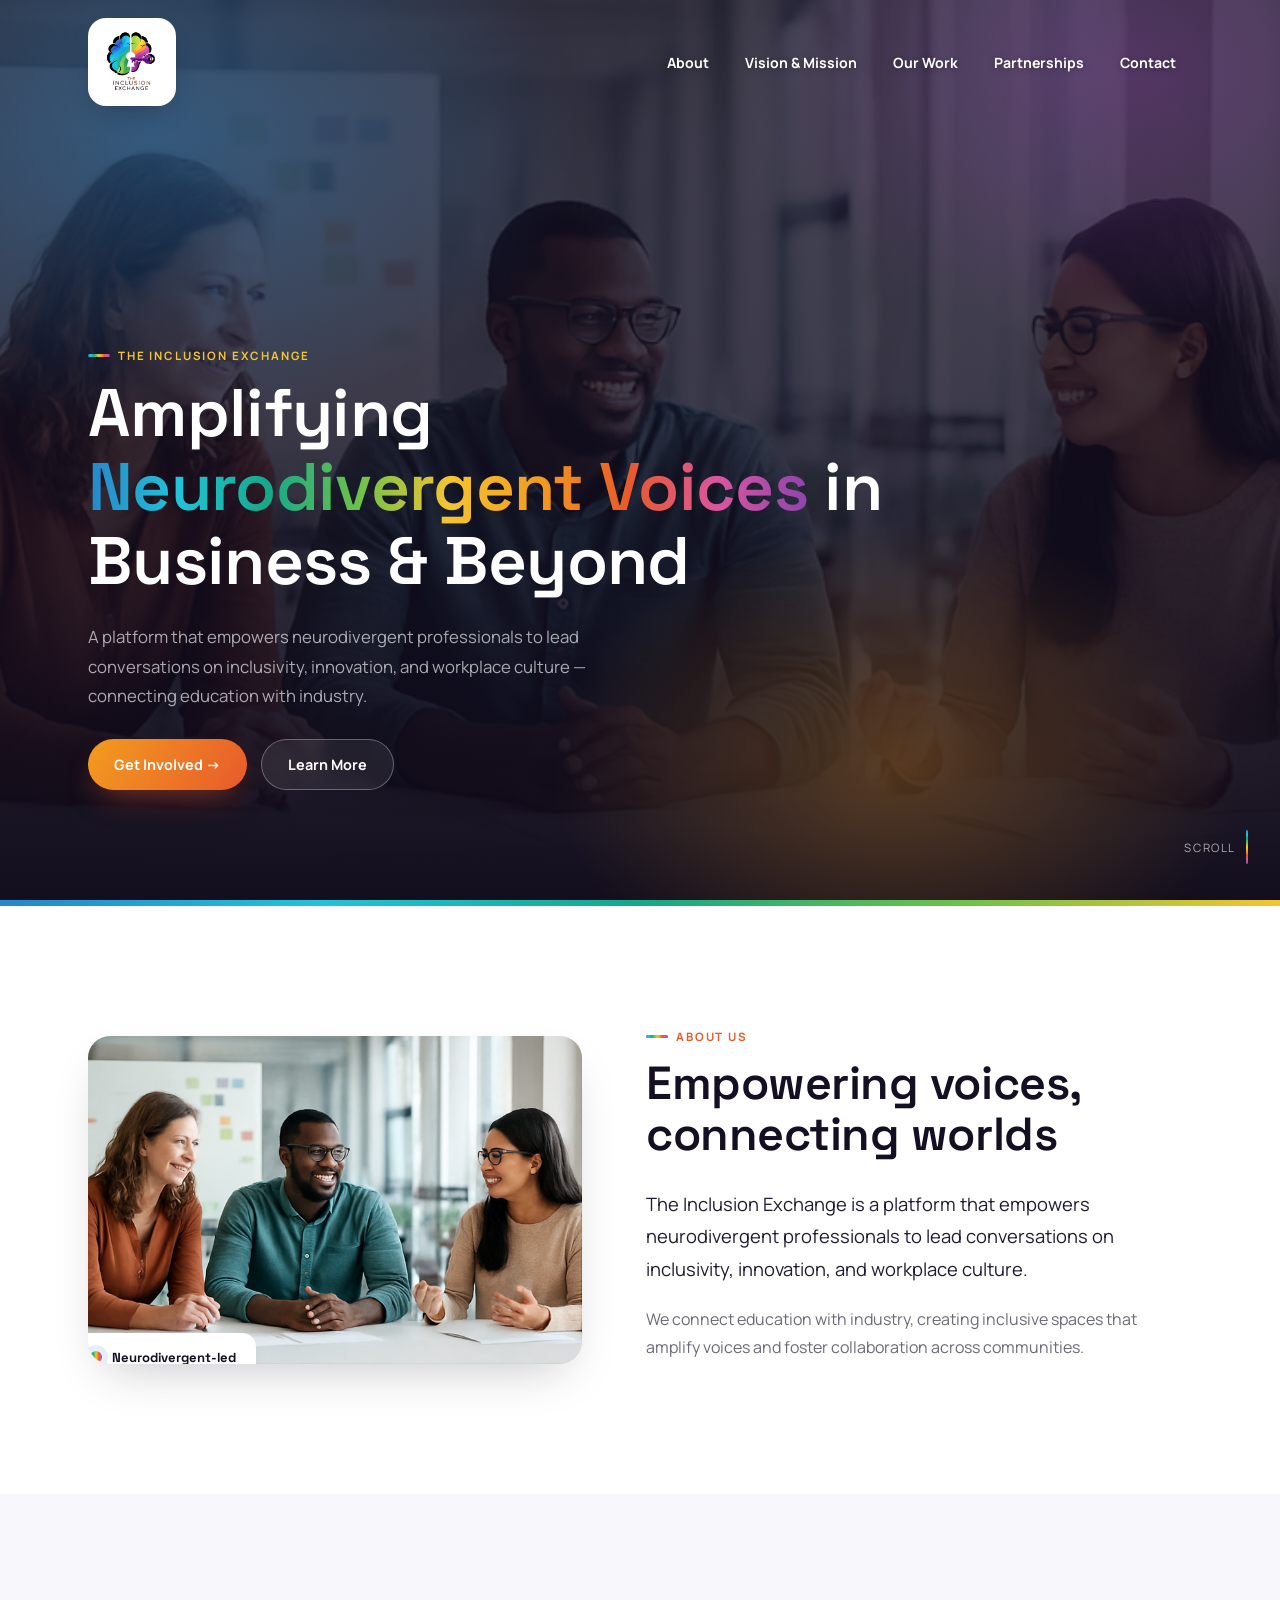
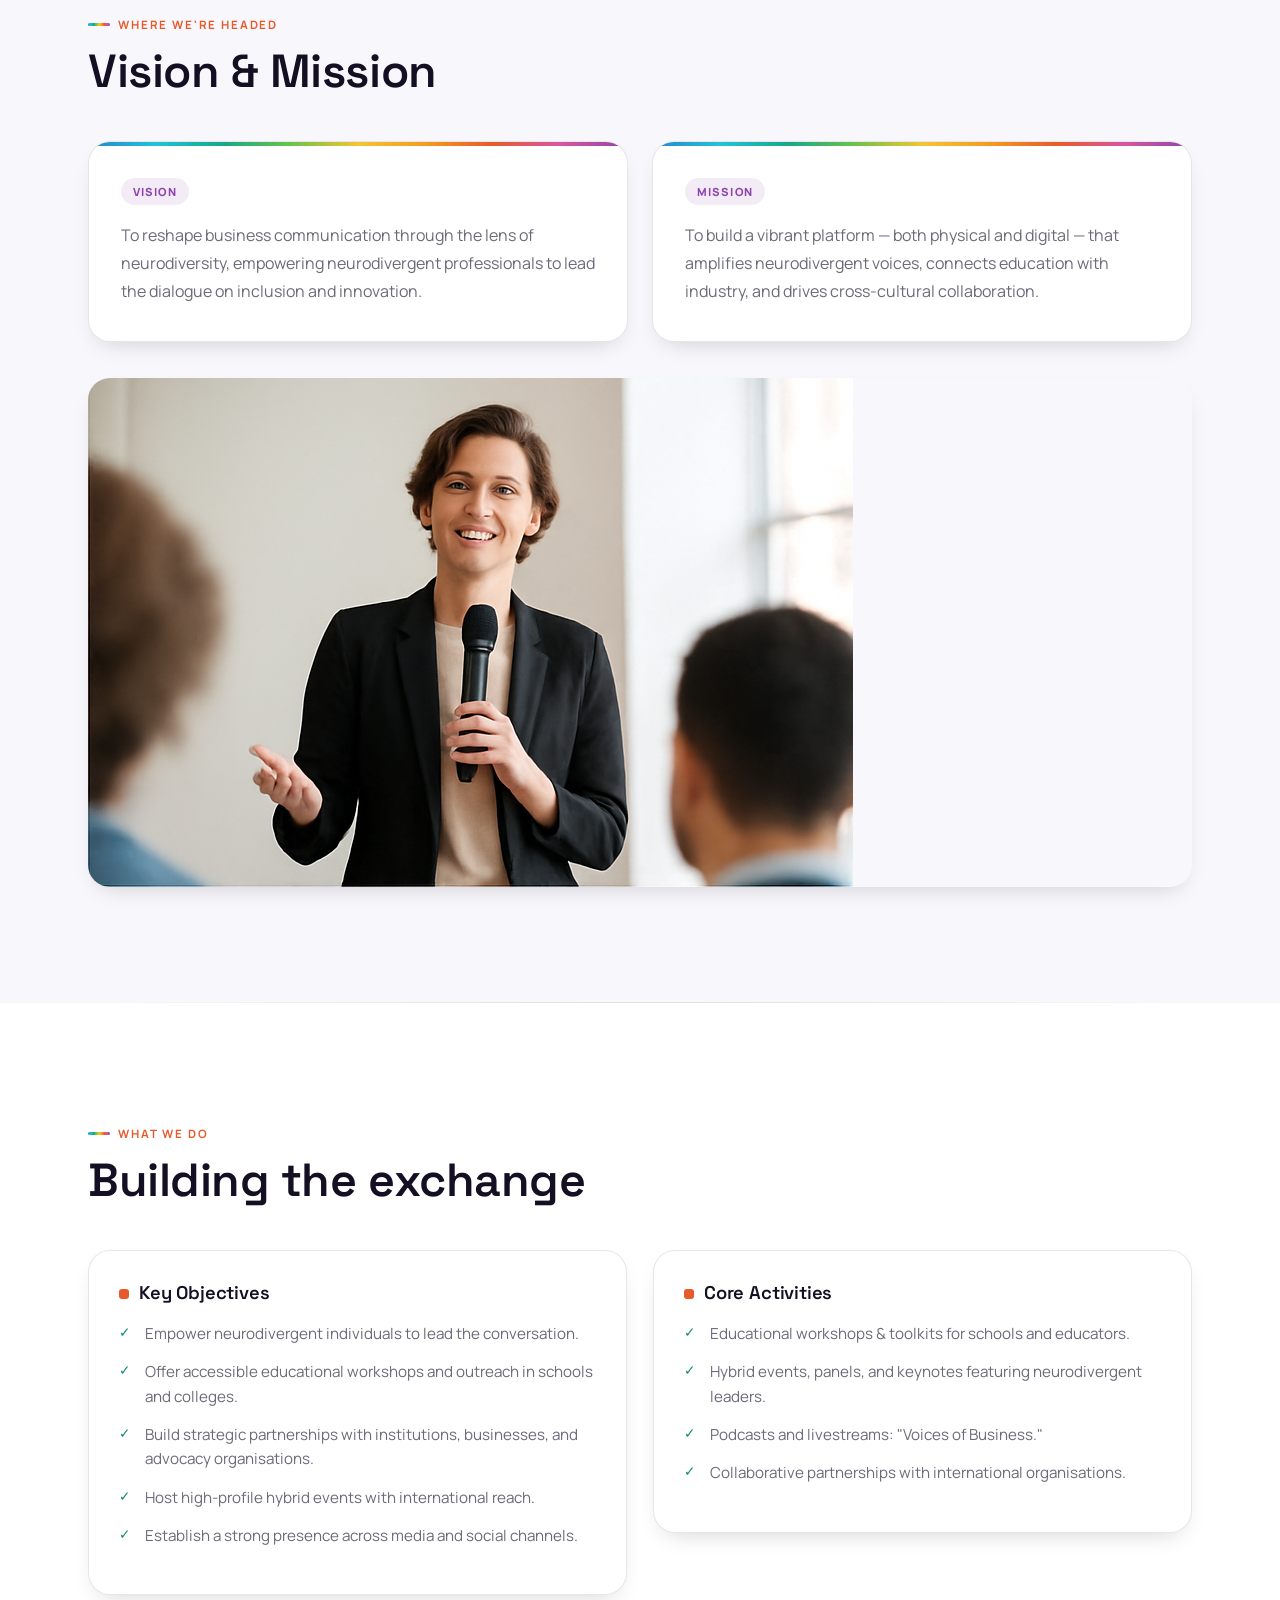
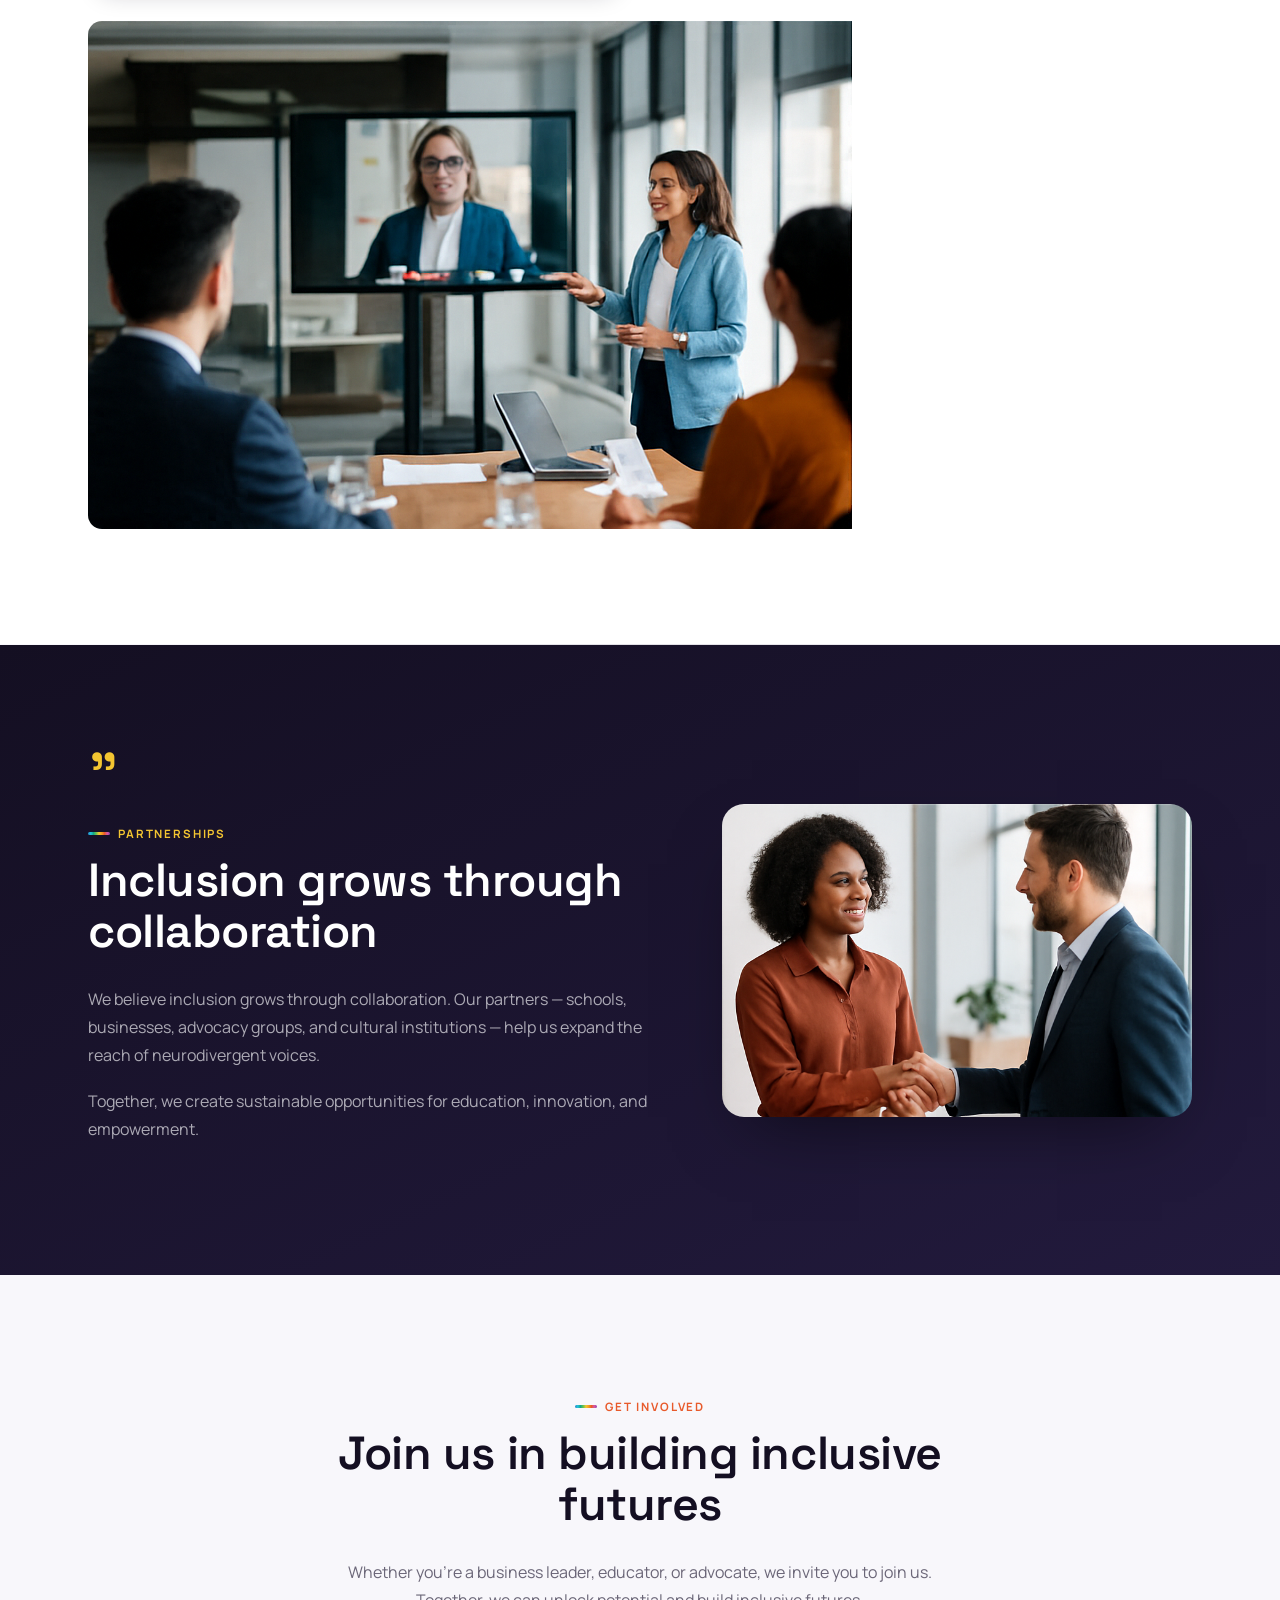
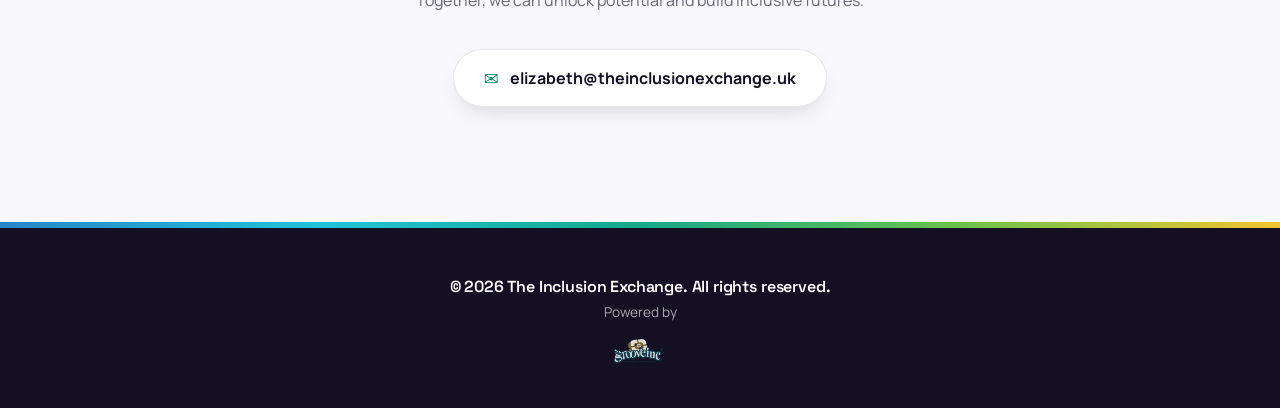
==== index.html @ 1cc3f2b5 "Layout update" ====
<!DOCTYPE html>
<html lang="en">
<head>
<meta charset="UTF-8">
<meta name="viewport" content="width=device-width, initial-scale=1.0">
<meta name="description" content="The Inclusion Exchange amplifies neurodivergent voices in business and beyond — connecting education with industry through workshops, events, podcasts and strategic partnerships.">
<title>The Inclusion Exchange | Amplifying Neurodivergent Voices</title>

<link rel="preconnect" href="https://fonts.googleapis.com">
<link rel="preconnect" href="https://fonts.gstatic.com" crossorigin>
<link href="https://fonts.googleapis.com/css2?family=Space+Grotesk:wght@400;500;600;700&family=Manrope:wght@400;500;600;700;800&display=swap" rel="stylesheet">

<link rel="icon" href="assets/images/logo.png">

<style>

/* ============ Design tokens ============ */
:root{
  --ink: #140f22;
  --ink-2: #221a3d;
  --cream: #f8f7fb;
  --paper: #ffffff;

  /* brand palette — lifted straight from the logo's brain/key gradient */
  --blue: #2686c9;
  --cyan: #22c3d9;
  --teal: #15a889;
  --teal-dark: #0e8a71;
  --green: #6bc24a;
  --yellow: #f3c531;
  --orange: #f39c1f;
  --coral: #e85a2b;
  --pink: #d956a0;
  --violet: #8e44ad;

  --brand-gradient: linear-gradient(90deg, var(--blue), var(--cyan), var(--teal), var(--green), var(--yellow), var(--orange), var(--coral), var(--pink), var(--violet));
  --brand-gradient-v: linear-gradient(180deg, var(--blue), var(--cyan), var(--teal), var(--green), var(--yellow), var(--orange), var(--coral), var(--pink), var(--violet));

  --line: rgba(20,15,34,0.1);
  --text: #221c33;
  --text-soft: rgba(34,28,51,0.66);
  --on-dark: rgba(248,247,251,0.92);
  --on-dark-dim: rgba(248,247,251,0.66);
  --shadow: 0 20px 50px -20px rgba(20,15,34,0.28);
  --shadow-sm: 0 10px 25px -12px rgba(20,15,34,0.22);
  --radius: 22px;
  --radius-sm: 14px;
  --container: 1160px;
  --ease: cubic-bezier(.16,.8,.3,1);
}

*,*::before,*::after{ box-sizing:border-box; }
html{ scroll-behavior:smooth; }
body{
  margin:0;
  font-family:'Manrope', system-ui, sans-serif;
  color:var(--text);
  background:var(--cream);
  -webkit-font-smoothing:antialiased;
  overflow-x:hidden;
}
h1,h2,h3,h4{
  font-family:'Space Grotesk', system-ui, sans-serif;
  font-weight:600;
  line-height:1.1;
  margin:0 0 .6em;
  color:var(--ink);
  letter-spacing:-0.01em;
}
p{ margin:0 0 1.1em; color:var(--text-soft); line-height:1.75; }
a{ color:inherit; text-decoration:none; }
img{ max-width:100%; display:block; }
ul{ margin:0; padding:0; list-style:none; }
.container{ max-width:var(--container); margin:0 auto; padding:0 28px; }
section[id]{ scroll-margin-top:104px; }

.eyebrow{
  display:inline-flex; align-items:center; gap:8px;
  font-size:.72rem; font-weight:700; letter-spacing:.16em; text-transform:uppercase;
  color:var(--coral); margin-bottom:14px;
}
.eyebrow::before{ content:''; width:22px; height:3px; border-radius:2px; background:var(--brand-gradient); }

h2{ font-size:clamp(1.9rem, 1.4rem + 2vw, 2.9rem); }

.section-white{ background:var(--paper); }
.section-tint{ background:var(--cream); }
.section-dark{
  background:linear-gradient(155deg, var(--ink) 0%, var(--ink-2) 100%);
  color:var(--on-dark); position:relative;
}
.section-dark h2, .section-dark h3{ color:#fff; }
.section-dark p{ color:var(--on-dark-dim); }

section{ padding:clamp(64px, 9vw, 128px) 0; }

.section-divider{
  height:1px; max-width:var(--container); margin:0 auto;
  background:linear-gradient(90deg, transparent, var(--line), transparent);
}

/* full-width rainbow accent bar, echoes the logo gradient */
.gradient-bar{
  height:6px; width:100%;
  background:var(--brand-gradient);
  background-size:200% 100%;
  animation:barShift 10s linear infinite;
}
@keyframes barShift{ from{ background-position:0% 0; } to{ background-position:200% 0; } }

.reveal{ opacity:0; transform:translateY(28px); transition:opacity .8s var(--ease), transform .8s var(--ease); }
.reveal.in-view{ opacity:1; transform:translateY(0); }
.reveal-stagger > *{ opacity:0; transform:translateY(24px); transition:opacity .7s var(--ease), transform .7s var(--ease); }
.reveal-stagger.in-view > *{ opacity:1; transform:translateY(0); }
.reveal-stagger.in-view > *:nth-child(1){ transition-delay:.05s; }
.reveal-stagger.in-view > *:nth-child(2){ transition-delay:.15s; }
.reveal-stagger.in-view > *:nth-child(3){ transition-delay:.25s; }
.reveal-stagger.in-view > *:nth-child(4){ transition-delay:.35s; }

/* ============ Header ============ */
header{ position:fixed; top:0; left:0; right:0; z-index:1000; padding:18px 0; transition:all .4s var(--ease); }
header nav{ max-width:var(--container); margin:0 auto; padding:0 28px; display:flex; align-items:center; justify-content:space-between; gap:24px; }
header.scrolled{
  background:rgba(248,247,251,0.85); backdrop-filter:blur(16px) saturate(160%); -webkit-backdrop-filter:blur(16px) saturate(160%);
  padding:8px 0; box-shadow:0 8px 30px -18px rgba(20,15,34,0.35);
}
header.scrolled::after{ content:''; position:absolute; left:0; right:0; bottom:0; height:3px; background:var(--brand-gradient); opacity:.9; }

/* logo — always on its own light chip so it reads on any background */
.logo a{
  display:inline-flex; align-items:center; gap:10px;
  background:#fff; padding:8px 16px 8px 8px; border-radius:18px;
  box-shadow:0 12px 30px -14px rgba(20,15,34,0.45);
  transition:transform .35s var(--ease), padding .4s var(--ease);
}
.logo a:hover{ transform:translateY(-2px); box-shadow:0 16px 36px -14px rgba(20,15,34,0.5); }
.logo a{ padding:8px; }
.logo img{ height:72px; width:auto; display:block; transition:height .4s var(--ease); }
header.scrolled .logo img{ height:56px; }
header.scrolled .logo a{ padding:6px; }

#nav-links{ display:flex; align-items:center; gap:4px; }
#nav-links li a{
  position:relative; display:inline-block; padding:10px 16px; font-size:.88rem; font-weight:700;
  color:#fff; text-shadow:0 1px 6px rgba(0,0,0,0.35);
  border-radius:999px; transition:background .3s var(--ease), color .3s var(--ease), text-shadow .3s var(--ease);
}
#nav-links li a::after{
  content:''; position:absolute; left:16px; right:16px; bottom:6px; height:2px; border-radius:2px;
  background:var(--brand-gradient); transform:scaleX(0); transform-origin:center; transition:transform .35s var(--ease);
}
#nav-links li a:hover{ background:rgba(255,255,255,0.18); color:#fff; }
#nav-links li a:hover::after{ transform:scaleX(1); }

header.scrolled #nav-links li a{ color:var(--ink); text-shadow:none; }
header.scrolled #nav-links li a:hover{ background:rgba(20,15,34,0.06); color:var(--teal-dark); }

.menu-toggle{
  display:none; background:var(--ink); color:#fff; border:none; width:46px; height:46px; border-radius:12px;
  font-size:1.25rem; cursor:pointer; align-items:center; justify-content:center; flex:none;
}

#overlay{
  position:fixed; inset:0; background:rgba(20,15,34,0.6); backdrop-filter:blur(2px);
  opacity:0; pointer-events:none; transition:opacity .35s var(--ease); z-index:998;
}
#overlay.active{ opacity:1; pointer-events:auto; }

@media (max-width:860px){
  .menu-toggle{ display:flex; }
  #nav-links{
    position:fixed; top:0; right:0; height:100vh; width:min(300px, 82vw); background:var(--ink);
    flex-direction:column; align-items:flex-start; gap:4px; padding:110px 26px 30px;
    transform:translateX(100%); transition:transform .45s var(--ease); z-index:999;
    border-left:3px solid transparent; border-image:var(--brand-gradient-v) 1;
  }
  #nav-links.active{ transform:translateX(0); }
  #nav-links li{ width:100%; }
  #nav-links li a{ color:#fff; text-shadow:none; width:100%; padding:14px 14px; font-size:1rem; }
  #nav-links li a::after{ left:14px; right:14px; }
  #nav-links li a:hover{ background:rgba(255,255,255,0.1); color:var(--yellow); }
}

/* ============ Hero ============ */
.hero{
  position:relative; min-height:100svh; display:flex; align-items:flex-end;
  background:var(--ink); overflow:hidden;
}
.hero-media{ position:absolute; inset:0; }
.hero-media img{
  width:100%; height:100%; object-fit:cover; opacity:.5;
  animation:heroZoom 18s ease-in-out infinite alternate;
}
@keyframes heroZoom{ from{ transform:scale(1); } to{ transform:scale(1.08); } }
.hero::after{
  content:''; position:absolute; inset:0;
  background:
    radial-gradient(55% 55% at 12% 15%, rgba(38,134,201,0.4), transparent 60%),
    radial-gradient(50% 50% at 88% 8%, rgba(142,68,173,0.35), transparent 60%),
    radial-gradient(45% 45% at 70% 85%, rgba(243,156,31,0.28), transparent 60%),
    linear-gradient(0deg, rgba(15,10,25,0.96) 0%, rgba(20,15,34,0.6) 55%, rgba(20,15,34,0.55) 100%);
  z-index:1;
}
.hero-text{ position:relative; z-index:2; width:100%; max-width:var(--container); margin:0 auto; padding:0 28px 110px; }
.hero-text .eyebrow{ color:var(--yellow); }
.hero-text .eyebrow::before{ background:var(--brand-gradient); }
.hero-text h1{ color:#fff; font-size:clamp(2.3rem, 1.5rem + 4vw, 4.2rem); max-width:840px; margin-bottom:.35em; }
.hero-text h1 em{ font-style:normal; background:var(--brand-gradient); -webkit-background-clip:text; background-clip:text; color:transparent; }
.hero-sub{ color:var(--on-dark-dim); max-width:540px; font-size:1.05rem; margin-bottom:1.7em; }
.hero-ctas{ display:flex; gap:14px; flex-wrap:wrap; }
.btn{
  display:inline-flex; align-items:center; gap:10px; font-weight:700; font-size:.9rem;
  padding:15px 26px; border-radius:999px; transition:transform .3s var(--ease), box-shadow .3s var(--ease), background .3s var(--ease);
}
.btn-primary{ background:linear-gradient(120deg, var(--orange), var(--coral)); color:#fff; box-shadow:0 14px 30px -12px rgba(232,90,43,0.55); }
.btn-primary:hover{ transform:translateY(-3px); box-shadow:0 18px 36px -12px rgba(232,90,43,0.75); }
.btn-ghost{ background:rgba(255,255,255,0.08); color:#fff; border:1px solid rgba(255,255,255,0.3); backdrop-filter:blur(6px); }
.btn-ghost:hover{ background:rgba(255,255,255,0.16); transform:translateY(-3px); }

.scroll-cue{
  position:absolute; z-index:2; right:32px; bottom:36px; color:var(--on-dark-dim); font-size:.72rem;
  letter-spacing:.14em; text-transform:uppercase; display:flex; align-items:center; gap:10px;
}
.scroll-cue::after{
  content:''; width:2px; height:34px; border-radius:2px; background:var(--brand-gradient-v);
  animation:scrollCue 2s ease-in-out infinite;
}
@keyframes scrollCue{ 0%{ opacity:.25; } 50%{ opacity:1; } 100%{ opacity:.25; } }
@media (max-width:640px){ .scroll-cue{ display:none; } }

/* ============ About ============ */
.about-grid{ display:grid; grid-template-columns:0.95fr 1.05fr; gap:64px; align-items:center; }
.about-figure{ position:relative; border-radius:var(--radius); overflow:hidden; box-shadow:var(--shadow); }
.about-figure img{ width:100%; height:100%; object-fit:cover; }
.about-badge{
  position:absolute; left:-18px; bottom:-18px; background:var(--paper); border-radius:var(--radius-sm);
  padding:16px 20px; box-shadow:var(--shadow-sm); font-family:'Space Grotesk',sans-serif; font-weight:600;
  display:flex; align-items:center; gap:10px;
}
.about-badge .dot{ width:12px; height:12px; border-radius:50%; background:var(--brand-gradient); box-shadow:0 0 0 6px rgba(38,134,201,0.12); }
.about-badge span{ font-size:.82rem; color:var(--ink); font-weight:700; }
.about-copy p:first-of-type{ font-size:1.15rem; color:var(--text); }
@media (max-width:860px){
  .about-grid{ grid-template-columns:1fr; gap:40px; }
  .about-figure{ max-width:380px; margin:0 auto; }
}

/* ============ Vision & Mission ============ */
.vm-grid{ display:grid; grid-template-columns:1fr 1fr; gap:24px; margin-top:44px; }
.vm-card{
  background:var(--paper); border:1px solid var(--line); border-radius:var(--radius);
  padding:36px 32px; box-shadow:var(--shadow-sm); position:relative; overflow:hidden;
  transition:transform .4s var(--ease), box-shadow .4s var(--ease);
}
.vm-card::before{
  content:''; position:absolute; top:0; left:0; right:0; height:4px;
  background:var(--brand-gradient);
}
.vm-card:hover{ transform:translateY(-8px); box-shadow:var(--shadow); }
.vm-card .tag{
  display:inline-block; font-size:.7rem; font-weight:800; letter-spacing:.1em; text-transform:uppercase;
  color:var(--violet); background:rgba(142,68,173,0.1); padding:6px 12px; border-radius:999px; margin-bottom:16px;
}
.vm-card p{ font-size:1rem; margin-bottom:0; }
.vm-image{ margin-top:36px; border-radius:var(--radius); overflow:hidden; box-shadow:var(--shadow-sm); }
@media (max-width:860px){ .vm-grid{ grid-template-columns:1fr; } }

/* ============ What We Do ============ */
.wwd-grid{ display:grid; grid-template-columns:1fr 1fr; gap:26px; margin-top:44px; align-items:start; }
.wwd-card{
  background:var(--paper); border:1px solid var(--line); border-radius:var(--radius);
  padding:32px 30px; box-shadow:var(--shadow-sm);
}
.wwd-card h3{ font-size:1.15rem; margin-bottom:1em; display:flex; align-items:center; gap:10px; }
.wwd-card h3::before{
  content:''; width:10px; height:10px; border-radius:3px; background:var(--coral); flex:none;
}
.wwd-card li{
  position:relative; padding-left:26px; margin-bottom:14px; font-size:.95rem; color:var(--text-soft); line-height:1.6;
}
.wwd-card li::before{
  content:'✓'; position:absolute; left:0; top:0; color:var(--teal-dark); font-weight:800; font-size:.85rem;
}
.wwd-image{ margin-top:26px; border-radius:var(--radius-sm); overflow:hidden; }
@media (max-width:860px){ .wwd-grid{ grid-template-columns:1fr; } }

/* ============ Partnerships ============ */
.section-dark .partner-wrap{ display:grid; grid-template-columns:1.1fr 0.9fr; gap:60px; align-items:center; }
.quote-mark{ font-family:'Space Grotesk',sans-serif; font-size:4.5rem; color:var(--yellow); line-height:.5; margin-bottom:.3em; display:block; }
.partner-image{ border-radius:var(--radius); overflow:hidden; box-shadow:0 30px 70px -30px rgba(0,0,0,0.6); }
@media (max-width:860px){ .section-dark .partner-wrap{ grid-template-columns:1fr; } .partner-image{ order:-1; } }

/* ============ Get Involved / Contact ============ */
.contact{ text-align:center; background:var(--cream); }
.contact .container{ max-width:700px; }
.contact-card{
  display:inline-flex; align-items:center; gap:12px; background:var(--paper); border:1px solid var(--line);
  border-radius:999px; padding:16px 30px; box-shadow:var(--shadow-sm); font-weight:700; color:var(--ink);
  margin-top:18px; transition:transform .3s var(--ease), box-shadow .3s var(--ease);
}
.contact-card:hover{ transform:translateY(-4px); box-shadow:var(--shadow); }
.contact-card span.ico{ color:var(--teal-dark); font-size:1.1rem; }

/* ============ Footer ============ */
footer{ background:var(--ink); color:var(--on-dark-dim); text-align:center; padding:50px 28px 40px; }
footer h3{ color:#fff; font-size:1rem; margin-bottom:.3em; }
footer p{ color:var(--on-dark-dim); margin-bottom:14px; font-size:.85rem; }
footer a{ display:inline-flex; }
footer img{ height:24px; width:auto; opacity:.85; transition:opacity .3s var(--ease); }
footer a:hover img{ opacity:1; }

.section-head{ max-width:640px; margin-bottom:6px; }
::selection{ background:var(--teal); color:#fff; }

</style>
</head>

<body>

<header>
  <nav>
    <div class="logo">
      <a href="index.html">
        <img src="assets/images/logo.png" alt="The Inclusion Exchange logo">
      </a>
    </div>

    <button class="menu-toggle" type="button" aria-label="Toggle navigation" aria-expanded="false">☰</button>

    <ul id="nav-links">
      <li><a href="#about">About</a></li>
      <li><a href="#vision">Vision &amp; Mission</a></li>
      <li><a href="#services">Our Work</a></li>
      <li><a href="#partnerships">Partnerships</a></li>
      <li><a href="#contact">Contact</a></li>
    </ul>
  </nav>
</header>

<div id="overlay"></div>

<div class="hero">
  <div class="hero-media">
    <img src="assets/images/Photo1.png" alt="">
  </div>

  <div class="hero-text">
    <div class="eyebrow">The Inclusion Exchange</div>
    <h1>Amplifying <em>Neurodivergent Voices</em> in Business &amp; Beyond</h1>
    <p class="hero-sub">A platform that empowers neurodivergent professionals to lead conversations on inclusivity, innovation, and workplace culture — connecting education with industry.</p>
    <div class="hero-ctas">
      <a href="#contact" class="btn btn-primary">Get Involved →</a>
      <a href="#about" class="btn btn-ghost">Learn More</a>
    </div>
  </div>

  <div class="scroll-cue">Scroll</div>
</div>

<div class="gradient-bar"></div>

<section id="about" class="section-white">
  <div class="container">
    <div class="about-grid">

      <div class="about-figure reveal">
        <img src="assets/images/Photo1.png" alt="Inclusive collaboration illustration">
        <div class="about-badge"><span class="dot"></span><span>Neurodivergent‑led</span></div>
      </div>

      <div class="about-copy reveal">
        <div class="eyebrow">About Us</div>
        <h2>Empowering voices, connecting worlds</h2>
        <p>
          The Inclusion Exchange is a platform that empowers neurodivergent professionals to lead conversations on inclusivity, innovation, and workplace culture.
        </p>
        <p>
          We connect education with industry, creating inclusive spaces that amplify voices and foster collaboration across communities.
        </p>
      </div>

    </div>
  </div>
</section>

<section id="vision" class="section-tint">
  <div class="container">

    <div class="section-head reveal">
      <div class="eyebrow">Where We're Headed</div>
      <h2>Vision &amp; Mission</h2>
    </div>

    <div class="vm-grid reveal-stagger">

      <div class="vm-card">
        <span class="tag">Vision</span>
        <p>To reshape business communication through the lens of neurodiversity, empowering neurodivergent professionals to lead the dialogue on inclusion and innovation.</p>
      </div>

      <div class="vm-card">
        <span class="tag">Mission</span>
        <p>To build a vibrant platform — both physical and digital — that amplifies neurodivergent voices, connects education with industry, and drives cross‑cultural collaboration.</p>
      </div>

    </div>

    <div class="vm-image reveal">
      <img src="assets/images/Photo2.png" alt="Vision and mission concept illustration">
    </div>

  </div>
</section>

<div class="section-divider"></div>

<section id="services" class="section-white">
  <div class="container">

    <div class="section-head reveal">
      <div class="eyebrow">What We Do</div>
      <h2>Building the exchange</h2>
    </div>

    <div class="wwd-grid reveal-stagger">

      <div class="wwd-card">
        <h3>Key Objectives</h3>
        <ul>
          <li>Empower neurodivergent individuals to lead the conversation.</li>
          <li>Offer accessible educational workshops and outreach in schools and colleges.</li>
          <li>Build strategic partnerships with institutions, businesses, and advocacy organisations.</li>
          <li>Host high‑profile hybrid events with international reach.</li>
          <li>Establish a strong presence across media and social channels.</li>
        </ul>
      </div>

      <div class="wwd-card">
        <h3>Core Activities</h3>
        <ul>
          <li>Educational workshops &amp; toolkits for schools and educators.</li>
          <li>Hybrid events, panels, and keynotes featuring neurodivergent leaders.</li>
          <li>Podcasts and livestreams: "Voices of Business."</li>
          <li>Collaborative partnerships with international organisations.</li>
        </ul>
      </div>

    </div>

    <div class="wwd-image reveal">
      <img src="assets/images/Photo3.png" alt="Workshops and events illustration">
    </div>

  </div>
</section>

<div class="section-divider"></div>

<section id="partnerships" class="section-dark">
  <div class="container">
    <div class="partner-wrap">

      <div class="reveal">
        <span class="quote-mark">"</span>
        <div class="eyebrow" style="color:var(--yellow)">Partnerships</div>
        <h2>Inclusion grows through collaboration</h2>
        <p>
          We believe inclusion grows through collaboration. Our partners — schools, businesses, advocacy groups, and cultural institutions — help us expand the reach of neurodivergent voices.
        </p>
        <p>
          Together, we create sustainable opportunities for education, innovation, and empowerment.
        </p>
      </div>

      <div class="partner-image reveal">
        <img src="assets/images/Photo4.png" alt="Partnership handshake graphic">
      </div>

    </div>
  </div>
</section>

<section class="contact" id="contact">
  <div class="container reveal">
    <div class="eyebrow" style="justify-content:center;">Get Involved</div>
    <h2>Join us in building inclusive futures</h2>
    <p>
      Whether you're a business leader, educator, or advocate, we invite you to join us. Together, we can unlock potential and build inclusive futures.
    </p>
    <a class="contact-card" href="mailto:elizabeth@theinclusionexchange.uk"><span class="ico">✉</span> elizabeth@theinclusionexchange.uk</a>
  </div>
</section>

<div class="gradient-bar"></div>

<footer>
  <h3>© 2026 The Inclusion Exchange. All rights reserved.</h3>
  <p>Powered by</p>
  <a href="https://www.grooveinc.uk" target="_blank" rel="noopener">
    <img src="assets/images/grooveinclogo.png" alt="Groove Inc">
  </a>
</footer>

<script>
/* ---------- Mobile nav ---------- */
const navToggle = document.querySelector('.menu-toggle');
const navLinks = document.getElementById('nav-links');
const overlay = document.getElementById('overlay');

function closeMenu(){
  navLinks.classList.remove('active');
  overlay.classList.remove('active');
  navToggle.setAttribute('aria-expanded', 'false');
  navToggle.textContent = '☰';
}

navToggle.addEventListener('click', () => {
  navLinks.classList.toggle('active');
  overlay.classList.toggle('active');
  const isOpen = navLinks.classList.contains('active');
  navToggle.setAttribute('aria-expanded', isOpen);
  navToggle.textContent = isOpen ? '×' : '☰';
});

overlay.addEventListener('click', closeMenu);
navLinks.querySelectorAll('a').forEach(link => link.addEventListener('click', closeMenu));

/* ---------- Sticky header on scroll ---------- */
const header = document.querySelector('header');
const onScroll = () => header.classList.toggle('scrolled', window.scrollY > 30);
document.addEventListener('scroll', onScroll, { passive:true });
onScroll();

/* ---------- Scroll reveal ---------- */
const revealEls = document.querySelectorAll('.reveal, .reveal-stagger');
const io = new IntersectionObserver((entries) => {
  entries.forEach(entry => {
    if (entry.isIntersecting){
      entry.target.classList.add('in-view');
      io.unobserve(entry.target);
    }
  });
}, { threshold: 0.15 });
revealEls.forEach(el => io.observe(el));
</script>

</body>
</html>
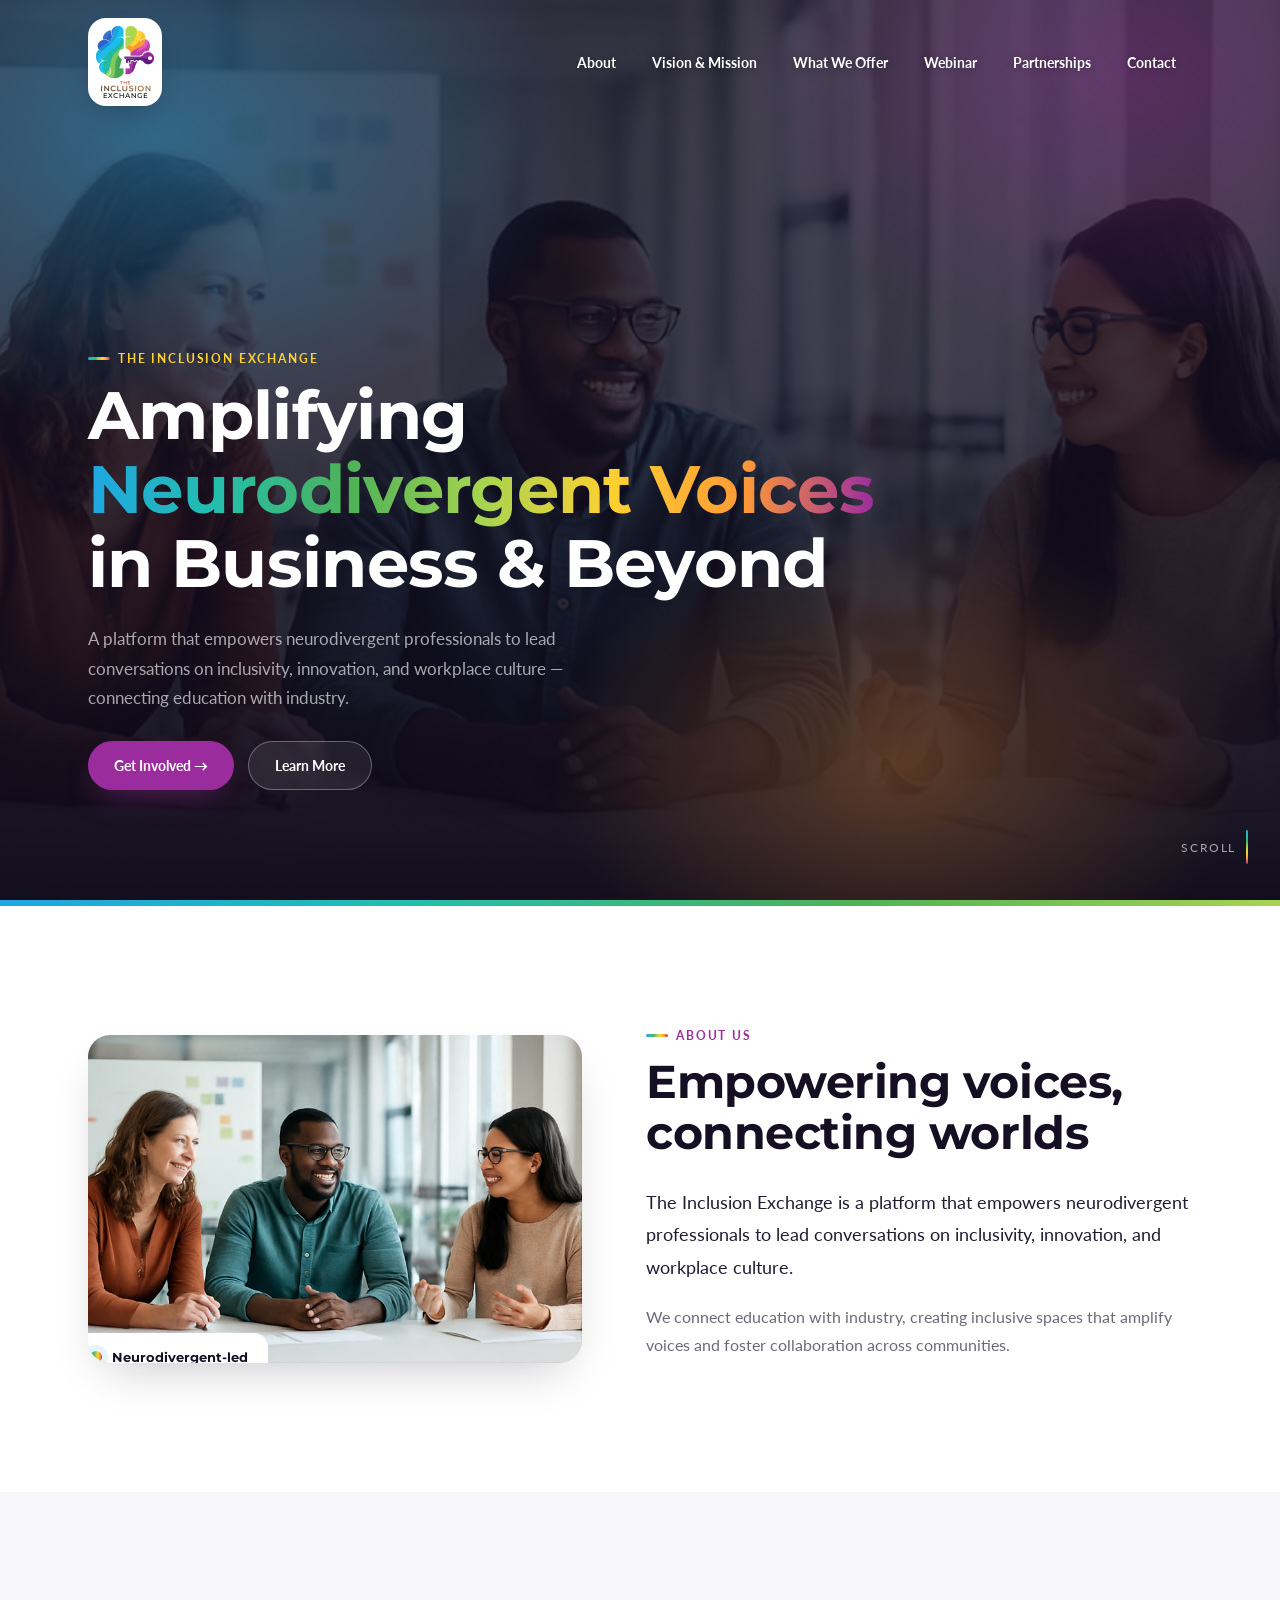
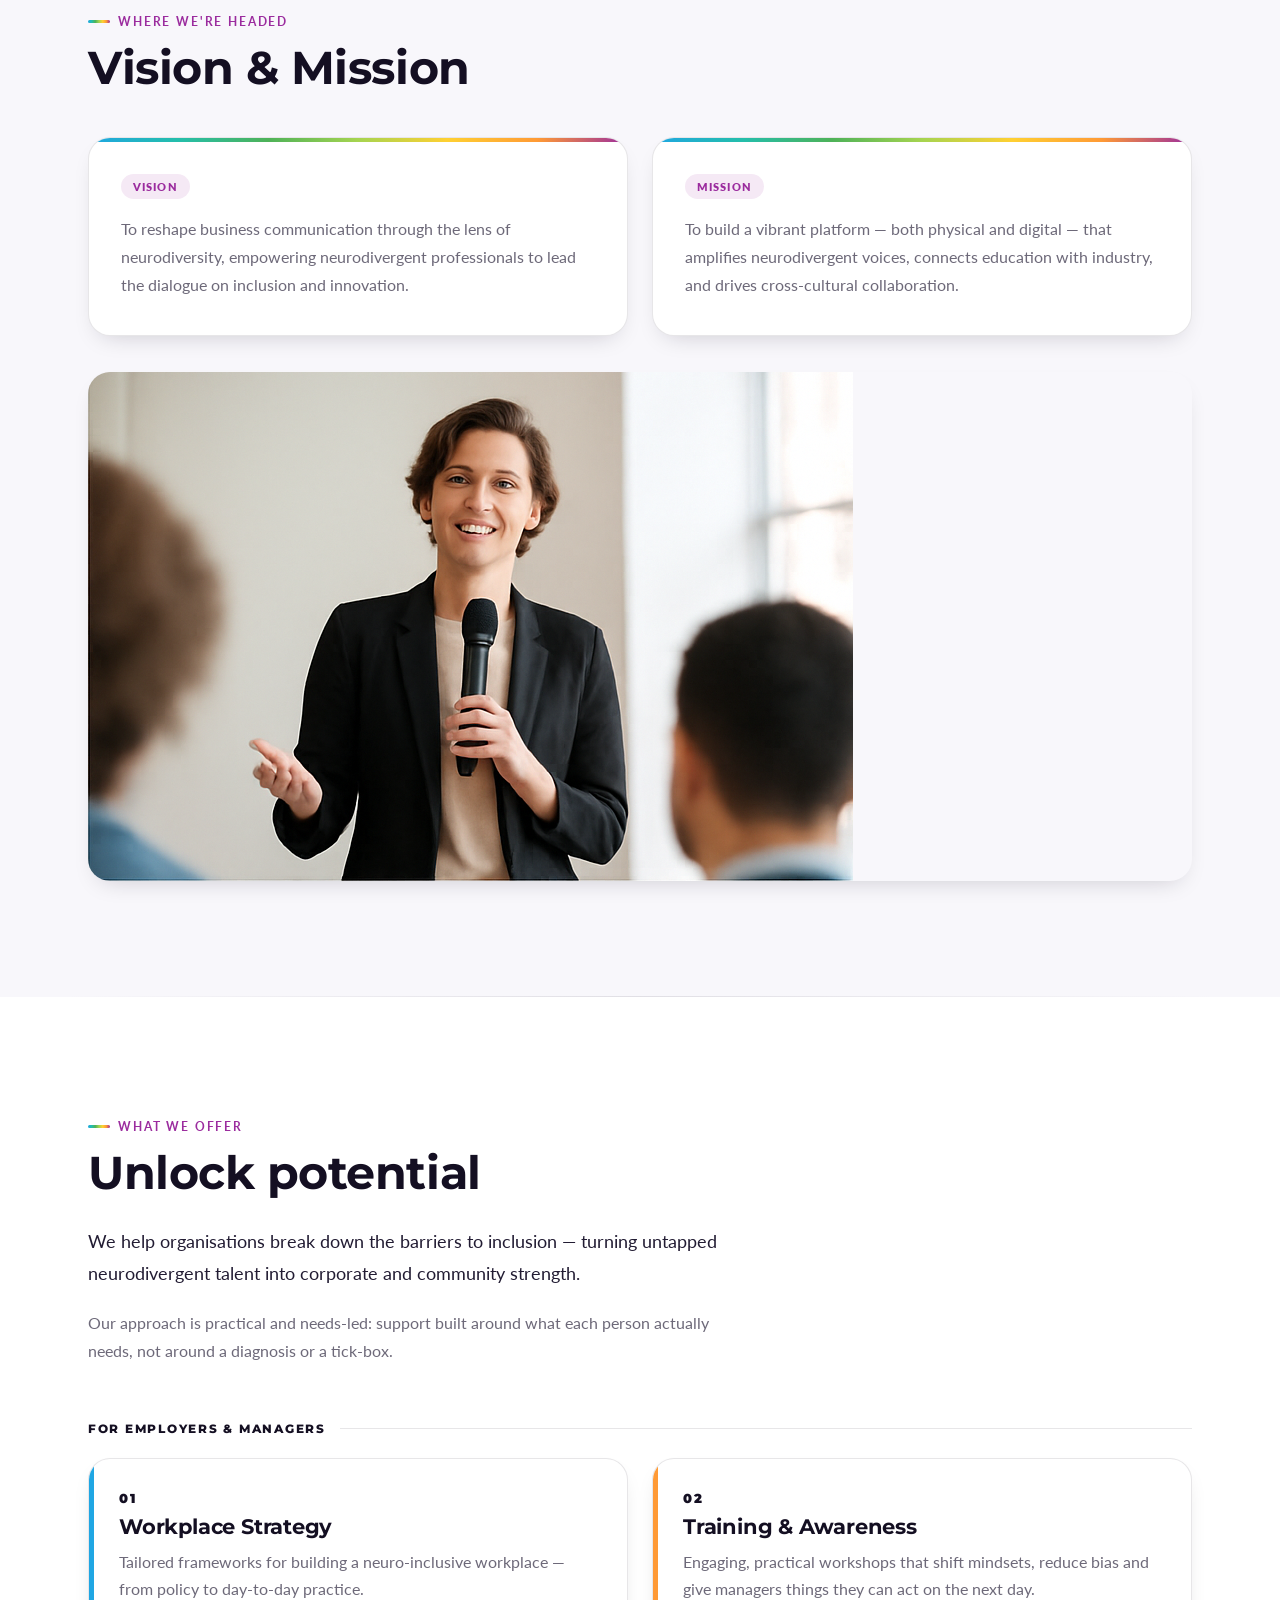
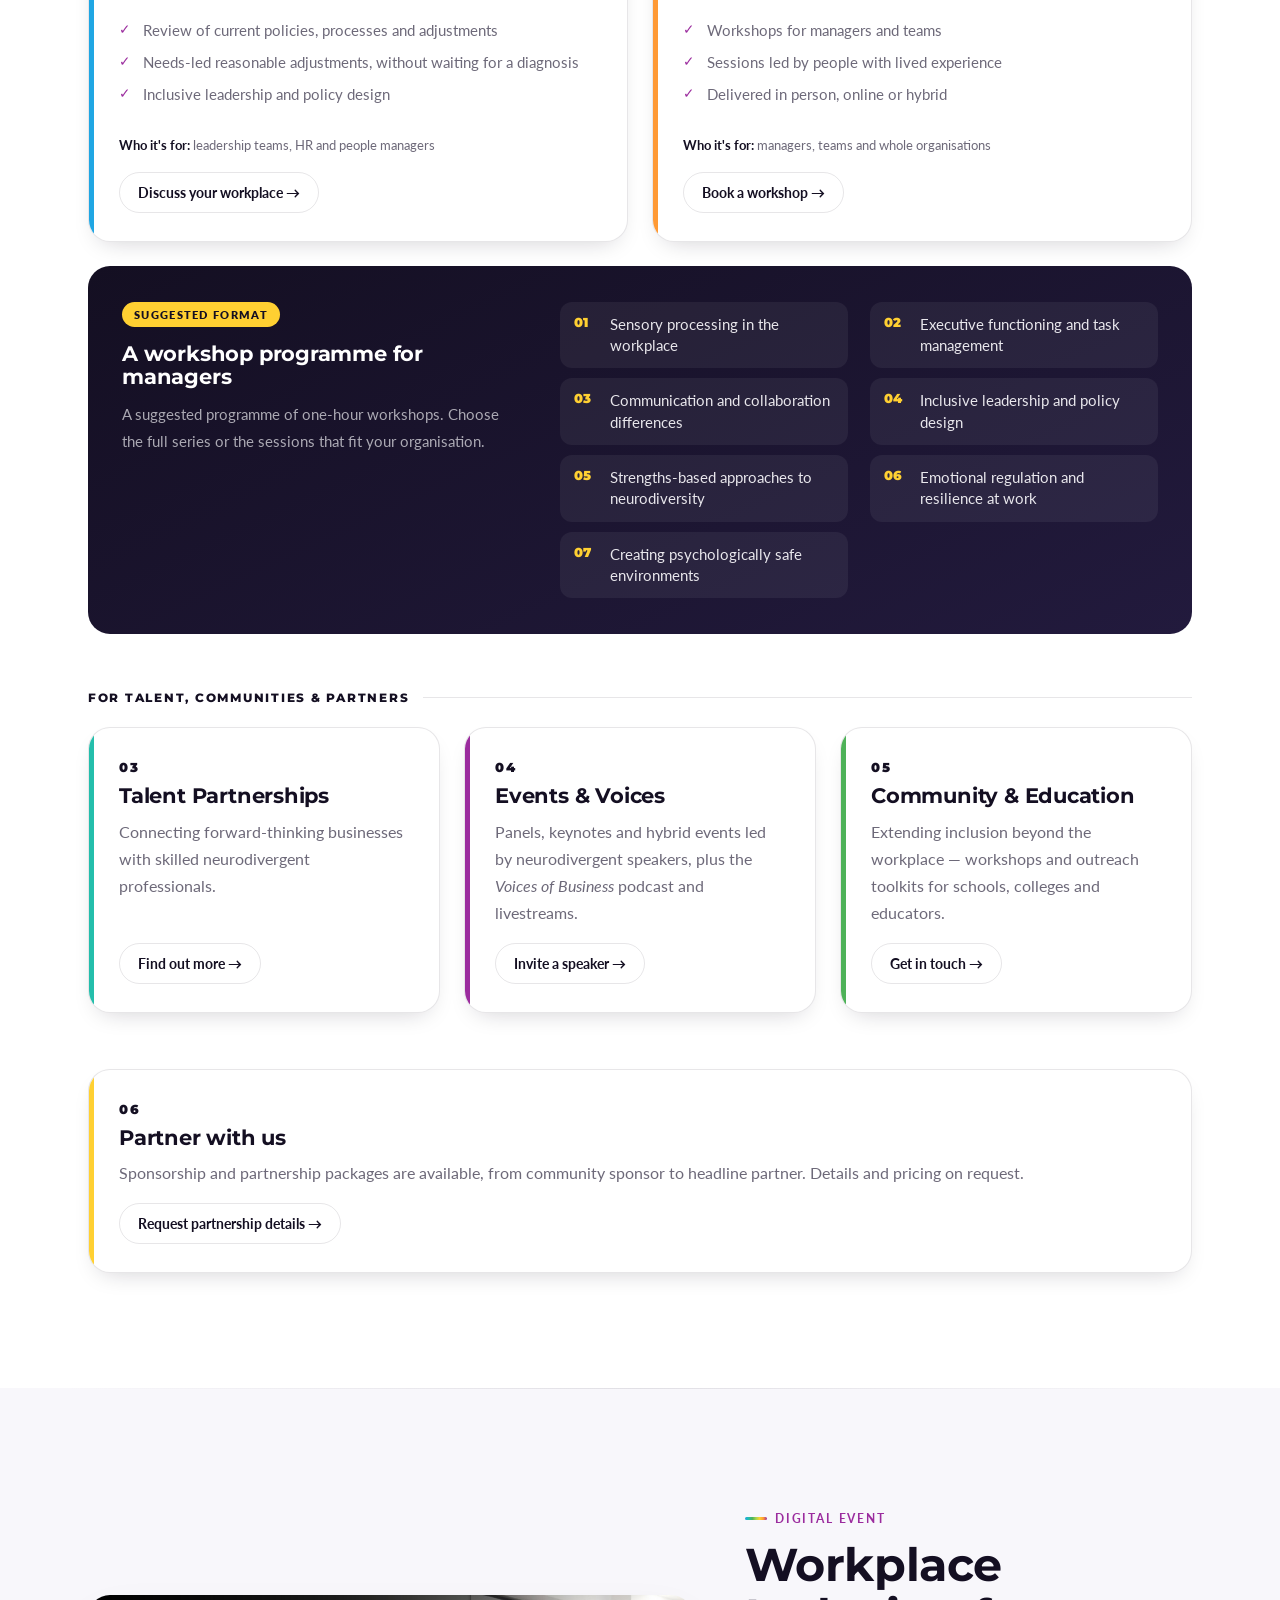
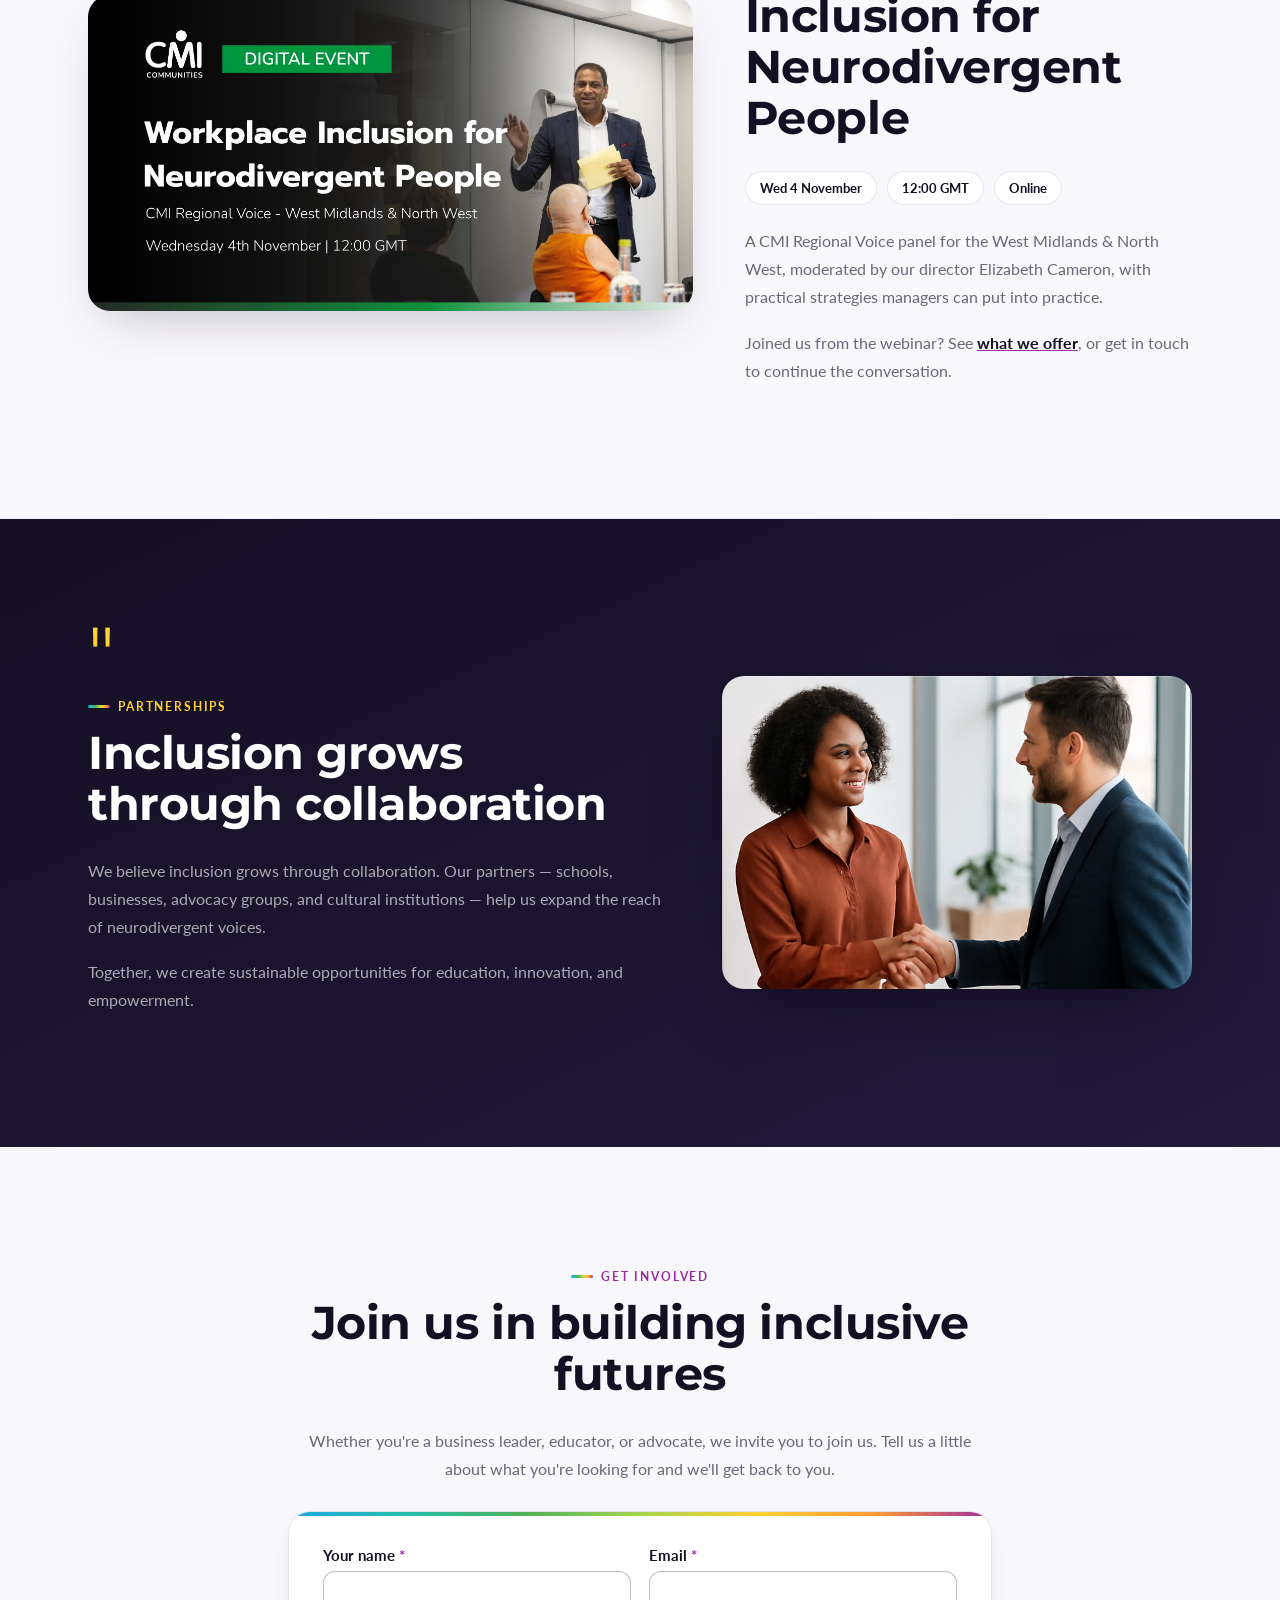
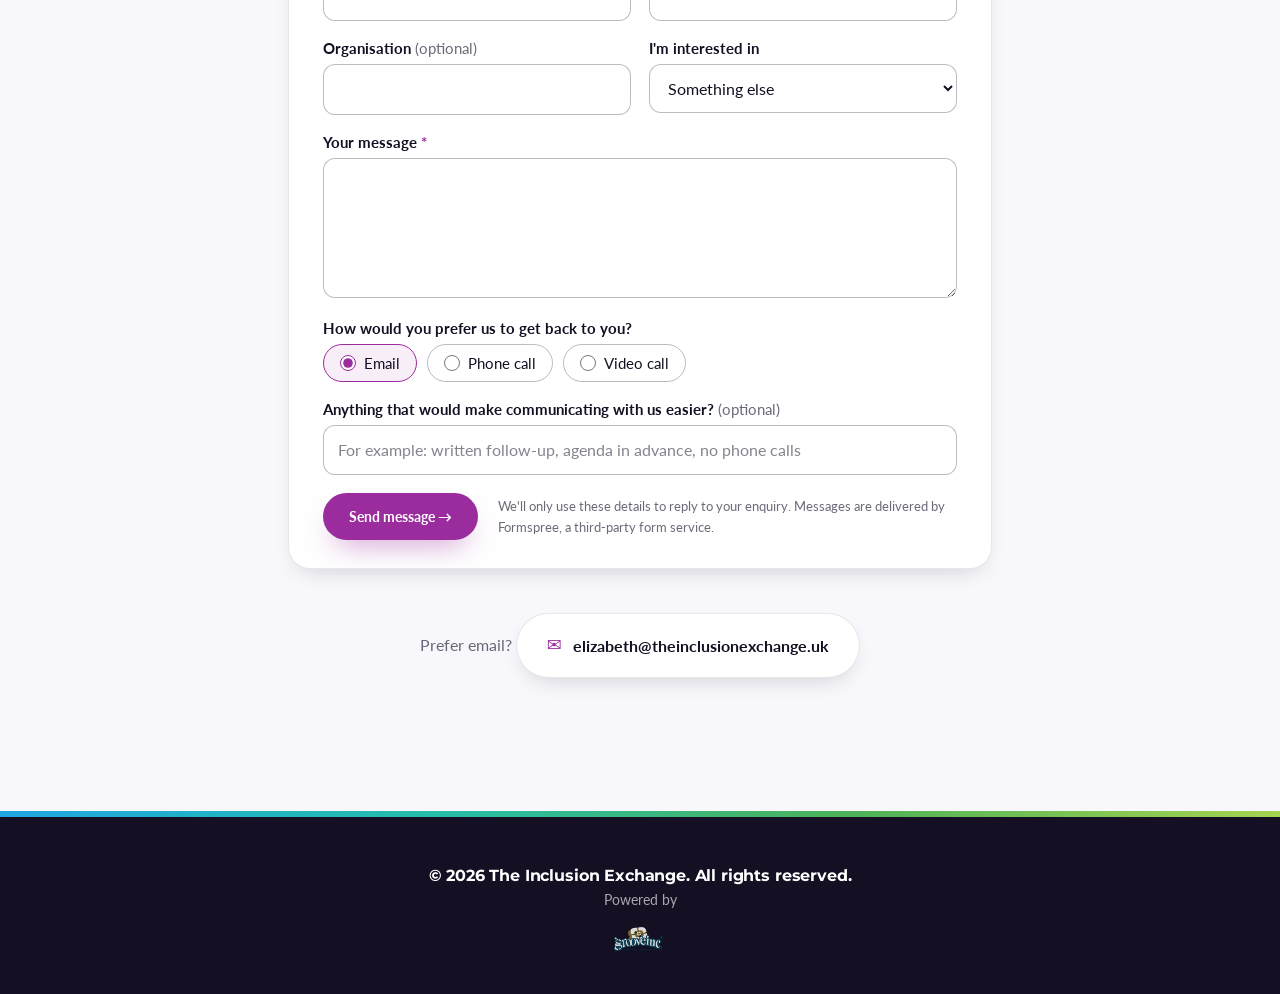
==== commit b0b861bc: "new site update" ====
--- a/index.html
+++ b/index.html
@@ -3,14 +3,14 @@
 <head>
 <meta charset="UTF-8">
 <meta name="viewport" content="width=device-width, initial-scale=1.0">
-<meta name="description" content="The Inclusion Exchange amplifies neurodivergent voices in business and beyond — connecting education with industry through workshops, events, podcasts and strategic partnerships.">
+<meta name="description" content="The Inclusion Exchange helps employers and managers build practical, needs-led neuro-inclusion — workplace strategy, training, talent partnerships, events and community programmes.">
 <title>The Inclusion Exchange | Amplifying Neurodivergent Voices</title>
 
 <link rel="preconnect" href="https://fonts.googleapis.com">
 <link rel="preconnect" href="https://fonts.gstatic.com" crossorigin>
-<link href="https://fonts.googleapis.com/css2?family=Space+Grotesk:wght@400;500;600;700&family=Manrope:wght@400;500;600;700;800&display=swap" rel="stylesheet">
-
-<link rel="icon" href="assets/images/logo.png">
+<link href="https://fonts.googleapis.com/css2?family=Montserrat:wght@500;600;700;800;900&family=Lato:wght@400;700;900&display=swap" rel="stylesheet">
+
+<link rel="icon" type="image/png" href="assets/images/tie-icon-64.png">
 
 <style>
 
@@ -21,20 +21,17 @@
   --cream: #f8f7fb;
   --paper: #ffffff;
 
-  /* brand palette — lifted straight from the logo's brain/key gradient */
-  --blue: #2686c9;
-  --cyan: #22c3d9;
-  --teal: #15a889;
-  --teal-dark: #0e8a71;
-  --green: #6bc24a;
-  --yellow: #f3c531;
-  --orange: #f39c1f;
-  --coral: #e85a2b;
-  --pink: #d956a0;
-  --violet: #8e44ad;
-
-  --brand-gradient: linear-gradient(90deg, var(--blue), var(--cyan), var(--teal), var(--green), var(--yellow), var(--orange), var(--coral), var(--pink), var(--violet));
-  --brand-gradient-v: linear-gradient(180deg, var(--blue), var(--cyan), var(--teal), var(--green), var(--yellow), var(--orange), var(--coral), var(--pink), var(--violet));
+  /* brand palette — Omega Essentials v1 (20 Oct 2026): sampled from the logo icon */
+  --blue: #1FA6E3;
+  --cyan: #24BEAB;
+  --green: #4EB258;
+  --lime: #A6D450;
+  --yellow: #FFD032;
+  --orange: #FF9A35;
+  --purple: #9B2C9E;   /* key purple: calls to action; takes white text */
+
+  --brand-gradient: linear-gradient(90deg, var(--blue), var(--cyan), var(--green), var(--lime), var(--yellow), var(--orange), var(--purple));
+  --brand-gradient-v: linear-gradient(180deg, var(--blue), var(--cyan), var(--green), var(--lime), var(--yellow), var(--orange), var(--purple));
 
   --line: rgba(20,15,34,0.1);
   --text: #221c33;
@@ -53,15 +50,15 @@
 html{ scroll-behavior:smooth; }
 body{
   margin:0;
-  font-family:'Manrope', system-ui, sans-serif;
+  font-family:'Lato', system-ui, sans-serif;
   color:var(--text);
   background:var(--cream);
   -webkit-font-smoothing:antialiased;
   overflow-x:hidden;
 }
 h1,h2,h3,h4{
-  font-family:'Space Grotesk', system-ui, sans-serif;
-  font-weight:600;
+  font-family:'Montserrat', system-ui, sans-serif;
+  font-weight:700;
   line-height:1.1;
   margin:0 0 .6em;
   color:var(--ink);
@@ -77,7 +74,7 @@
 .eyebrow{
   display:inline-flex; align-items:center; gap:8px;
   font-size:.72rem; font-weight:700; letter-spacing:.16em; text-transform:uppercase;
-  color:var(--coral); margin-bottom:14px;
+  color:var(--purple); margin-bottom:14px;
 }
 .eyebrow::before{ content:''; width:22px; height:3px; border-radius:2px; background:var(--brand-gradient); }
 
@@ -153,7 +150,7 @@
 #nav-links li a:hover::after{ transform:scaleX(1); }
 
 header.scrolled #nav-links li a{ color:var(--ink); text-shadow:none; }
-header.scrolled #nav-links li a:hover{ background:rgba(20,15,34,0.06); color:var(--teal-dark); }
+header.scrolled #nav-links li a:hover{ background:rgba(20,15,34,0.06); color:var(--purple); }
 
 .menu-toggle{
   display:none; background:var(--ink); color:#fff; border:none; width:46px; height:46px; border-radius:12px;
@@ -195,9 +192,9 @@
 .hero::after{
   content:''; position:absolute; inset:0;
   background:
-    radial-gradient(55% 55% at 12% 15%, rgba(38,134,201,0.4), transparent 60%),
-    radial-gradient(50% 50% at 88% 8%, rgba(142,68,173,0.35), transparent 60%),
-    radial-gradient(45% 45% at 70% 85%, rgba(243,156,31,0.28), transparent 60%),
+    radial-gradient(55% 55% at 12% 15%, rgba(31,166,227,0.4), transparent 60%),
+    radial-gradient(50% 50% at 88% 8%, rgba(155,44,158,0.35), transparent 60%),
+    radial-gradient(45% 45% at 70% 85%, rgba(255,154,53,0.28), transparent 60%),
     linear-gradient(0deg, rgba(15,10,25,0.96) 0%, rgba(20,15,34,0.6) 55%, rgba(20,15,34,0.55) 100%);
   z-index:1;
 }
@@ -212,8 +209,8 @@
   display:inline-flex; align-items:center; gap:10px; font-weight:700; font-size:.9rem;
   padding:15px 26px; border-radius:999px; transition:transform .3s var(--ease), box-shadow .3s var(--ease), background .3s var(--ease);
 }
-.btn-primary{ background:linear-gradient(120deg, var(--orange), var(--coral)); color:#fff; box-shadow:0 14px 30px -12px rgba(232,90,43,0.55); }
-.btn-primary:hover{ transform:translateY(-3px); box-shadow:0 18px 36px -12px rgba(232,90,43,0.75); }
+.btn-primary{ background:var(--purple); color:#fff; box-shadow:0 14px 30px -12px rgba(155,44,158,0.55); }
+.btn-primary:hover{ transform:translateY(-3px); box-shadow:0 18px 36px -12px rgba(155,44,158,0.75); }
 .btn-ghost{ background:rgba(255,255,255,0.08); color:#fff; border:1px solid rgba(255,255,255,0.3); backdrop-filter:blur(6px); }
 .btn-ghost:hover{ background:rgba(255,255,255,0.16); transform:translateY(-3px); }
 
@@ -234,10 +231,10 @@
 .about-figure img{ width:100%; height:100%; object-fit:cover; }
 .about-badge{
   position:absolute; left:-18px; bottom:-18px; background:var(--paper); border-radius:var(--radius-sm);
-  padding:16px 20px; box-shadow:var(--shadow-sm); font-family:'Space Grotesk',sans-serif; font-weight:600;
+  padding:16px 20px; box-shadow:var(--shadow-sm); font-family:'Montserrat',sans-serif; font-weight:600;
   display:flex; align-items:center; gap:10px;
 }
-.about-badge .dot{ width:12px; height:12px; border-radius:50%; background:var(--brand-gradient); box-shadow:0 0 0 6px rgba(38,134,201,0.12); }
+.about-badge .dot{ width:12px; height:12px; border-radius:50%; background:var(--brand-gradient); box-shadow:0 0 0 6px rgba(31,166,227,0.12); }
 .about-badge span{ font-size:.82rem; color:var(--ink); font-weight:700; }
 .about-copy p:first-of-type{ font-size:1.15rem; color:var(--text); }
 @media (max-width:860px){
@@ -259,7 +256,7 @@
 .vm-card:hover{ transform:translateY(-8px); box-shadow:var(--shadow); }
 .vm-card .tag{
   display:inline-block; font-size:.7rem; font-weight:800; letter-spacing:.1em; text-transform:uppercase;
-  color:var(--violet); background:rgba(142,68,173,0.1); padding:6px 12px; border-radius:999px; margin-bottom:16px;
+  color:var(--purple); background:rgba(155,44,158,0.1); padding:6px 12px; border-radius:999px; margin-bottom:16px;
 }
 .vm-card p{ font-size:1rem; margin-bottom:0; }
 .vm-image{ margin-top:36px; border-radius:var(--radius); overflow:hidden; box-shadow:var(--shadow-sm); }
@@ -273,20 +270,20 @@
 }
 .wwd-card h3{ font-size:1.15rem; margin-bottom:1em; display:flex; align-items:center; gap:10px; }
 .wwd-card h3::before{
-  content:''; width:10px; height:10px; border-radius:3px; background:var(--coral); flex:none;
+  content:''; width:10px; height:10px; border-radius:3px; background:var(--purple); flex:none;
 }
 .wwd-card li{
   position:relative; padding-left:26px; margin-bottom:14px; font-size:.95rem; color:var(--text-soft); line-height:1.6;
 }
 .wwd-card li::before{
-  content:'✓'; position:absolute; left:0; top:0; color:var(--teal-dark); font-weight:800; font-size:.85rem;
+  content:'✓'; position:absolute; left:0; top:0; color:var(--purple); font-weight:800; font-size:.85rem;
 }
 .wwd-image{ margin-top:26px; border-radius:var(--radius-sm); overflow:hidden; }
 @media (max-width:860px){ .wwd-grid{ grid-template-columns:1fr; } }
 
 /* ============ Partnerships ============ */
 .section-dark .partner-wrap{ display:grid; grid-template-columns:1.1fr 0.9fr; gap:60px; align-items:center; }
-.quote-mark{ font-family:'Space Grotesk',sans-serif; font-size:4.5rem; color:var(--yellow); line-height:.5; margin-bottom:.3em; display:block; }
+.quote-mark{ font-family:'Montserrat',sans-serif; font-size:4.5rem; color:var(--yellow); line-height:.5; margin-bottom:.3em; display:block; }
 .partner-image{ border-radius:var(--radius); overflow:hidden; box-shadow:0 30px 70px -30px rgba(0,0,0,0.6); }
 @media (max-width:860px){ .section-dark .partner-wrap{ grid-template-columns:1fr; } .partner-image{ order:-1; } }
 
@@ -299,7 +296,7 @@
   margin-top:18px; transition:transform .3s var(--ease), box-shadow .3s var(--ease);
 }
 .contact-card:hover{ transform:translateY(-4px); box-shadow:var(--shadow); }
-.contact-card span.ico{ color:var(--teal-dark); font-size:1.1rem; }
+.contact-card span.ico{ color:var(--purple); font-size:1.1rem; }
 
 /* ============ Footer ============ */
 footer{ background:var(--ink); color:var(--on-dark-dim); text-align:center; padding:50px 28px 40px; }
@@ -309,8 +306,110 @@
 footer img{ height:24px; width:auto; opacity:.85; transition:opacity .3s var(--ease); }
 footer a:hover img{ opacity:1; }
 
+/* ============ What We Offer ============ */
+.offer-intro{ max-width:720px; }
+.offer-intro .lead{ font-size:1.12rem; color:var(--text); }
+.audience{ margin-top:56px; }
+.audience-label{
+  display:flex; align-items:center; gap:14px; margin-bottom:22px;
+  font-family:'Montserrat',sans-serif; font-weight:800; font-size:.78rem; letter-spacing:.14em; text-transform:uppercase; color:var(--ink);
+}
+.audience-label::after{ content:''; flex:1; height:1px; background:var(--line); }
+.offer-grid{ display:grid; grid-template-columns:repeat(2, 1fr); gap:24px; }
+.offer-grid.three{ grid-template-columns:repeat(3, 1fr); }
+.offer-card{
+  background:var(--paper); border:1px solid var(--line); border-radius:var(--radius);
+  padding:32px 30px 28px; box-shadow:var(--shadow-sm); display:flex; flex-direction:column;
+  position:relative; overflow:hidden; transition:transform .4s var(--ease), box-shadow .4s var(--ease);
+}
+.offer-card:hover{ transform:translateY(-6px); box-shadow:var(--shadow); }
+.offer-card::before{ content:''; position:absolute; left:0; top:0; bottom:0; width:5px; background:var(--accent, var(--cyan)); }
+.offer-card .num{ font-family:'Montserrat',sans-serif; font-weight:900; font-size:.8rem; letter-spacing:.12em; color:var(--ink); margin-bottom:10px; }
+.offer-card h3{ font-size:1.3rem; margin-bottom:.5em; }
+.offer-card p{ font-size:.97rem; margin-bottom:1em; }
+.offer-card ul{ margin:0 0 1.2em; }
+.offer-card li{ position:relative; padding-left:24px; margin-bottom:9px; font-size:.93rem; color:var(--text-soft); line-height:1.55; }
+.offer-card li::before{ content:'✓'; position:absolute; left:0; top:0; color:var(--purple); font-weight:900; font-size:.85rem; }
+.offer-card .for{ font-size:.8rem; font-weight:700; color:var(--ink); margin-bottom:1.2em; }
+.offer-card .for span{ color:var(--text-soft); font-weight:400; }
+.offer-cta{
+  margin-top:auto; align-self:flex-start; display:inline-flex; align-items:center; gap:8px;
+  font-weight:700; font-size:.88rem; color:var(--ink); padding:11px 18px; border-radius:999px;
+  border:1px solid var(--line); transition:background .3s var(--ease), color .3s var(--ease), border-color .3s var(--ease);
+}
+.offer-cta:hover{ background:var(--ink); color:#fff; border-color:var(--ink); }
+
+.programme{
+  margin-top:24px; background:linear-gradient(155deg, var(--ink) 0%, var(--ink-2) 100%); color:var(--on-dark);
+  border-radius:var(--radius); padding:36px 34px; display:grid; grid-template-columns:0.8fr 1.2fr; gap:40px; align-items:start;
+}
+.programme h3{ color:#fff; font-size:1.3rem; }
+.programme p{ color:var(--on-dark-dim); font-size:.95rem; }
+.programme .tag{
+  display:inline-block; font-size:.68rem; font-weight:800; letter-spacing:.12em; text-transform:uppercase;
+  color:var(--ink); background:var(--yellow); padding:6px 12px; border-radius:999px; margin-bottom:16px;
+}
+.programme ol{ list-style:none; margin:0; padding:0; counter-reset:wk; display:grid; grid-template-columns:1fr 1fr; gap:10px 22px; }
+.programme ol li{ counter-increment:wk; position:relative; padding:12px 14px 12px 50px; background:rgba(255,255,255,0.06); border-radius:12px; font-size:.92rem; line-height:1.45; color:var(--on-dark); }
+.programme ol li::before{
+  content:counter(wk, decimal-leading-zero); position:absolute; left:14px; top:12px;
+  font-family:'Montserrat',sans-serif; font-weight:900; font-size:.8rem; color:var(--yellow);
+}
+@media (max-width:960px){ .offer-grid.three{ grid-template-columns:1fr 1fr; } }
+@media (max-width:860px){
+  .offer-grid, .offer-grid.three{ grid-template-columns:1fr; }
+  .programme{ grid-template-columns:1fr; gap:22px; padding:30px 24px; }
+  .programme ol{ grid-template-columns:1fr; }
+}
+
+/* ============ Webinar ============ */
+.webinar-wrap{ display:grid; grid-template-columns:1.15fr 0.85fr; gap:52px; align-items:center; }
+.webinar-banner{ border-radius:var(--radius); overflow:hidden; box-shadow:var(--shadow); }
+.webinar-banner img{ width:100%; height:auto; }
+.webinar-meta{ display:flex; flex-wrap:wrap; gap:10px; margin:0 0 1.4em; }
+.webinar-meta span{ font-size:.82rem; font-weight:700; color:var(--ink); background:var(--paper); border:1px solid var(--line); padding:8px 14px; border-radius:999px; }
+@media (max-width:860px){ .webinar-wrap{ grid-template-columns:1fr; gap:30px; } }
+
+/* ============ Contact form ============ */
+.contact .container{ max-width:760px; }
+.contact-intro{ text-align:center; }
+.contact-form{ text-align:left; background:var(--paper); border:1px solid var(--line); border-radius:var(--radius); padding:34px 34px 28px; box-shadow:var(--shadow-sm); margin-top:28px; position:relative; overflow:hidden; }
+.contact-form::before{ content:''; position:absolute; top:0; left:0; right:0; height:4px; background:var(--brand-gradient); }
+.field-row{ display:grid; grid-template-columns:1fr 1fr; gap:18px; }
+.field{ margin:0 0 18px; border:0; padding:0; min-width:0; }
+.field label, .field legend{ display:block; font-weight:700; font-size:.92rem; color:var(--ink); margin-bottom:7px; padding:0; }
+.field .req{ color:var(--purple); }
+.field .opt{ font-weight:400; color:var(--text-soft); }
+.field input[type=text], .field input[type=email], .field select, .field textarea{
+  width:100%; font:inherit; font-size:1rem; color:var(--ink); background:#fff;
+  border:1.5px solid rgba(20,15,34,0.28); border-radius:12px; padding:13px 14px; line-height:1.4;
+  transition:border-color .2s var(--ease), box-shadow .2s var(--ease);
+}
+.field textarea{ resize:vertical; min-height:130px; }
+.field input::placeholder{ color:rgba(34,28,51,0.55); }
+.field input:focus, .field select:focus, .field textarea:focus{ outline:none; border-color:var(--purple); box-shadow:0 0 0 4px rgba(155,44,158,0.18); }
+.field [aria-invalid="true"]{ border-color:#B3261E; }
+.field-error{ color:#B3261E; font-size:.86rem; font-weight:700; margin:6px 0 0; }
+.choice-row{ display:flex; flex-wrap:wrap; gap:10px; }
+.field .choice{ display:inline-flex; align-items:center; gap:8px; font-weight:400; font-size:.95rem; border:1.5px solid rgba(20,15,34,0.28); border-radius:999px; padding:9px 16px; cursor:pointer; margin:0; }
+.choice input{ accent-color:var(--purple); width:16px; height:16px; margin:0; }
+.field .choice:has(input:checked){ border-color:var(--purple); background:rgba(155,44,158,0.08); }
+.field .choice:has(input:focus-visible){ box-shadow:0 0 0 4px rgba(155,44,158,0.18); }
+.hp{ position:absolute; left:-9999px; width:1px; height:1px; overflow:hidden; }
+.form-foot{ display:flex; align-items:center; gap:20px; flex-wrap:wrap; margin-top:6px; }
+.form-foot .btn{ border:0; cursor:pointer; font-family:inherit; }
+.form-foot .btn:focus-visible{ outline:3px solid var(--ink); outline-offset:3px; }
+.form-foot .btn[disabled]{ opacity:.6; cursor:wait; }
+.privacy-note{ flex:1; min-width:220px; font-size:.84rem; margin:0; line-height:1.55; }
+.form-status{ margin-top:16px; font-weight:700; font-size:.95rem; color:var(--ink); }
+.form-status:empty{ display:none; }
+.form-status.ok{ background:rgba(78,178,88,0.12); border-left:4px solid var(--green); padding:14px 16px; border-radius:10px; }
+.form-status.err{ background:rgba(179,38,30,0.08); border-left:4px solid #B3261E; padding:14px 16px; border-radius:10px; }
+.contact-alt{ text-align:center; margin-top:26px; }
+@media (max-width:640px){ .field-row{ grid-template-columns:1fr; gap:0; } .contact-form{ padding:28px 20px 22px; } }
+
 .section-head{ max-width:640px; margin-bottom:6px; }
-::selection{ background:var(--teal); color:#fff; }
+::selection{ background:var(--purple); color:#fff; }
 
 </style>
 </head>
@@ -321,7 +420,7 @@
   <nav>
     <div class="logo">
       <a href="index.html">
-        <img src="assets/images/logo.png" alt="The Inclusion Exchange logo">
+        <img src="assets/images/tie-logo-web.png" width="116" height="144" alt="The Inclusion Exchange logo">
       </a>
     </div>
 
@@ -330,7 +429,8 @@
     <ul id="nav-links">
       <li><a href="#about">About</a></li>
       <li><a href="#vision">Vision &amp; Mission</a></li>
-      <li><a href="#services">Our Work</a></li>
+      <li><a href="#services">What We Offer</a></li>
+      <li><a href="#webinar">Webinar</a></li>
       <li><a href="#partnerships">Partnerships</a></li>
       <li><a href="#contact">Contact</a></li>
     </ul>
@@ -417,40 +517,121 @@
 <section id="services" class="section-white">
   <div class="container">
 
-    <div class="section-head reveal">
-      <div class="eyebrow">What We Do</div>
-      <h2>Building the exchange</h2>
-    </div>
-
-    <div class="wwd-grid reveal-stagger">
-
-      <div class="wwd-card">
-        <h3>Key Objectives</h3>
-        <ul>
-          <li>Empower neurodivergent individuals to lead the conversation.</li>
-          <li>Offer accessible educational workshops and outreach in schools and colleges.</li>
-          <li>Build strategic partnerships with institutions, businesses, and advocacy organisations.</li>
-          <li>Host high‑profile hybrid events with international reach.</li>
-          <li>Establish a strong presence across media and social channels.</li>
-        </ul>
-      </div>
-
-      <div class="wwd-card">
-        <h3>Core Activities</h3>
-        <ul>
-          <li>Educational workshops &amp; toolkits for schools and educators.</li>
-          <li>Hybrid events, panels, and keynotes featuring neurodivergent leaders.</li>
-          <li>Podcasts and livestreams: "Voices of Business."</li>
-          <li>Collaborative partnerships with international organisations.</li>
-        </ul>
-      </div>
-
-    </div>
-
-    <div class="wwd-image reveal">
-      <img src="assets/images/Photo3.png" alt="Workshops and events illustration">
-    </div>
-
+    <div class="section-head offer-intro reveal">
+      <div class="eyebrow">What We Offer</div>
+      <h2>Unlock potential</h2>
+      <p class="lead">We help organisations break down the barriers to inclusion — turning untapped neurodivergent talent into corporate and community strength.</p>
+      <p>Our approach is practical and needs-led: support built around what each person actually needs, not around a diagnosis or a tick-box.</p>
+    </div>
+
+    <div class="audience">
+      <div class="audience-label reveal">For employers &amp; managers</div>
+      <div class="offer-grid reveal-stagger">
+
+        <div class="offer-card" style="--accent:var(--blue)">
+          <div class="num">01</div>
+          <h3>Workplace Strategy</h3>
+          <p>Tailored frameworks for building a neuro-inclusive workplace — from policy to day-to-day practice.</p>
+          <ul>
+            <li>Review of current policies, processes and adjustments</li>
+            <li>Needs-led reasonable adjustments, without waiting for a diagnosis</li>
+            <li>Inclusive leadership and policy design</li>
+          </ul>
+          <p class="for">Who it's for: <span>leadership teams, HR and people managers</span></p>
+          <a class="offer-cta" href="mailto:elizabeth@theinclusionexchange.uk?subject=Workplace%20Strategy%20enquiry">Discuss your workplace →</a>
+        </div>
+
+        <div class="offer-card" style="--accent:var(--orange)">
+          <div class="num">02</div>
+          <h3>Training &amp; Awareness</h3>
+          <p>Engaging, practical workshops that shift mindsets, reduce bias and give managers things they can act on the next day.</p>
+          <ul>
+            <li>Workshops for managers and teams</li>
+            <li>Sessions led by people with lived experience</li>
+            <li>Delivered in person, online or hybrid</li>
+          </ul>
+          <p class="for">Who it's for: <span>managers, teams and whole organisations</span></p>
+          <a class="offer-cta" href="mailto:elizabeth@theinclusionexchange.uk?subject=Training%20enquiry">Book a workshop →</a>
+        </div>
+
+      </div>
+
+      <div class="programme reveal">
+        <div>
+          <span class="tag">Suggested format</span>
+          <h3>A workshop programme for managers</h3>
+          <p>A suggested programme of one-hour workshops. Choose the full series or the sessions that fit your organisation.</p>
+        </div>
+        <ol>
+          <li>Sensory processing in the workplace</li>
+          <li>Executive functioning and task management</li>
+          <li>Communication and collaboration differences</li>
+          <li>Inclusive leadership and policy design</li>
+          <li>Strengths-based approaches to neurodiversity</li>
+          <li>Emotional regulation and resilience at work</li>
+          <li>Creating psychologically safe environments</li>
+        </ol>
+      </div>
+    </div>
+
+    <div class="audience">
+      <div class="audience-label reveal">For talent, communities &amp; partners</div>
+      <div class="offer-grid three reveal-stagger">
+
+        <div class="offer-card" style="--accent:var(--cyan)">
+          <div class="num">03</div>
+          <h3>Talent Partnerships</h3>
+          <p>Connecting forward-thinking businesses with skilled neurodivergent professionals.</p>
+          <a class="offer-cta" href="mailto:elizabeth@theinclusionexchange.uk?subject=Talent%20Partnerships">Find out more →</a>
+        </div>
+
+        <div class="offer-card" style="--accent:var(--purple)">
+          <div class="num">04</div>
+          <h3>Events &amp; Voices</h3>
+          <p>Panels, keynotes and hybrid events led by neurodivergent speakers, plus the <em>Voices of Business</em> podcast and livestreams.</p>
+          <a class="offer-cta" href="mailto:elizabeth@theinclusionexchange.uk?subject=Speaker%20or%20event%20enquiry">Invite a speaker →</a>
+        </div>
+
+        <div class="offer-card" style="--accent:var(--green)">
+          <div class="num">05</div>
+          <h3>Community &amp; Education</h3>
+          <p>Extending inclusion beyond the workplace — workshops and outreach toolkits for schools, colleges and educators.</p>
+          <a class="offer-cta" href="mailto:elizabeth@theinclusionexchange.uk?subject=Community%20and%20education">Get in touch →</a>
+        </div>
+
+      </div>
+    </div>
+
+    <div class="audience">
+      <div class="offer-card reveal" style="--accent:var(--yellow)">
+        <div class="num">06</div>
+        <h3>Partner with us</h3>
+        <p>Sponsorship and partnership packages are available, from community sponsor to headline partner. Details and pricing on request.</p>
+        <a class="offer-cta" href="mailto:elizabeth@theinclusionexchange.uk?subject=Sponsorship%20and%20partnership%20enquiry">Request partnership details →</a>
+      </div>
+    </div>
+
+  </div>
+</section>
+
+<div class="section-divider"></div>
+
+<section id="webinar" class="section-tint">
+  <div class="container">
+    <div class="webinar-wrap">
+      <div class="webinar-banner reveal">
+        <img src="assets/images/cmi-webinar-2026-11-04.jpg" width="1200" height="627" alt="CMI Communities digital event: Workplace Inclusion for Neurodivergent People. CMI Regional Voice – West Midlands &amp; North West. Wednesday 4th November, 12:00 GMT." loading="lazy">
+      </div>
+      <div class="reveal">
+        <div class="eyebrow">Digital Event</div>
+        <h2>Workplace Inclusion for Neurodivergent People</h2>
+        <div class="webinar-meta">
+          <span>Wed 4 November</span><span>12:00 GMT</span><span>Online</span>
+        </div>
+        <p>A CMI Regional Voice panel for the West Midlands &amp; North West, moderated by our director Elizabeth Cameron, with practical strategies managers can put into practice.</p>
+        <p>Joined us from the webinar? See <a href="#services" style="color:var(--ink);font-weight:700;text-decoration:underline;text-decoration-color:var(--purple)">what we offer</a>, or get in touch to continue the conversation.</p>
+      </div>
+    </div>
   </div>
 </section>
 
@@ -481,13 +662,74 @@
 </section>
 
 <section class="contact" id="contact">
-  <div class="container reveal">
-    <div class="eyebrow" style="justify-content:center;">Get Involved</div>
-    <h2>Join us in building inclusive futures</h2>
-    <p>
-      Whether you're a business leader, educator, or advocate, we invite you to join us. Together, we can unlock potential and build inclusive futures.
-    </p>
-    <a class="contact-card" href="mailto:elizabeth@theinclusionexchange.uk"><span class="ico">✉</span> elizabeth@theinclusionexchange.uk</a>
+  <div class="container">
+    <div class="contact-intro reveal">
+      <div class="eyebrow" style="justify-content:center;">Get Involved</div>
+      <h2>Join us in building inclusive futures</h2>
+      <p>
+        Whether you're a business leader, educator, or advocate, we invite you to join us. Tell us a little about what you're looking for and we'll get back to you.
+      </p>
+    </div>
+
+    <form id="contact-form" class="contact-form reveal" action="mailto:elizabeth@theinclusionexchange.uk" method="post" enctype="text/plain" novalidate>
+      <div class="field-row">
+        <div class="field">
+          <label for="cf-name">Your name <span class="req" aria-hidden="true">*</span></label>
+          <input id="cf-name" name="name" type="text" autocomplete="name" required>
+          <p class="field-error" id="cf-name-err" hidden>Please tell us your name.</p>
+        </div>
+        <div class="field">
+          <label for="cf-email">Email <span class="req" aria-hidden="true">*</span></label>
+          <input id="cf-email" name="email" type="email" autocomplete="email" required>
+          <p class="field-error" id="cf-email-err" hidden>Please enter an email address we can reply to.</p>
+        </div>
+      </div>
+      <div class="field-row">
+        <div class="field">
+          <label for="cf-org">Organisation <span class="opt">(optional)</span></label>
+          <input id="cf-org" name="organisation" type="text" autocomplete="organization">
+        </div>
+        <div class="field">
+          <label for="cf-topic">I'm interested in</label>
+          <select id="cf-topic" name="topic">
+            <option>Workplace Strategy</option>
+            <option>Training &amp; Awareness / workshops</option>
+            <option>Talent Partnerships</option>
+            <option>Events &amp; speakers</option>
+            <option>Community &amp; Education</option>
+            <option>Partnership &amp; sponsorship</option>
+            <option>Following up from the CMI webinar</option>
+            <option selected>Something else</option>
+          </select>
+        </div>
+      </div>
+      <div class="field">
+        <label for="cf-message">Your message <span class="req" aria-hidden="true">*</span></label>
+        <textarea id="cf-message" name="message" rows="5" required></textarea>
+        <p class="field-error" id="cf-message-err" hidden>Please add a short message.</p>
+      </div>
+      <fieldset class="field">
+        <legend>How would you prefer us to get back to you?</legend>
+        <div class="choice-row">
+          <label class="choice"><input type="radio" name="preferred_contact" value="Email" checked> Email</label>
+          <label class="choice"><input type="radio" name="preferred_contact" value="Phone call"> Phone call</label>
+          <label class="choice"><input type="radio" name="preferred_contact" value="Video call"> Video call</label>
+        </div>
+      </fieldset>
+      <div class="field">
+        <label for="cf-access">Anything that would make communicating with us easier? <span class="opt">(optional)</span></label>
+        <input id="cf-access" name="communication_needs" type="text" placeholder="For example: written follow-up, agenda in advance, no phone calls">
+      </div>
+      <div class="hp" aria-hidden="true"><label for="cf-gotcha">Leave this empty</label><input id="cf-gotcha" type="text" name="_gotcha" tabindex="-1" autocomplete="off"></div>
+
+      <div class="form-foot">
+        <button class="btn btn-primary" type="submit">Send message →</button>
+        <p class="privacy-note">We'll only use these details to reply to your enquiry. Messages are delivered by Formspree, a third-party form service.</p>
+      </div>
+      <div class="form-status" id="cf-status" role="status" aria-live="polite"></div>
+    </form>
+
+    <p class="contact-alt reveal">Prefer email? <a class="contact-card" href="mailto:elizabeth@theinclusionexchange.uk"><span class="ico">✉</span> elizabeth@theinclusionexchange.uk</a></p>
   </div>
 </section>
 
@@ -542,6 +784,64 @@
   });
 }, { threshold: 0.15 });
 revealEls.forEach(el => io.observe(el));
+
+/* ---------- Contact form ----------
+   Set FORMSPREE_ID to the form ID from the client's Formspree account (e.g. 'xyzabcd').
+   While it is empty, the form opens the visitor's email app with the message pre-filled. */
+const FORMSPREE_ID = '';
+const CONTACT_EMAIL = 'elizabeth@theinclusionexchange.uk';
+(function(){
+  const form = document.getElementById('contact-form');
+  if (!form) return;
+  const status = document.getElementById('cf-status');
+  const btn = form.querySelector('button[type=submit]');
+  if (FORMSPREE_ID) form.action = 'https://formspree.io/f/' + FORMSPREE_ID;
+
+  // pre-select topic from links like #contact?topic=Talent%20Partnerships
+  const m = location.hash.match(/topic=([^&]+)/);
+  if (m) { const t = decodeURIComponent(m[1]); [...form.topic.options].forEach(o => { if (o.text.startsWith(t)) o.selected = true; }); }
+
+  const required = [['cf-name', v => v.trim().length > 0], ['cf-email', v => /^[^\s@]+@[^\s@]+\.[^\s@]+$/.test(v.trim())], ['cf-message', v => v.trim().length > 0]];
+  function validate(){
+    let first = null;
+    required.forEach(([id, ok]) => {
+      const el = document.getElementById(id), err = document.getElementById(id + '-err'), good = ok(el.value);
+      el.setAttribute('aria-invalid', good ? 'false' : 'true');
+      if (good) { el.removeAttribute('aria-describedby'); err.hidden = true; }
+      else { el.setAttribute('aria-describedby', id + '-err'); err.hidden = false; first = first || el; }
+    });
+    if (first) first.focus();
+    return !first;
+  }
+  function say(msg, cls){ status.className = 'form-status ' + (cls || ''); status.textContent = msg; }
+
+  form.addEventListener('submit', async (e) => {
+    e.preventDefault();
+    say('');
+    if (!validate()) return;
+    if (form._gotcha.value) return;   // spam trap
+    const data = new FormData(form);
+
+    if (!FORMSPREE_ID) {
+      const lines = ['Name: ' + data.get('name'), 'Email: ' + data.get('email'), 'Organisation: ' + (data.get('organisation') || '-'),
+        'Interested in: ' + data.get('topic'), 'Preferred contact: ' + data.get('preferred_contact'),
+        'Communication needs: ' + (data.get('communication_needs') || '-'), '', data.get('message')];
+      window.location.href = 'mailto:' + CONTACT_EMAIL + '?subject=' + encodeURIComponent('Website enquiry: ' + data.get('topic')) + '&body=' + encodeURIComponent(lines.join('\n'));
+      say('Your email app should open with your message ready to send. If it doesn\'t, email us at ' + CONTACT_EMAIL + '.', 'ok');
+      return;
+    }
+
+    btn.disabled = true; say('Sending…');
+    try {
+      const res = await fetch(form.action, { method:'POST', body:data, headers:{ 'Accept':'application/json' } });
+      if (!res.ok) throw new Error(res.status);
+      form.reset();
+      say('Thank you — your message has been sent. We\'ll be in touch soon.', 'ok');
+    } catch (err) {
+      say('Sorry, your message couldn\'t be sent. Please try again, or email us at ' + CONTACT_EMAIL + '.', 'err');
+    } finally { btn.disabled = false; }
+  });
+})();
 </script>
 
 </body>
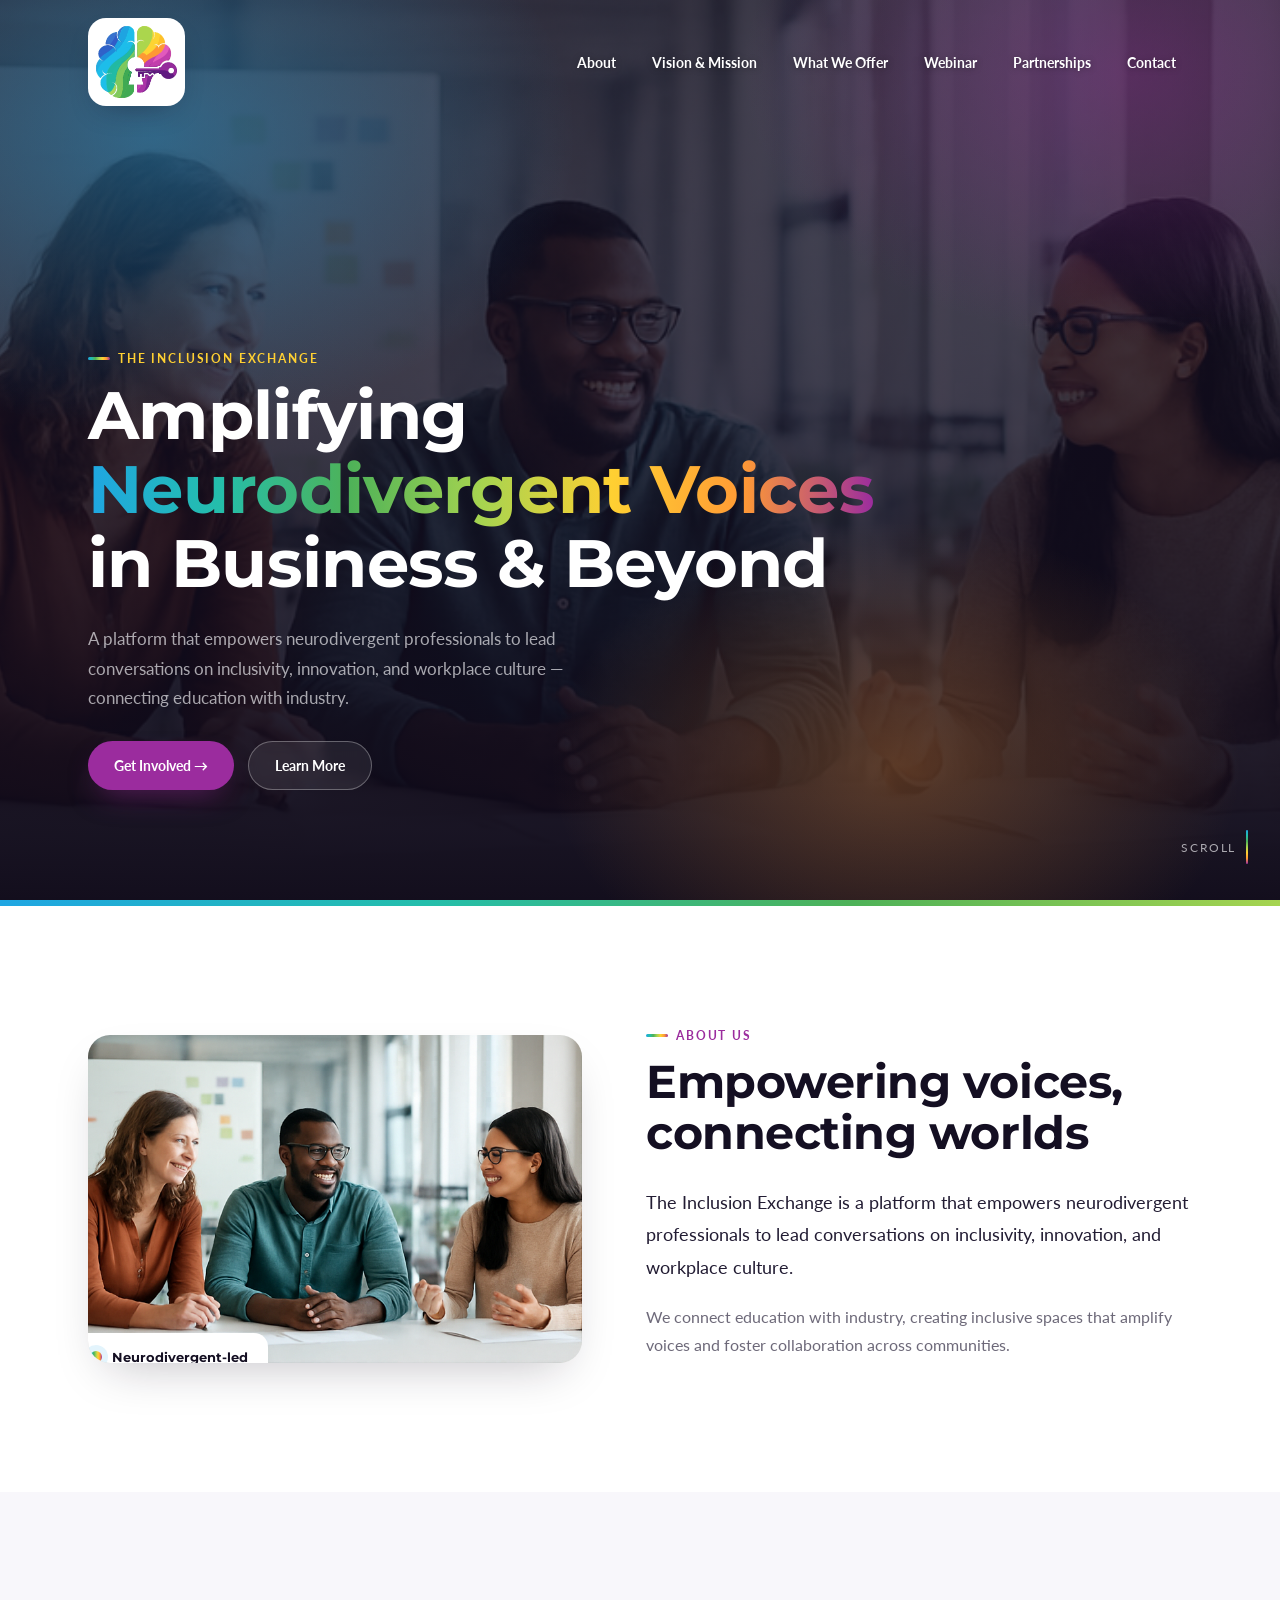
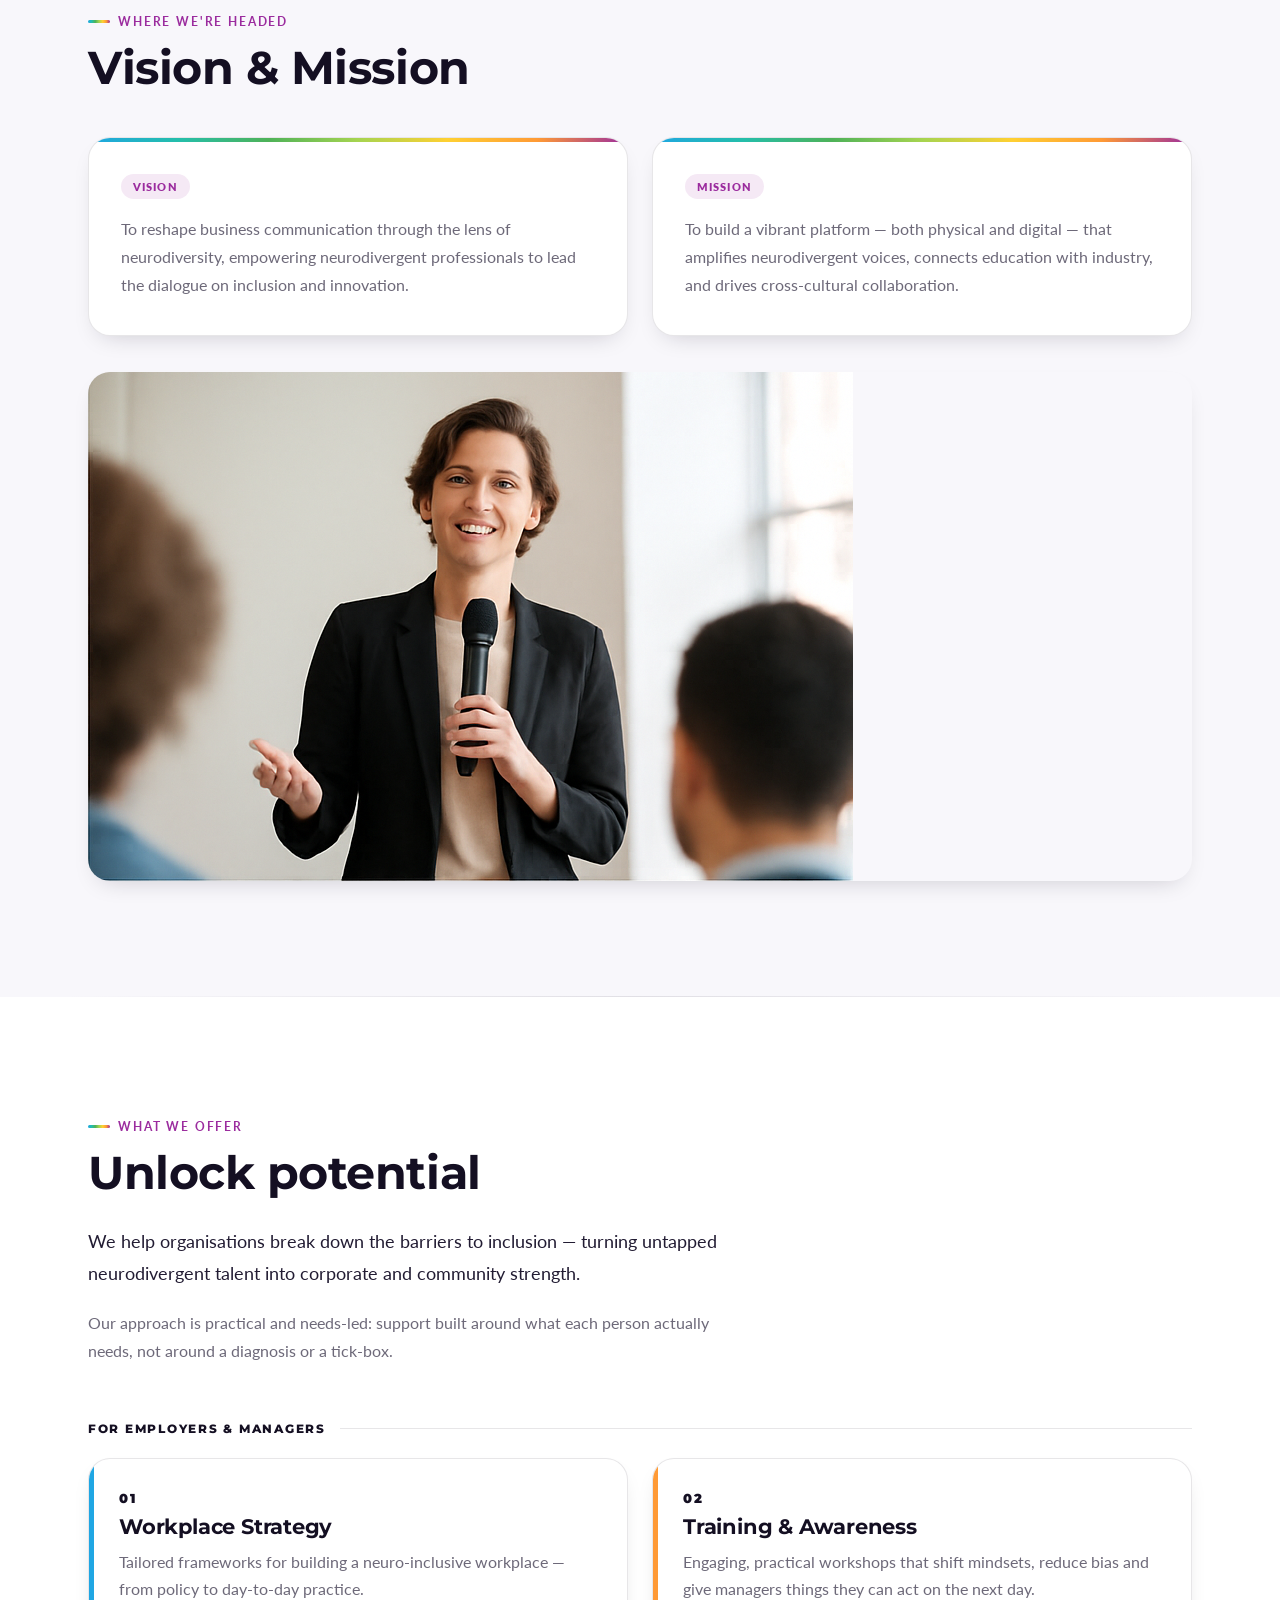
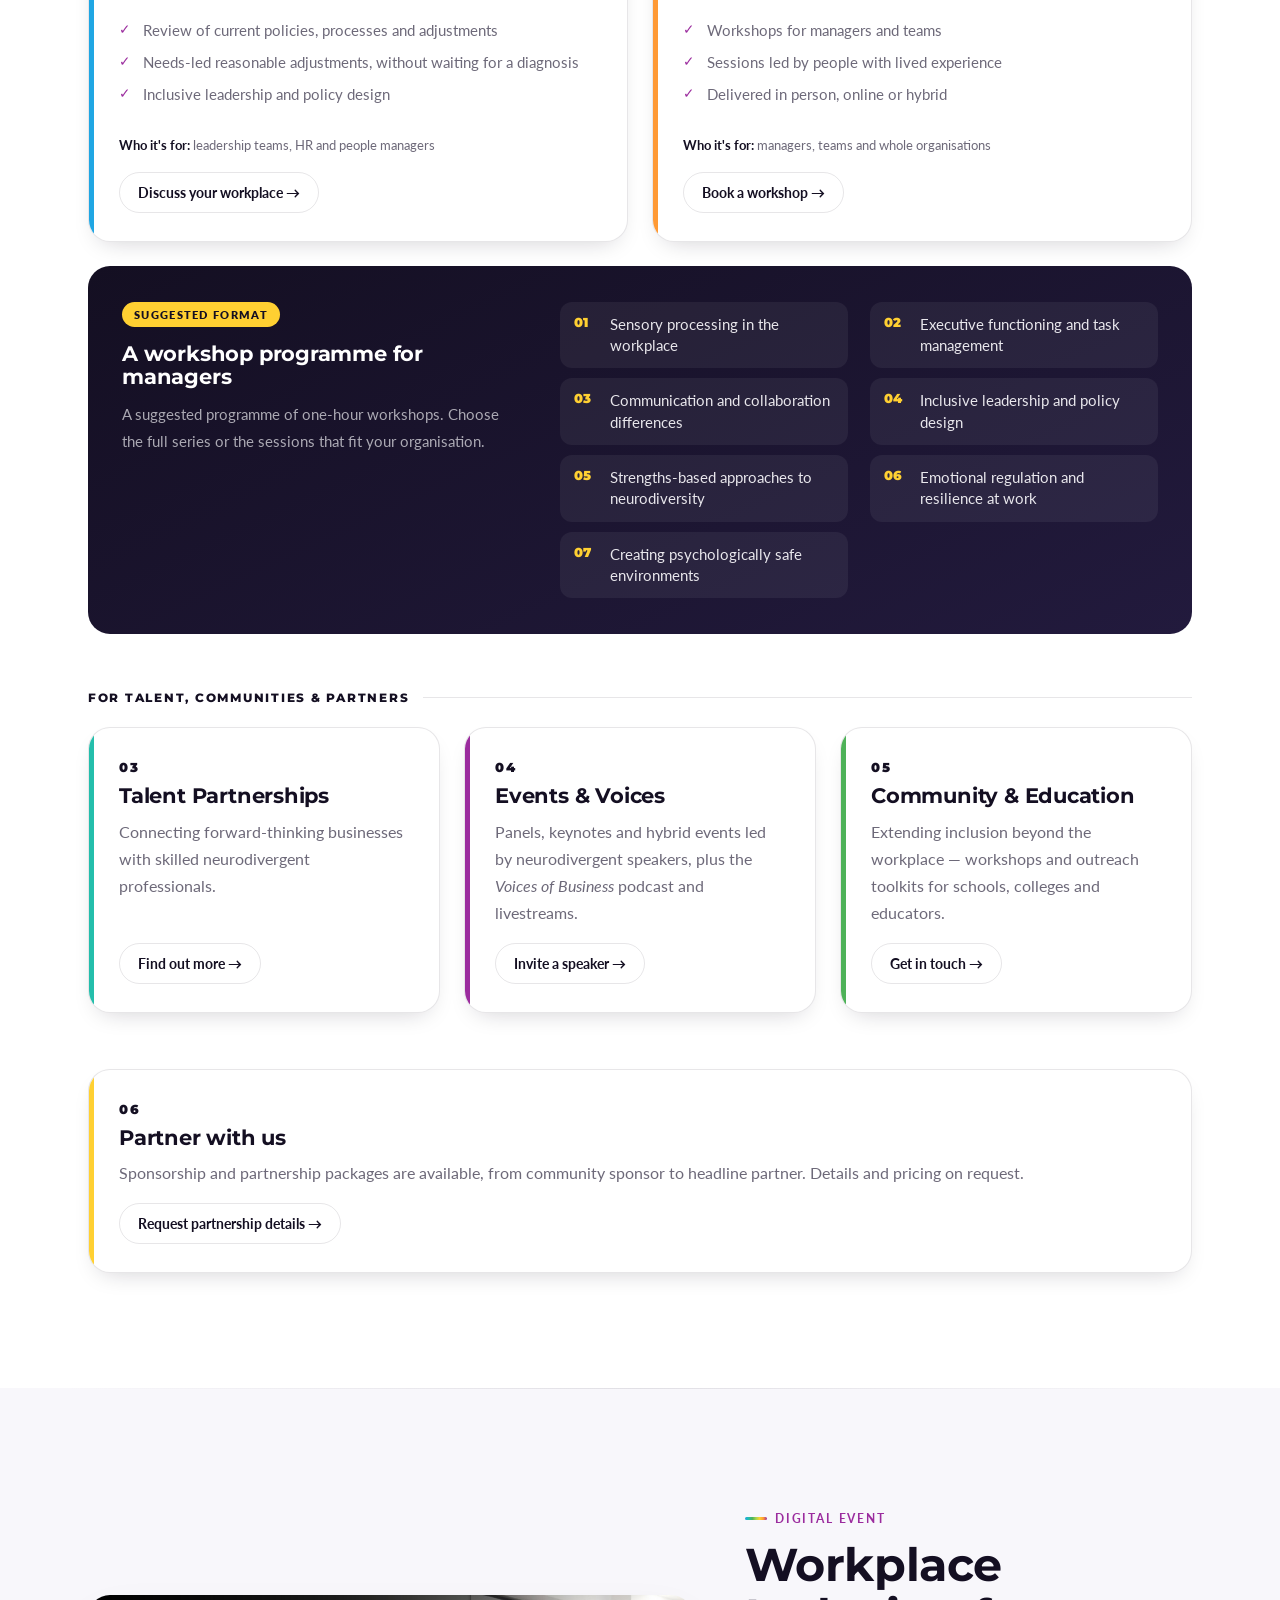
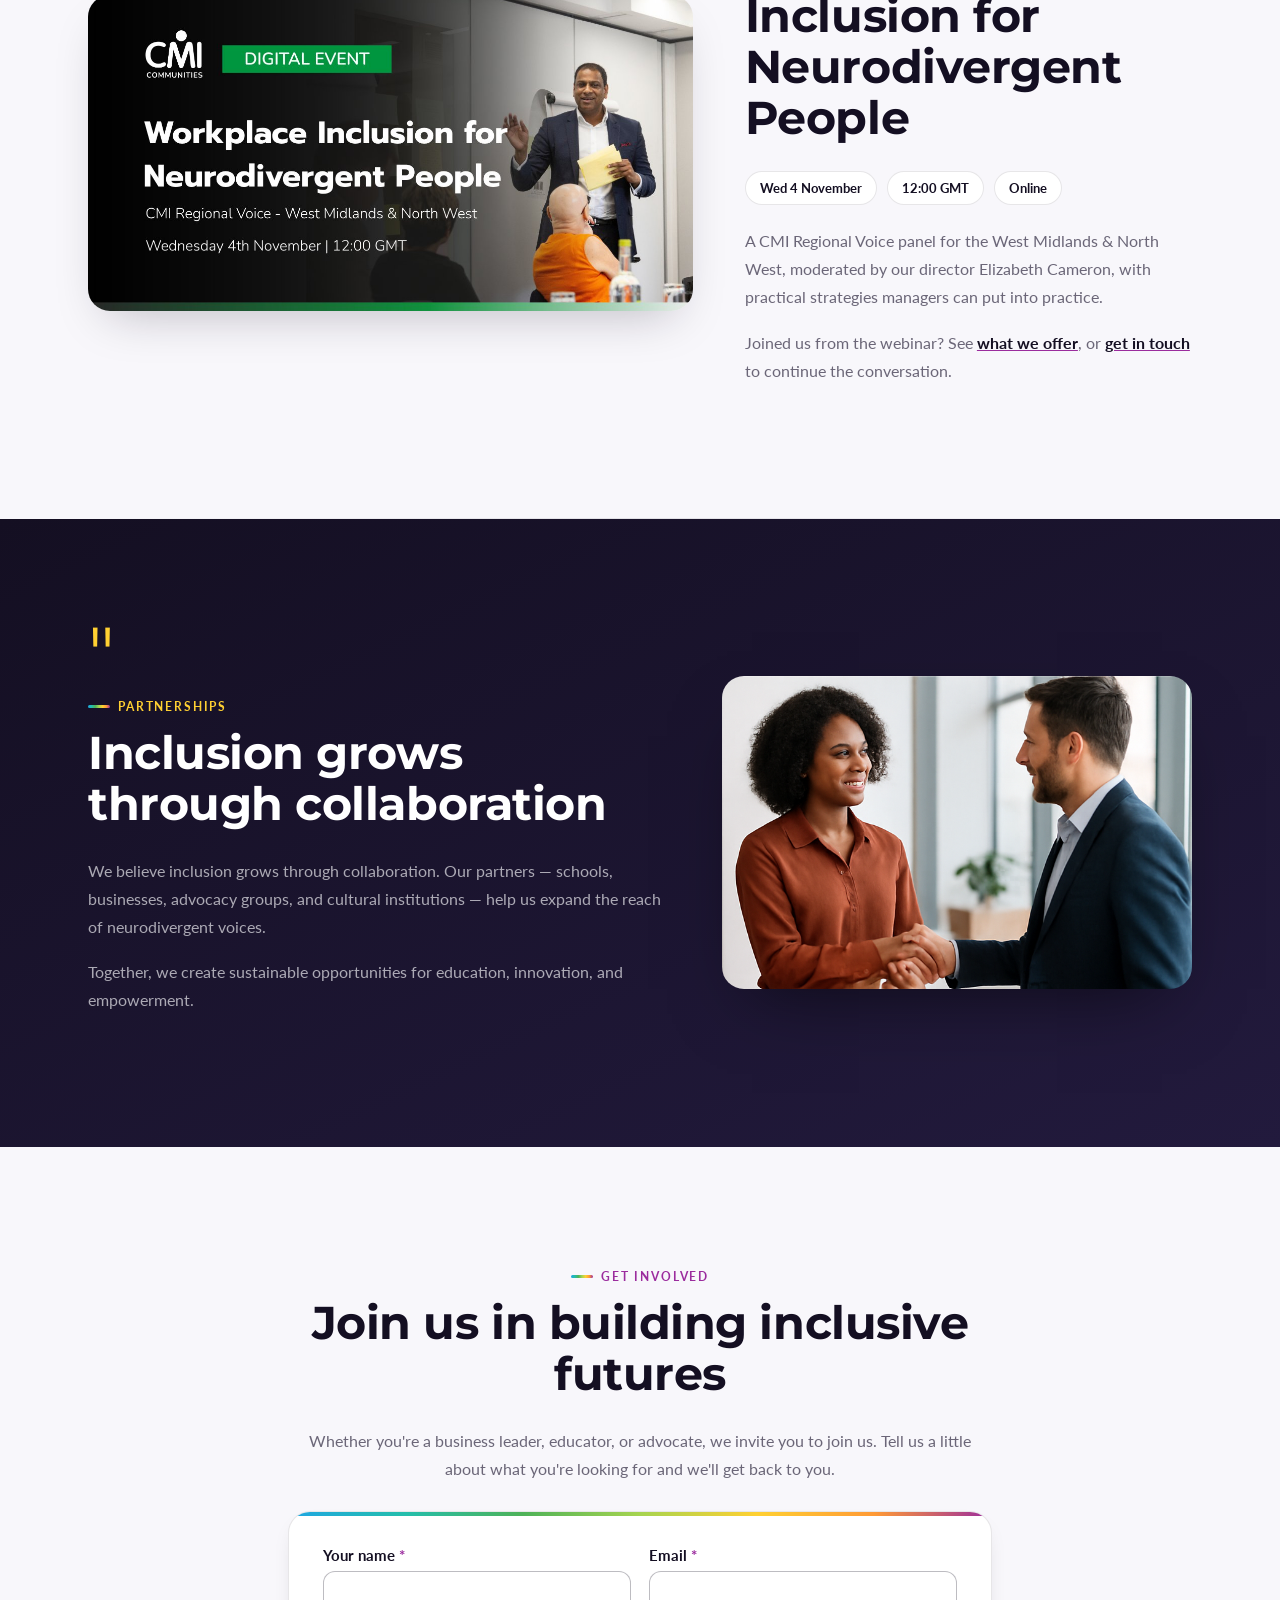
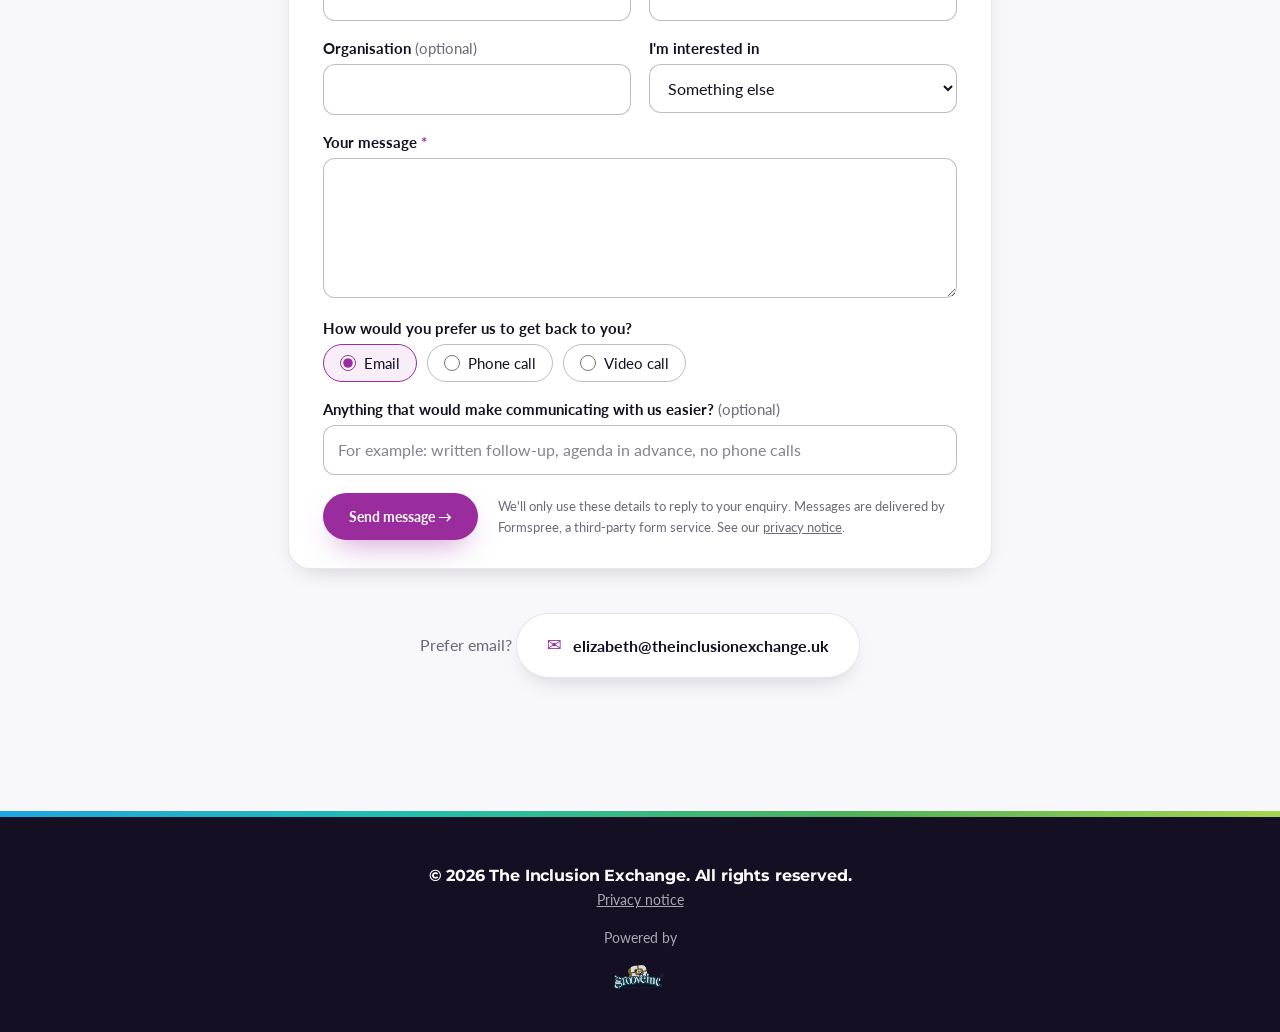
==== commit 8cecdf10: "mobile ver update" ====
--- a/index.html
+++ b/index.html
@@ -176,6 +176,9 @@
   #nav-links li a{ color:#fff; text-shadow:none; width:100%; padding:14px 14px; font-size:1rem; }
   #nav-links li a::after{ left:14px; right:14px; }
   #nav-links li a:hover{ background:rgba(255,255,255,0.1); color:var(--yellow); }
+  /* the drawer is always dark: keep its own colours when the desktop "scrolled" header styles apply */
+  header.scrolled #nav-links li a{ color:#fff; }
+  header.scrolled #nav-links li a:hover{ background:rgba(255,255,255,0.1); color:var(--yellow); }
 }
 
 /* ============ Hero ============ */
@@ -420,7 +423,7 @@
   <nav>
     <div class="logo">
       <a href="index.html">
-        <img src="assets/images/tie-logo-web.png" width="116" height="144" alt="The Inclusion Exchange logo">
+        <img src="assets/images/tie-icon-web.png" width="161" height="144" alt="The Inclusion Exchange — home">
       </a>
     </div>
 
@@ -538,7 +541,7 @@
             <li>Inclusive leadership and policy design</li>
           </ul>
           <p class="for">Who it's for: <span>leadership teams, HR and people managers</span></p>
-          <a class="offer-cta" href="mailto:elizabeth@theinclusionexchange.uk?subject=Workplace%20Strategy%20enquiry">Discuss your workplace →</a>
+          <a class="offer-cta" href="#contact" data-topic="Workplace Strategy">Discuss your workplace →</a>
         </div>
 
         <div class="offer-card" style="--accent:var(--orange)">
@@ -551,7 +554,7 @@
             <li>Delivered in person, online or hybrid</li>
           </ul>
           <p class="for">Who it's for: <span>managers, teams and whole organisations</span></p>
-          <a class="offer-cta" href="mailto:elizabeth@theinclusionexchange.uk?subject=Training%20enquiry">Book a workshop →</a>
+          <a class="offer-cta" href="#contact" data-topic="Training &amp; Awareness / workshops">Book a workshop →</a>
         </div>
 
       </div>
@@ -582,21 +585,21 @@
           <div class="num">03</div>
           <h3>Talent Partnerships</h3>
           <p>Connecting forward-thinking businesses with skilled neurodivergent professionals.</p>
-          <a class="offer-cta" href="mailto:elizabeth@theinclusionexchange.uk?subject=Talent%20Partnerships">Find out more →</a>
+          <a class="offer-cta" href="#contact" data-topic="Talent Partnerships">Find out more →</a>
         </div>
 
         <div class="offer-card" style="--accent:var(--purple)">
           <div class="num">04</div>
           <h3>Events &amp; Voices</h3>
           <p>Panels, keynotes and hybrid events led by neurodivergent speakers, plus the <em>Voices of Business</em> podcast and livestreams.</p>
-          <a class="offer-cta" href="mailto:elizabeth@theinclusionexchange.uk?subject=Speaker%20or%20event%20enquiry">Invite a speaker →</a>
+          <a class="offer-cta" href="#contact" data-topic="Events &amp; speakers">Invite a speaker →</a>
         </div>
 
         <div class="offer-card" style="--accent:var(--green)">
           <div class="num">05</div>
           <h3>Community &amp; Education</h3>
           <p>Extending inclusion beyond the workplace — workshops and outreach toolkits for schools, colleges and educators.</p>
-          <a class="offer-cta" href="mailto:elizabeth@theinclusionexchange.uk?subject=Community%20and%20education">Get in touch →</a>
+          <a class="offer-cta" href="#contact" data-topic="Community &amp; Education">Get in touch →</a>
         </div>
 
       </div>
@@ -607,7 +610,7 @@
         <div class="num">06</div>
         <h3>Partner with us</h3>
         <p>Sponsorship and partnership packages are available, from community sponsor to headline partner. Details and pricing on request.</p>
-        <a class="offer-cta" href="mailto:elizabeth@theinclusionexchange.uk?subject=Sponsorship%20and%20partnership%20enquiry">Request partnership details →</a>
+        <a class="offer-cta" href="#contact" data-topic="Partnership &amp; sponsorship">Request partnership details →</a>
       </div>
     </div>
 
@@ -629,7 +632,7 @@
           <span>Wed 4 November</span><span>12:00 GMT</span><span>Online</span>
         </div>
         <p>A CMI Regional Voice panel for the West Midlands &amp; North West, moderated by our director Elizabeth Cameron, with practical strategies managers can put into practice.</p>
-        <p>Joined us from the webinar? See <a href="#services" style="color:var(--ink);font-weight:700;text-decoration:underline;text-decoration-color:var(--purple)">what we offer</a>, or get in touch to continue the conversation.</p>
+        <p>Joined us from the webinar? See <a href="#services" style="color:var(--ink);font-weight:700;text-decoration:underline;text-decoration-color:var(--purple)">what we offer</a>, or <a href="#contact" data-topic="Following up from the CMI webinar" style="color:var(--ink);font-weight:700;text-decoration:underline;text-decoration-color:var(--purple)">get in touch</a> to continue the conversation.</p>
       </div>
     </div>
   </div>
@@ -671,7 +674,8 @@
       </p>
     </div>
 
-    <form id="contact-form" class="contact-form reveal" action="mailto:elizabeth@theinclusionexchange.uk" method="post" enctype="text/plain" novalidate>
+    <form id="contact-form" class="contact-form reveal" action="https://formspree.io/f/xyekavga" method="POST" novalidate>
+      <input type="hidden" name="_subject" value="Website enquiry">
       <div class="field-row">
         <div class="field">
           <label for="cf-name">Your name <span class="req" aria-hidden="true">*</span></label>
@@ -724,7 +728,7 @@
 
       <div class="form-foot">
         <button class="btn btn-primary" type="submit">Send message →</button>
-        <p class="privacy-note">We'll only use these details to reply to your enquiry. Messages are delivered by Formspree, a third-party form service.</p>
+        <p class="privacy-note">We'll only use these details to reply to your enquiry. Messages are delivered by Formspree, a third-party form service. See our <a href="privacy.html" style="text-decoration:underline">privacy notice</a>.</p>
       </div>
       <div class="form-status" id="cf-status" role="status" aria-live="polite"></div>
     </form>
@@ -737,6 +741,7 @@
 
 <footer>
   <h3>© 2026 The Inclusion Exchange. All rights reserved.</h3>
+  <p><a href="privacy.html" style="text-decoration:underline">Privacy notice</a></p>
   <p>Powered by</p>
   <a href="https://www.grooveinc.uk" target="_blank" rel="noopener">
     <img src="assets/images/grooveinclogo.png" alt="Groove Inc">
@@ -788,7 +793,7 @@
 /* ---------- Contact form ----------
    Set FORMSPREE_ID to the form ID from the client's Formspree account (e.g. 'xyzabcd').
    While it is empty, the form opens the visitor's email app with the message pre-filled. */
-const FORMSPREE_ID = '';
+const FORMSPREE_ID = 'xyekavga';
 const CONTACT_EMAIL = 'elizabeth@theinclusionexchange.uk';
 (function(){
   const form = document.getElementById('contact-form');
@@ -797,10 +802,17 @@
   const btn = form.querySelector('button[type=submit]');
   if (FORMSPREE_ID) form.action = 'https://formspree.io/f/' + FORMSPREE_ID;
 
-  // pre-select topic from links like #contact?topic=Talent%20Partnerships
-  const m = location.hash.match(/topic=([^&]+)/);
-  if (m) { const t = decodeURIComponent(m[1]); [...form.topic.options].forEach(o => { if (o.text.startsWith(t)) o.selected = true; }); }
-
+  // service buttons: jump to the form with the matching topic selected
+  document.querySelectorAll('a[data-topic]').forEach(a => a.addEventListener('click', (e) => {
+    e.preventDefault();
+    const t = a.dataset.topic;
+    [...form.topic.options].forEach(o => { o.selected = (o.text === t); });
+    document.getElementById('contact').scrollIntoView({ behavior:'smooth' });
+    setTimeout(() => document.getElementById('cf-name').focus({ preventScroll:true }), 500);
+    history.replaceState(null, '', '#contact');
+  }));
+
+  form.querySelectorAll('.field-error').forEach(e => { e.dataset.default = e.textContent; });
   const required = [['cf-name', v => v.trim().length > 0], ['cf-email', v => /^[^\s@]+@[^\s@]+\.[^\s@]+$/.test(v.trim())], ['cf-message', v => v.trim().length > 0]];
   function validate(){
     let first = null;
@@ -808,7 +820,7 @@
       const el = document.getElementById(id), err = document.getElementById(id + '-err'), good = ok(el.value);
       el.setAttribute('aria-invalid', good ? 'false' : 'true');
       if (good) { el.removeAttribute('aria-describedby'); err.hidden = true; }
-      else { el.setAttribute('aria-describedby', id + '-err'); err.hidden = false; first = first || el; }
+      else { el.setAttribute('aria-describedby', id + '-err'); err.textContent = err.dataset.default; err.hidden = false; first = first || el; }
     });
     if (first) first.focus();
     return !first;
@@ -820,6 +832,7 @@
     say('');
     if (!validate()) return;
     if (form._gotcha.value) return;   // spam trap
+    form._subject.value = 'Website enquiry: ' + form.topic.value;
     const data = new FormData(form);
 
     if (!FORMSPREE_ID) {
@@ -834,7 +847,19 @@
     btn.disabled = true; say('Sending…');
     try {
       const res = await fetch(form.action, { method:'POST', body:data, headers:{ 'Accept':'application/json' } });
-      if (!res.ok) throw new Error(res.status);
+      if (!res.ok) {
+        let body = {}; try { body = await res.json(); } catch (_) {}
+        const errs = (body && body.errors) || [];
+        if (errs.length) {
+          const map = { name:'cf-name', email:'cf-email', message:'cf-message' };
+          let shown = false;
+          errs.forEach(er => { const id = map[er.field]; if (id) { const el = document.getElementById(id), box = document.getElementById(id + '-err');
+            el.setAttribute('aria-invalid','true'); el.setAttribute('aria-describedby', id + '-err'); box.textContent = er.message; box.hidden = false; if (!shown) { el.focus(); shown = true; } } });
+          say(shown ? 'Please check the highlighted field.' : errs.map(er => er.message).join(' '), 'err');
+          return;
+        }
+        throw new Error(res.status);
+      }
       form.reset();
       say('Thank you — your message has been sent. We\'ll be in touch soon.', 'ok');
     } catch (err) {
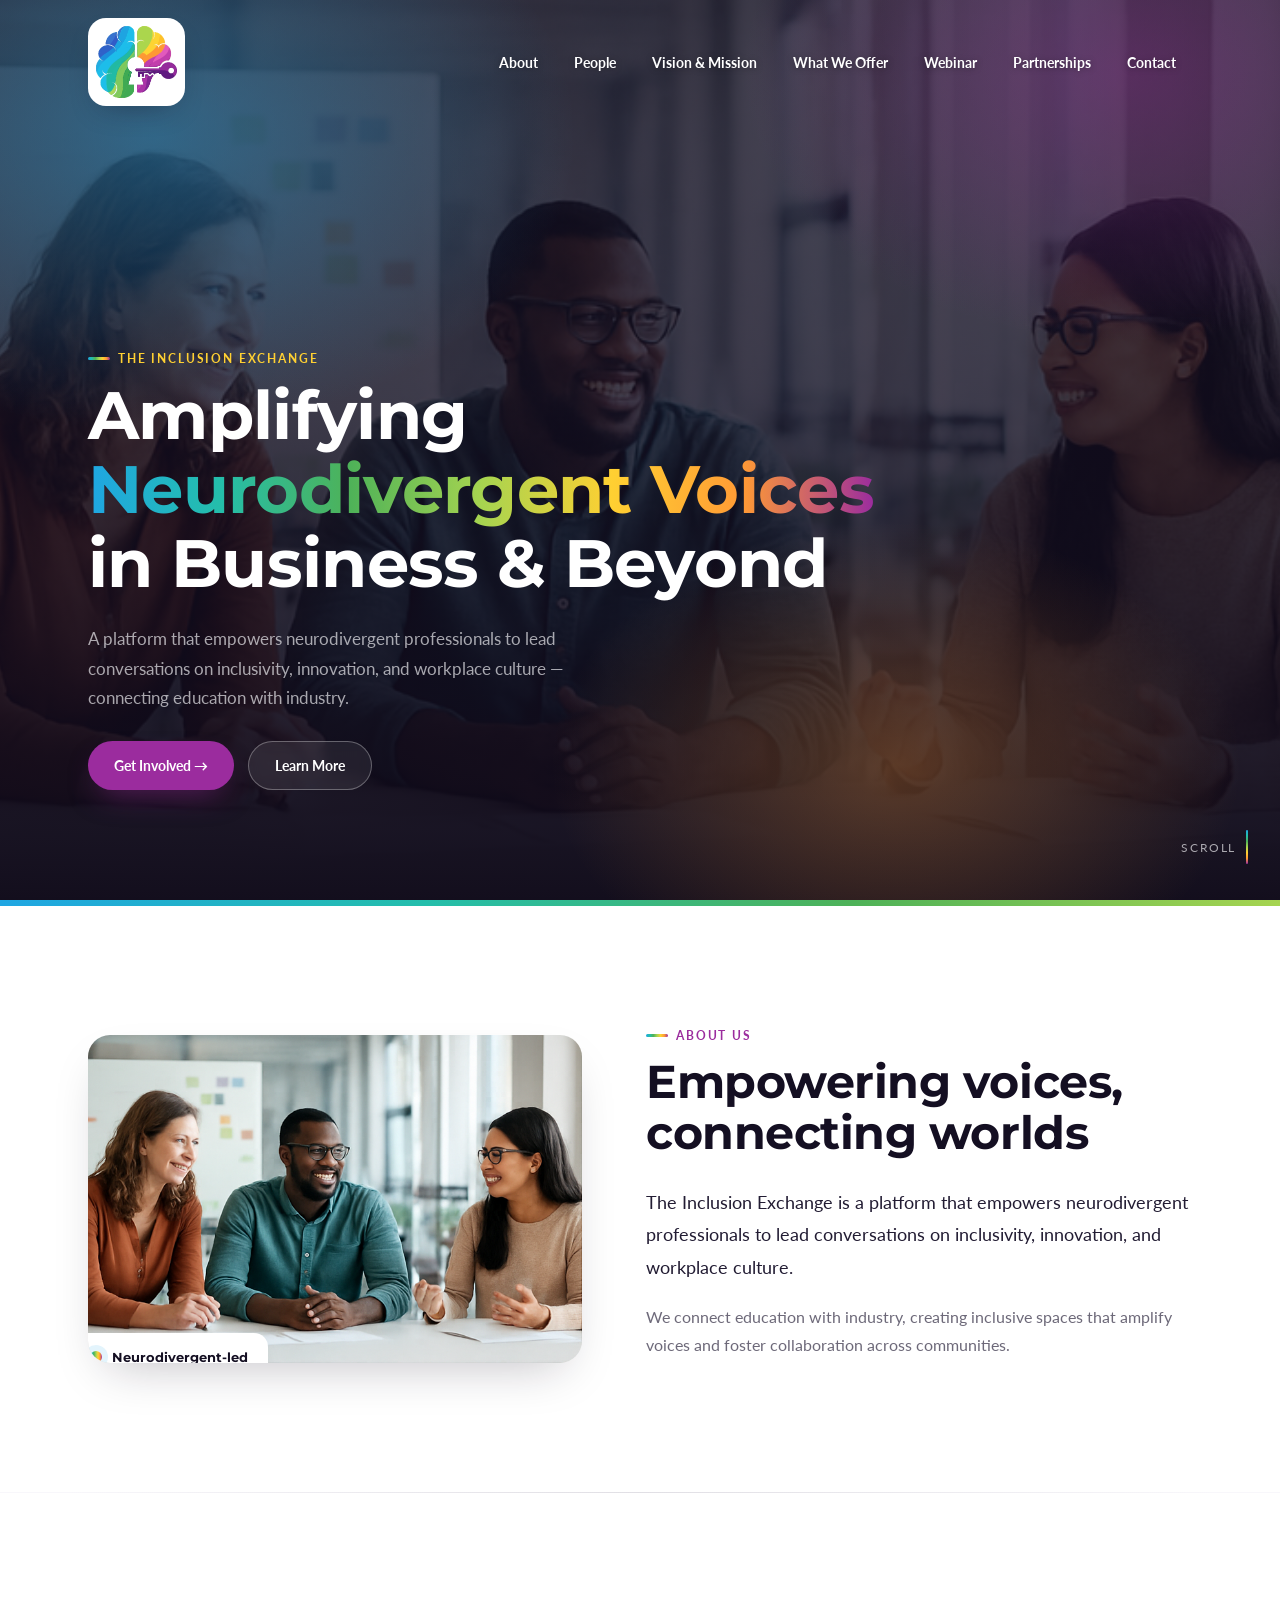
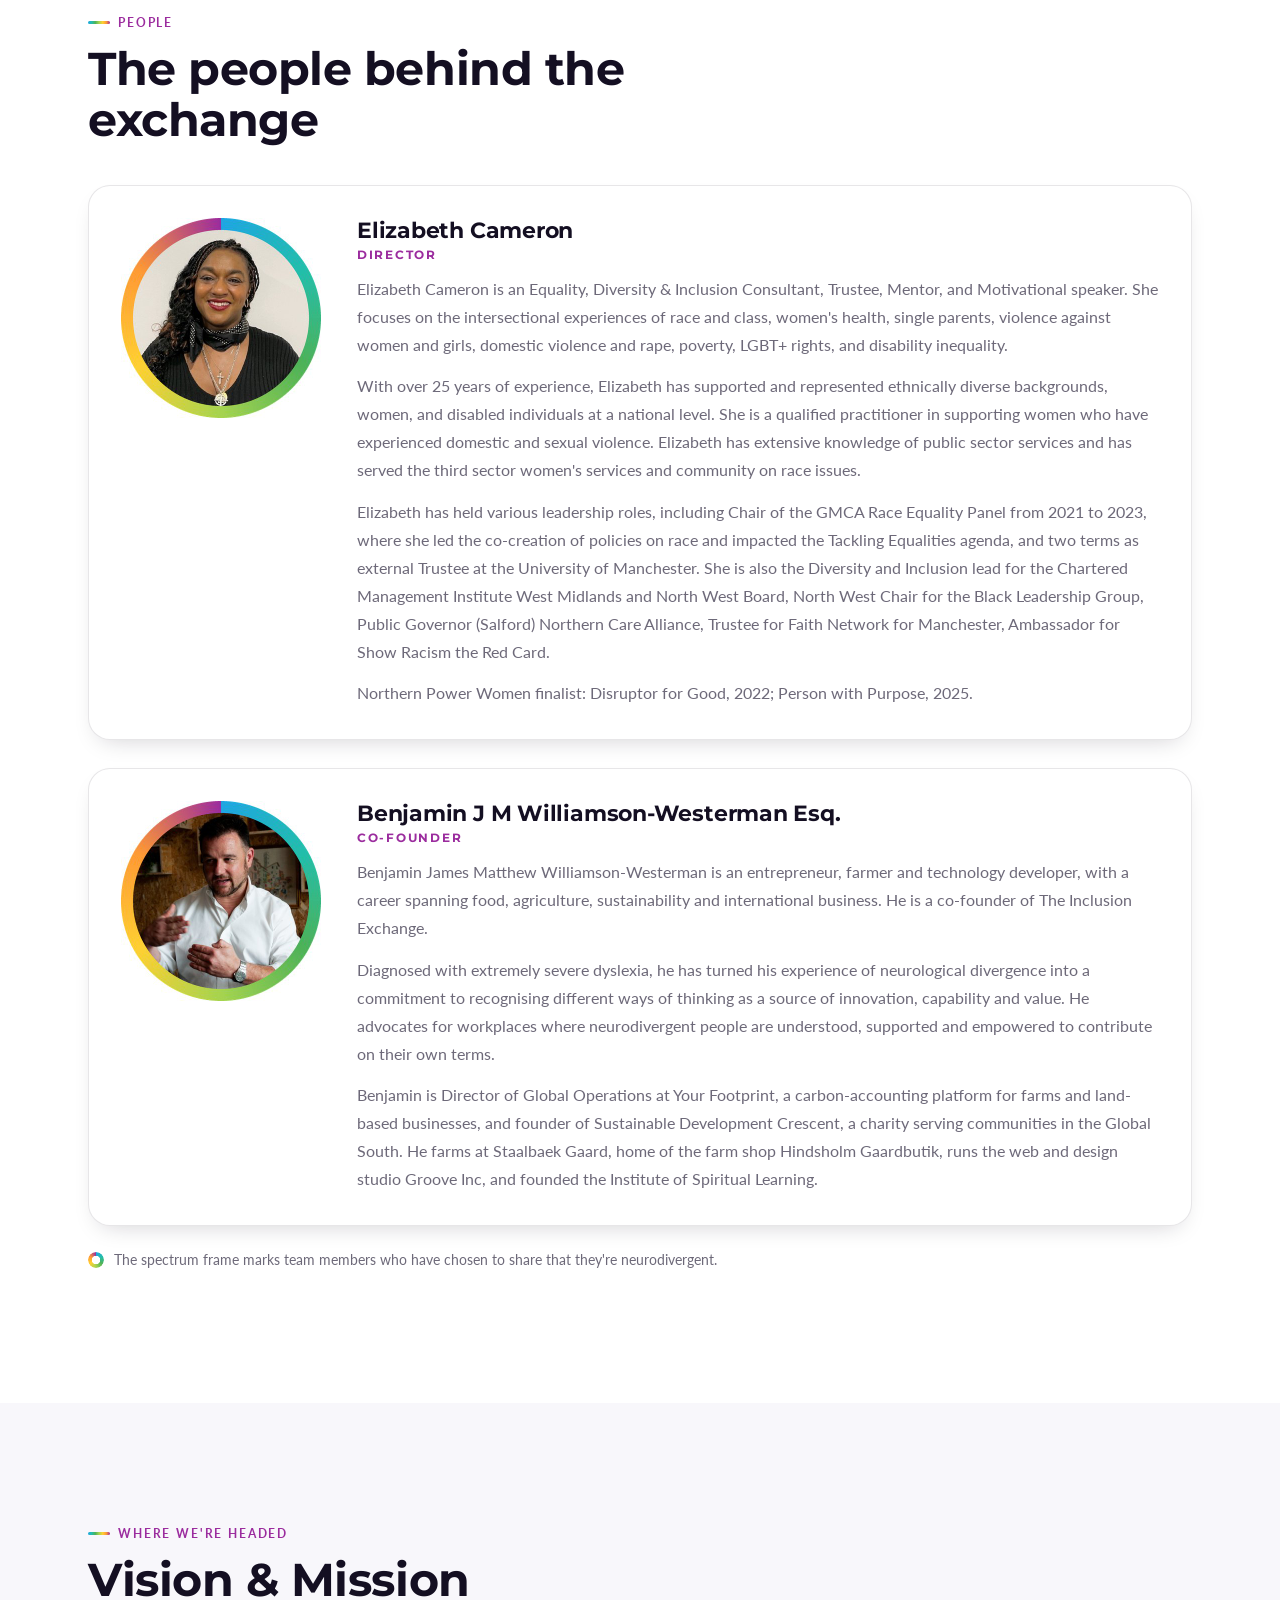
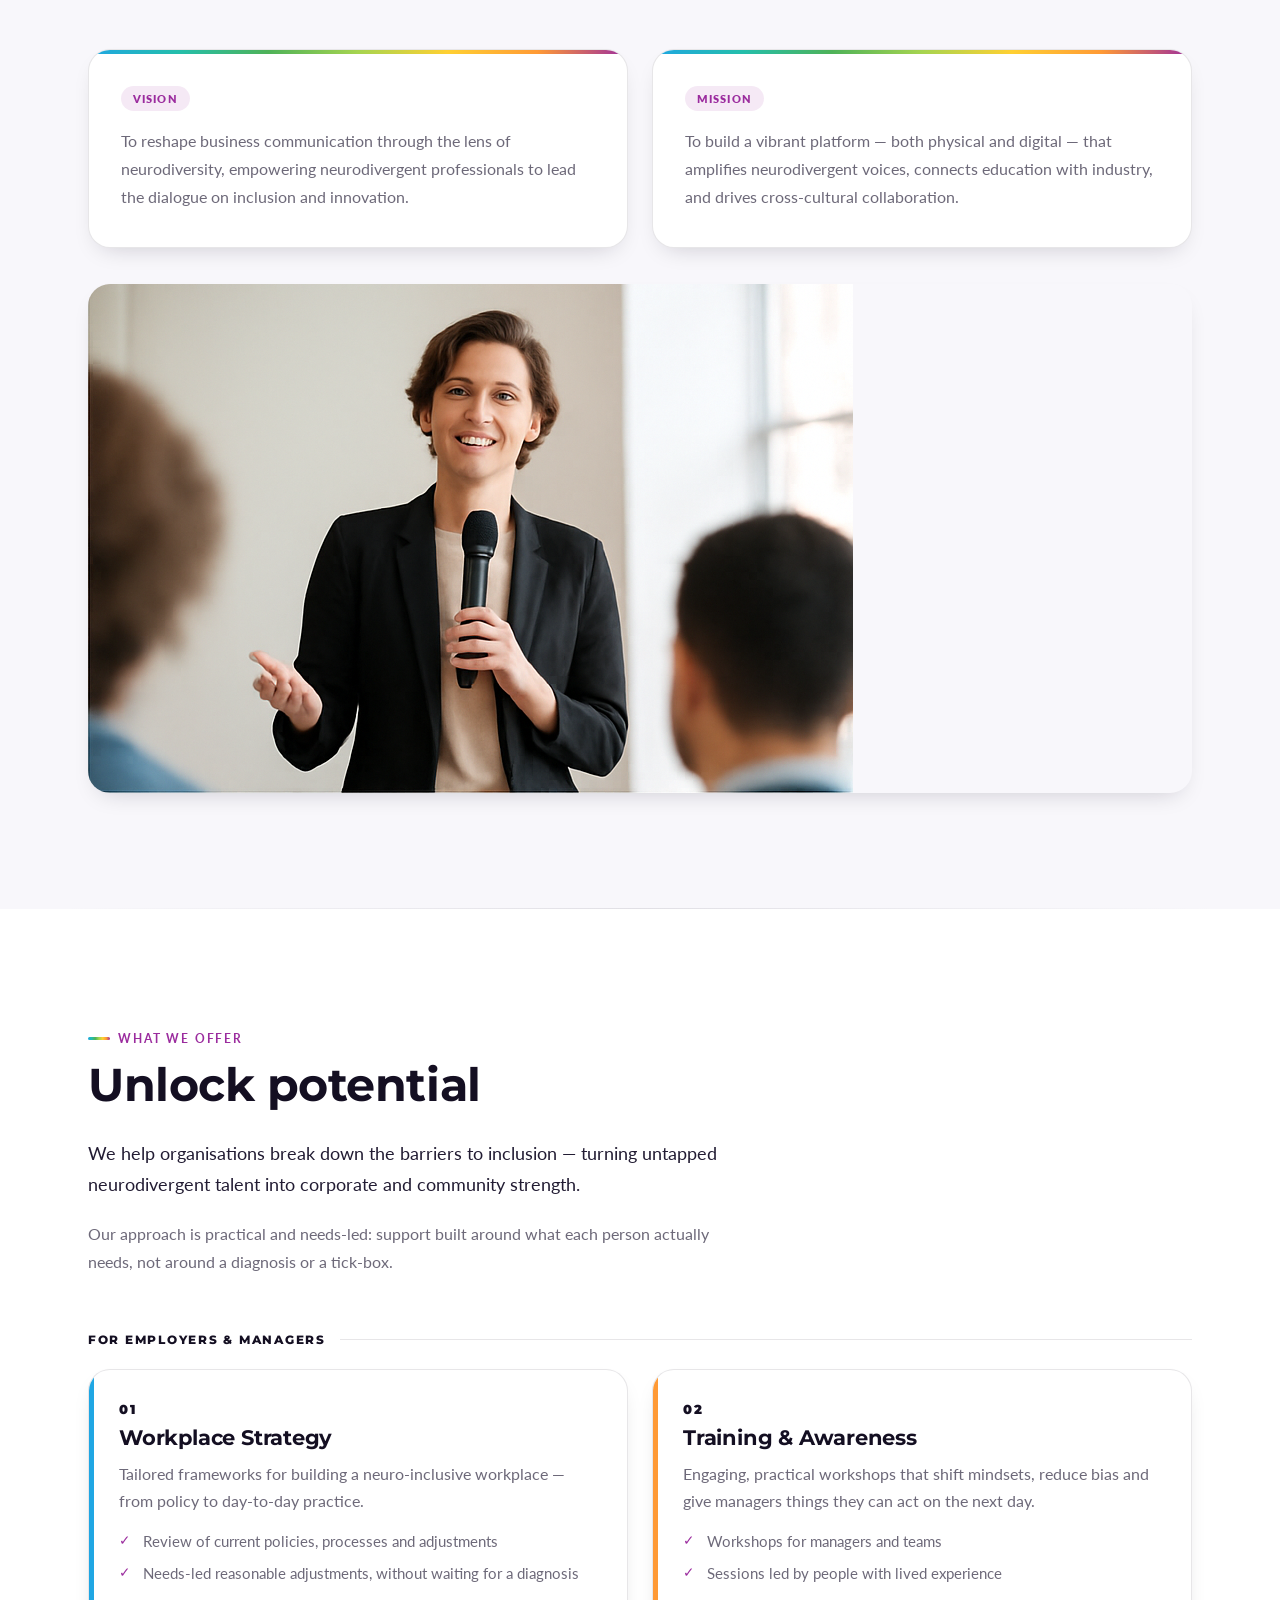
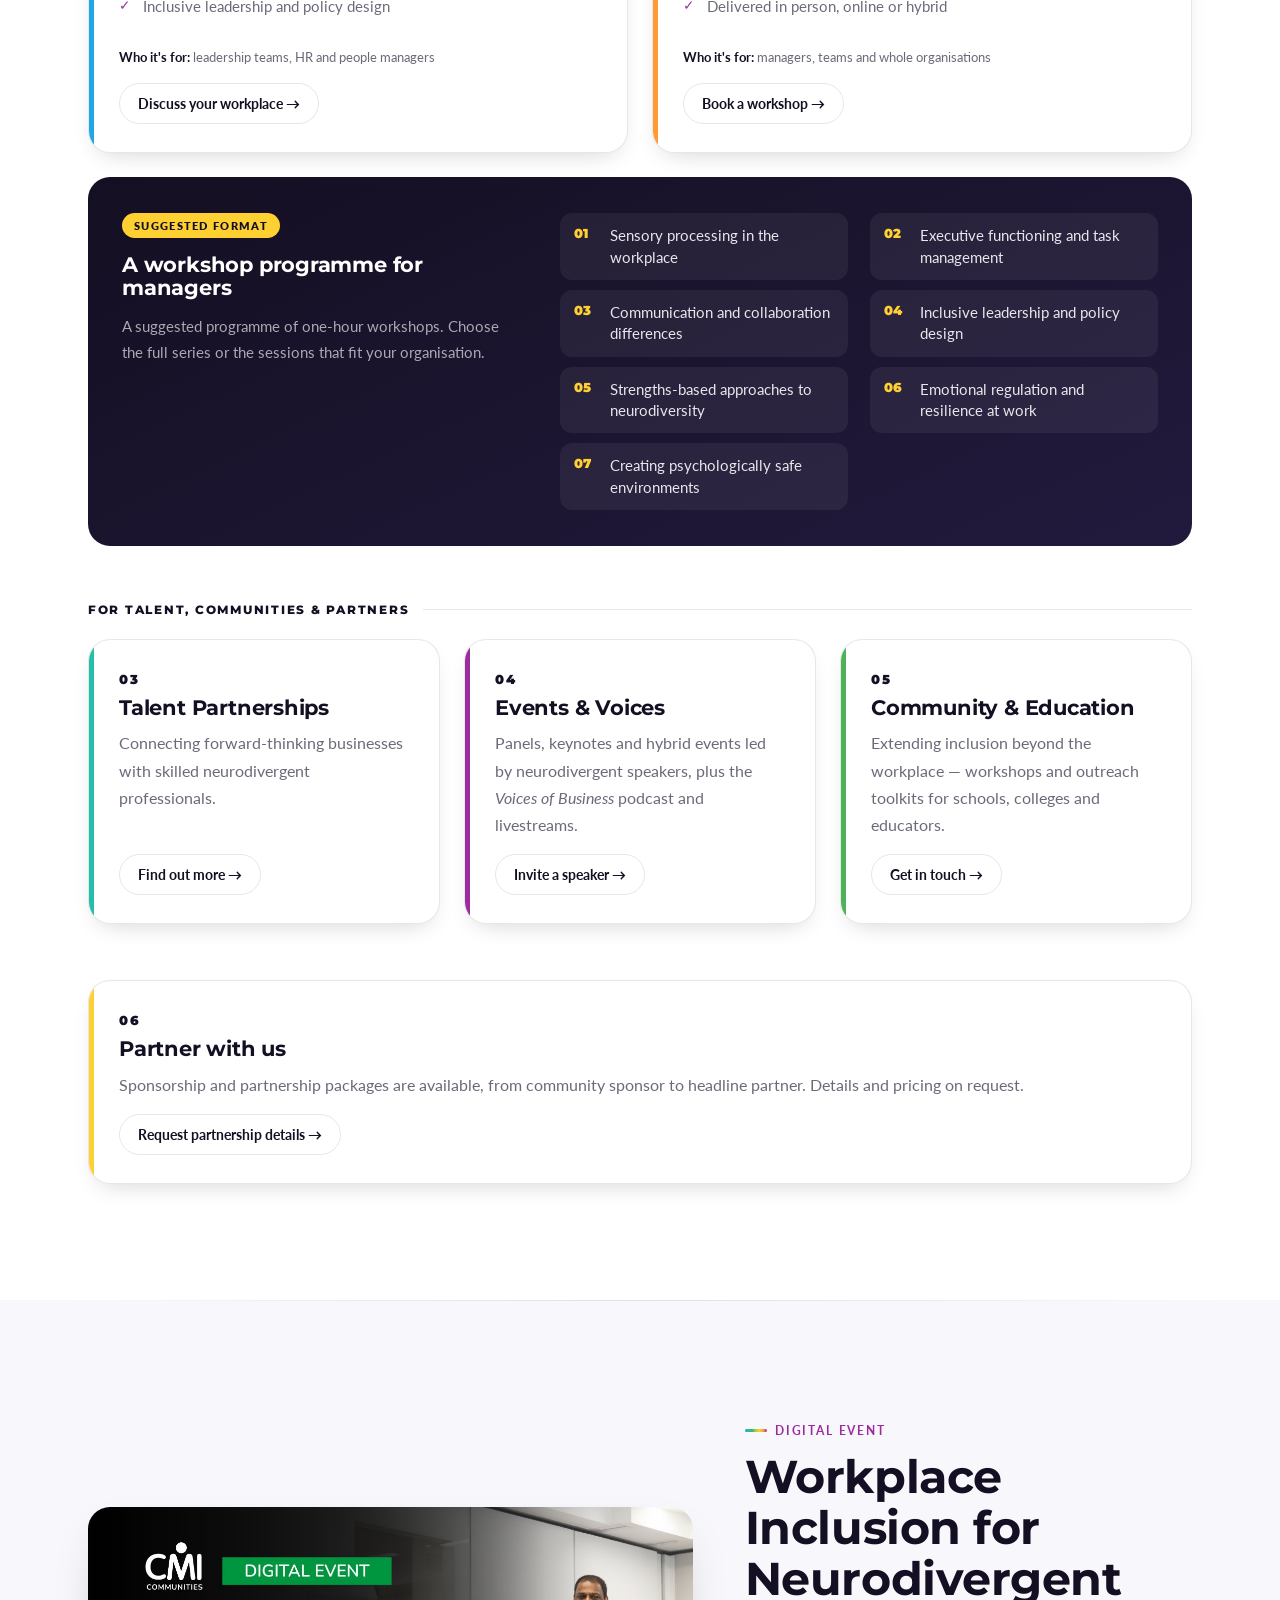
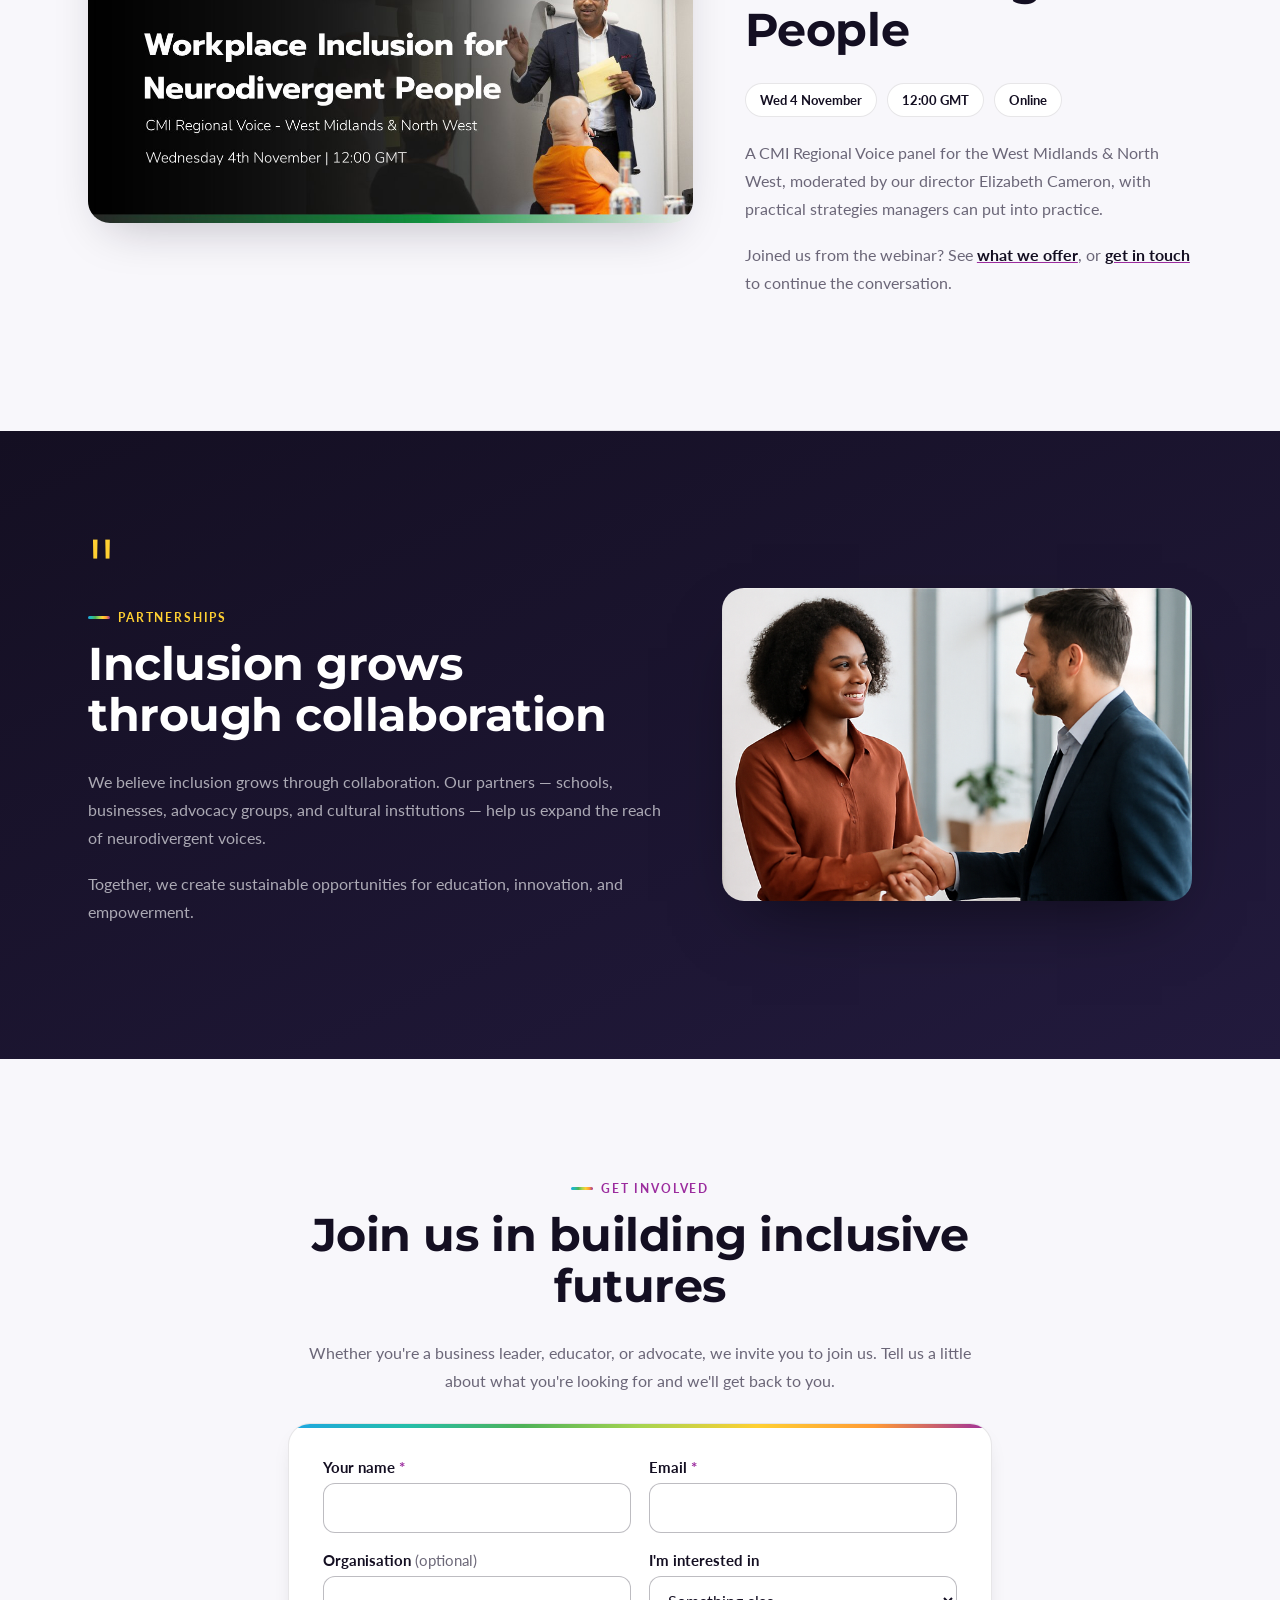
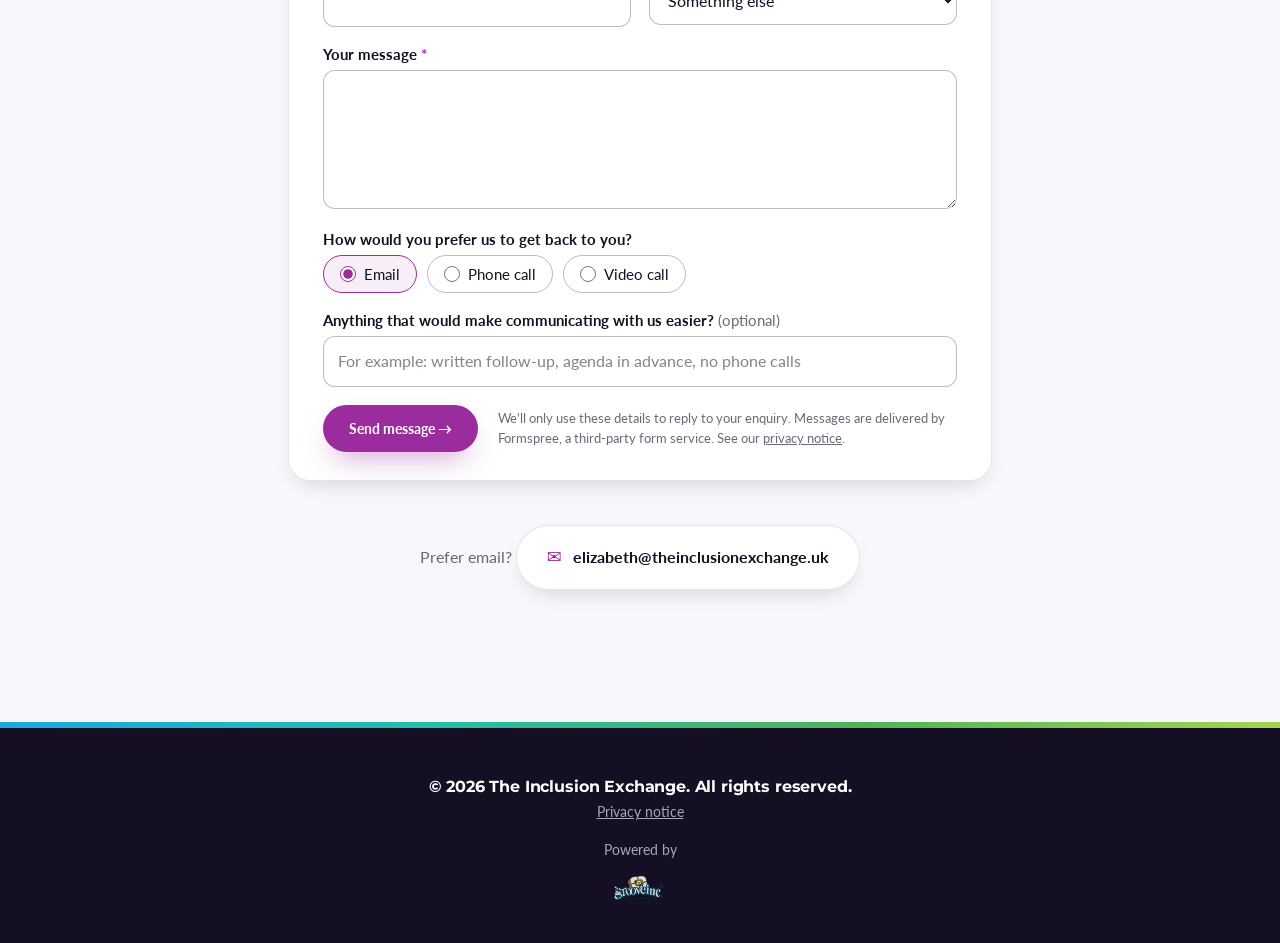
==== commit 3e12d801: "bio updates" ====
--- a/index.html
+++ b/index.html
@@ -411,6 +411,19 @@
 .contact-alt{ text-align:center; margin-top:26px; }
 @media (max-width:640px){ .field-row{ grid-template-columns:1fr; gap:0; } .contact-form{ padding:28px 20px 22px; } }
 
+/* ============ People ============ */
+.people-grid{ display:grid; grid-template-columns:1fr; gap:28px; margin-top:40px; }
+.person{ display:grid; grid-template-columns:200px 1fr; gap:36px; align-items:center; background:var(--paper); border:1px solid var(--line); border-radius:var(--radius); padding:32px; box-shadow:var(--shadow-sm); }
+.person img{ width:200px; height:200px; display:block; }
+.person h3{ font-size:1.4rem; margin-bottom:.2em; }
+.person .role{ font-family:'Montserrat',sans-serif; font-weight:700; font-size:.78rem; letter-spacing:.14em; text-transform:uppercase; color:var(--purple); margin-bottom:1em; }
+.person p.bio{ font-size:1rem; margin-bottom:0; }
+.person p.bio + p.bio{ margin-top:.85em; }
+.person{ align-items:start; }
+.frame-note{ display:flex; align-items:center; gap:10px; margin-top:22px; font-size:.88rem; color:var(--text-soft); }
+.frame-note::before{ content:''; width:16px; height:16px; border-radius:50%; flex:none; background:conic-gradient(var(--blue), var(--cyan), var(--green), var(--lime), var(--yellow), var(--orange), var(--purple)); -webkit-mask:radial-gradient(circle, transparent 4px, #000 4.5px); mask:radial-gradient(circle, transparent 4px, #000 4.5px); }
+@media (max-width:700px){ .person{ grid-template-columns:1fr; justify-items:center; text-align:center; padding:28px 22px; } .person img{ width:180px; height:180px; } .person p.bio{ text-align:left; } }
+
 .section-head{ max-width:640px; margin-bottom:6px; }
 ::selection{ background:var(--purple); color:#fff; }
 
@@ -431,6 +444,7 @@
 
     <ul id="nav-links">
       <li><a href="#about">About</a></li>
+      <li><a href="#people">People</a></li>
       <li><a href="#vision">Vision &amp; Mission</a></li>
       <li><a href="#services">What We Offer</a></li>
       <li><a href="#webinar">Webinar</a></li>
@@ -483,6 +497,41 @@
       </div>
 
     </div>
+  </div>
+</section>
+
+<div class="section-divider"></div>
+
+<section id="people" class="section-white">
+  <div class="container">
+    <div class="section-head reveal">
+      <div class="eyebrow">People</div>
+      <h2>The people behind the exchange</h2>
+    </div>
+    <div class="people-grid">
+      <article class="person reveal">
+        <img src="assets/images/tie-people-elizabeth-cameron.jpg" width="400" height="400" alt="Elizabeth Cameron, Director" loading="lazy">
+        <div>
+          <h3>Elizabeth Cameron</h3>
+          <div class="role">Director</div>
+          <p class="bio">Elizabeth Cameron is an Equality, Diversity &amp; Inclusion Consultant, Trustee, Mentor, and Motivational speaker. She focuses on the intersectional experiences of race and class, women's health, single parents, violence against women and girls, domestic violence and rape, poverty, LGBT+ rights, and disability inequality.</p>
+          <p class="bio">With over 25 years of experience, Elizabeth has supported and represented ethnically diverse backgrounds, women, and disabled individuals at a national level. She is a qualified practitioner in supporting women who have experienced domestic and sexual violence. Elizabeth has extensive knowledge of public sector services and has served the third sector women's services and community on race issues.</p>
+          <p class="bio">Elizabeth has held various leadership roles, including Chair of the GMCA Race Equality Panel from 2021 to 2023, where she led the co-creation of policies on race and impacted the Tackling Equalities agenda, and two terms as external Trustee at the University of Manchester. She is also the Diversity and Inclusion lead for the Chartered Management Institute West Midlands and North West Board, North West Chair for the Black Leadership Group, Public Governor (Salford) Northern Care Alliance, Trustee for Faith Network for Manchester, Ambassador for Show Racism the Red Card.</p>
+          <p class="bio">Northern Power Women finalist: Disruptor for Good, 2022; Person with Purpose, 2025.</p>
+        </div>
+      </article>
+      <article class="person reveal">
+        <img src="assets/images/tie-people-benjamin-williamson-westerman.jpg" width="400" height="400" alt="Benjamin J M Williamson-Westerman Esq., Co-founder" loading="lazy">
+        <div>
+          <h3>Benjamin J M Williamson-Westerman Esq.</h3>
+          <div class="role">Co-founder</div>
+          <p class="bio">Benjamin James Matthew Williamson-Westerman is an entrepreneur, farmer and technology developer, with a career spanning food, agriculture, sustainability and international business. He is a co-founder of The Inclusion Exchange.</p>
+          <p class="bio">Diagnosed with extremely severe dyslexia, he has turned his experience of neurological divergence into a commitment to recognising different ways of thinking as a source of innovation, capability and value. He advocates for workplaces where neurodivergent people are understood, supported and empowered to contribute on their own terms.</p>
+          <p class="bio">Benjamin is Director of Global Operations at Your Footprint, a carbon-accounting platform for farms and land-based businesses, and founder of Sustainable Development Crescent, a charity serving communities in the Global South. He farms at Staalbaek Gaard, home of the farm shop Hindsholm Gaardbutik, runs the web and design studio Groove Inc, and founded the Institute of Spiritual Learning.</p>
+        </div>
+      </article>
+    </div>
+    <p class="frame-note reveal">The spectrum frame marks team members who have chosen to share that they're neurodivergent.</p>
   </div>
 </section>
 
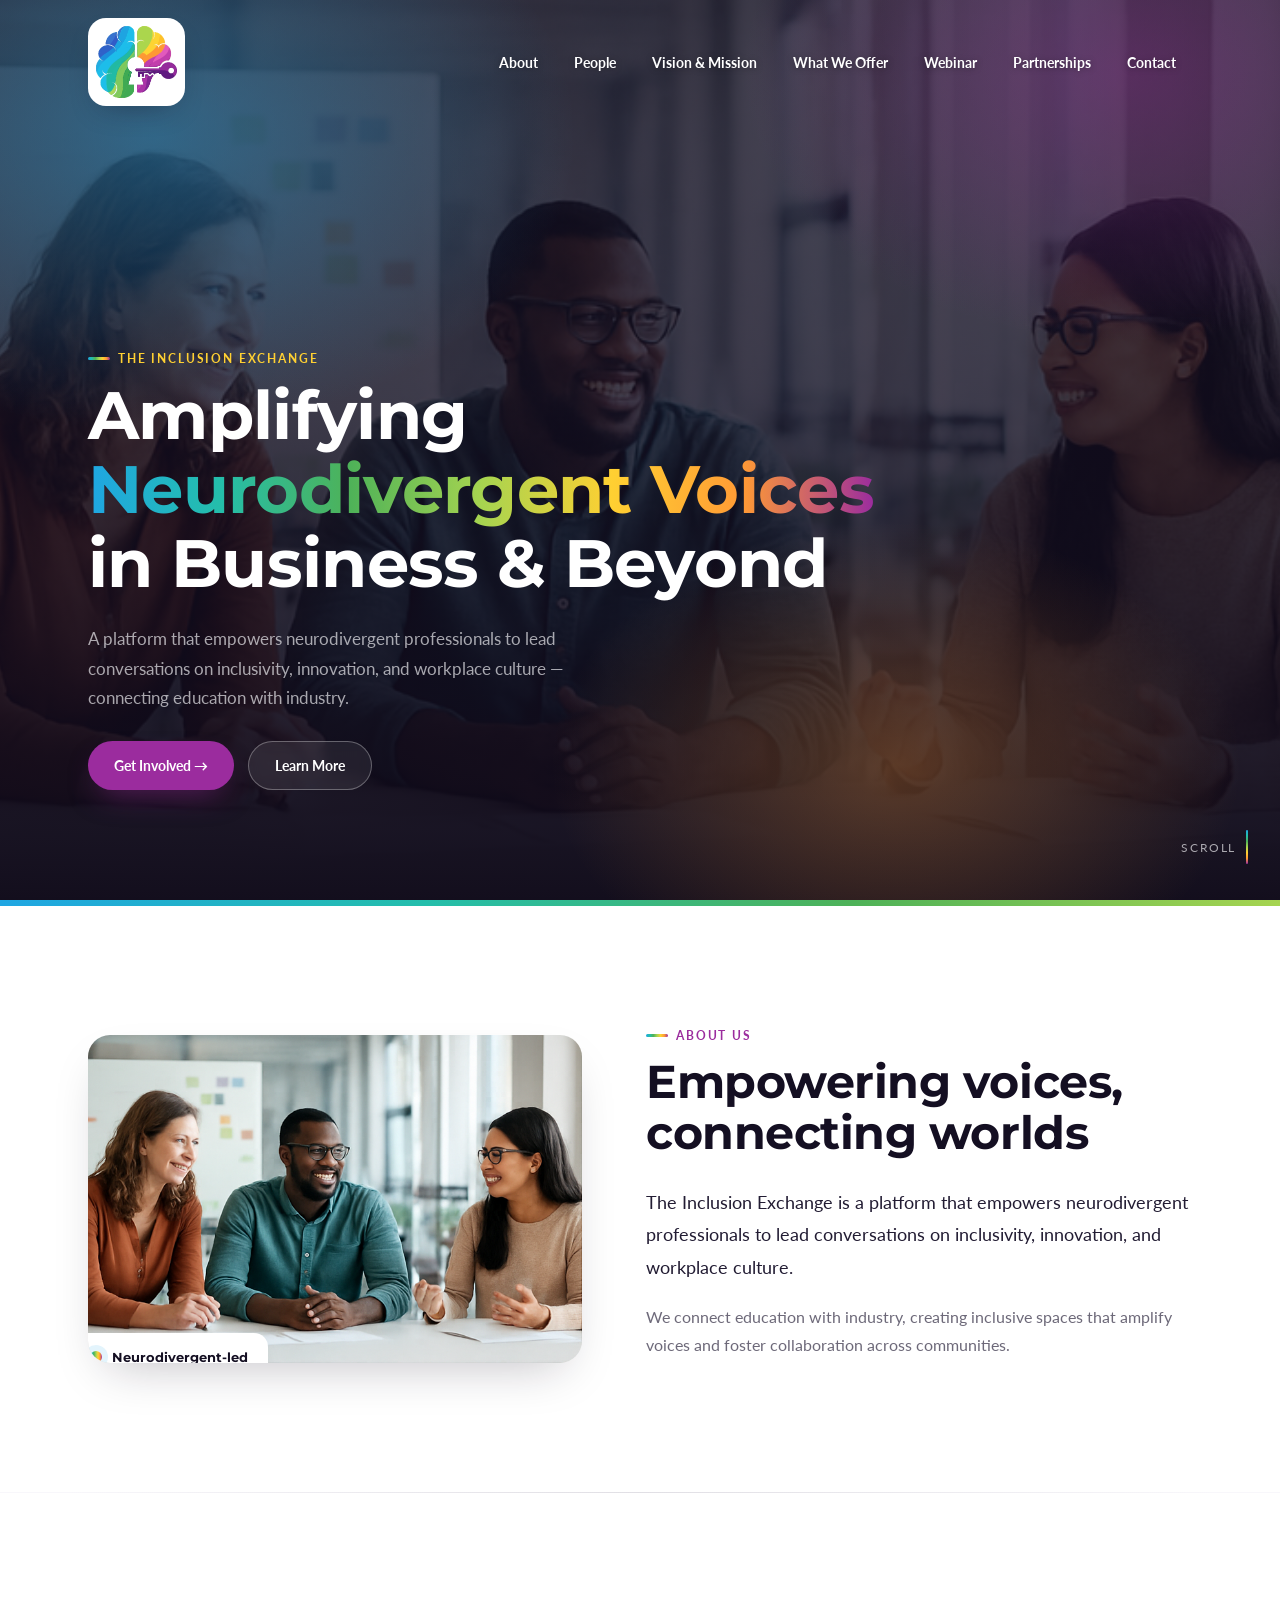
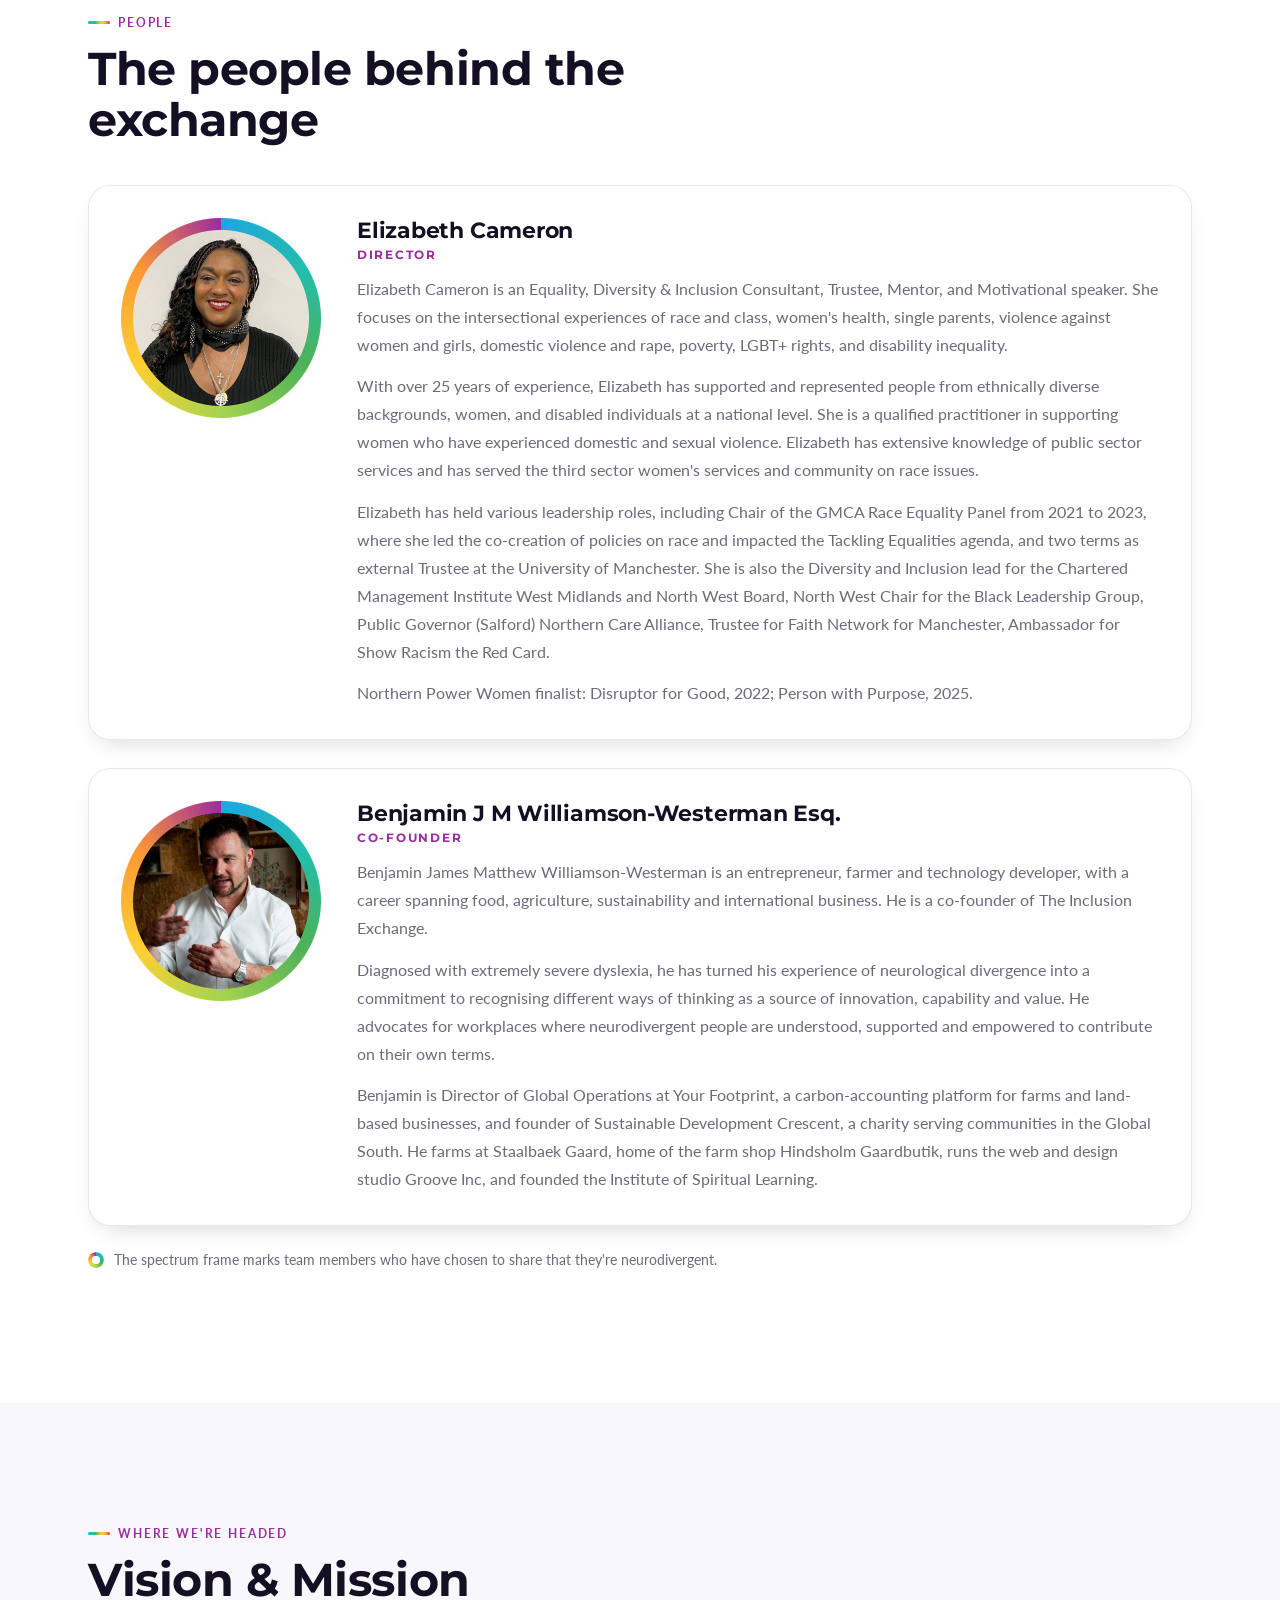
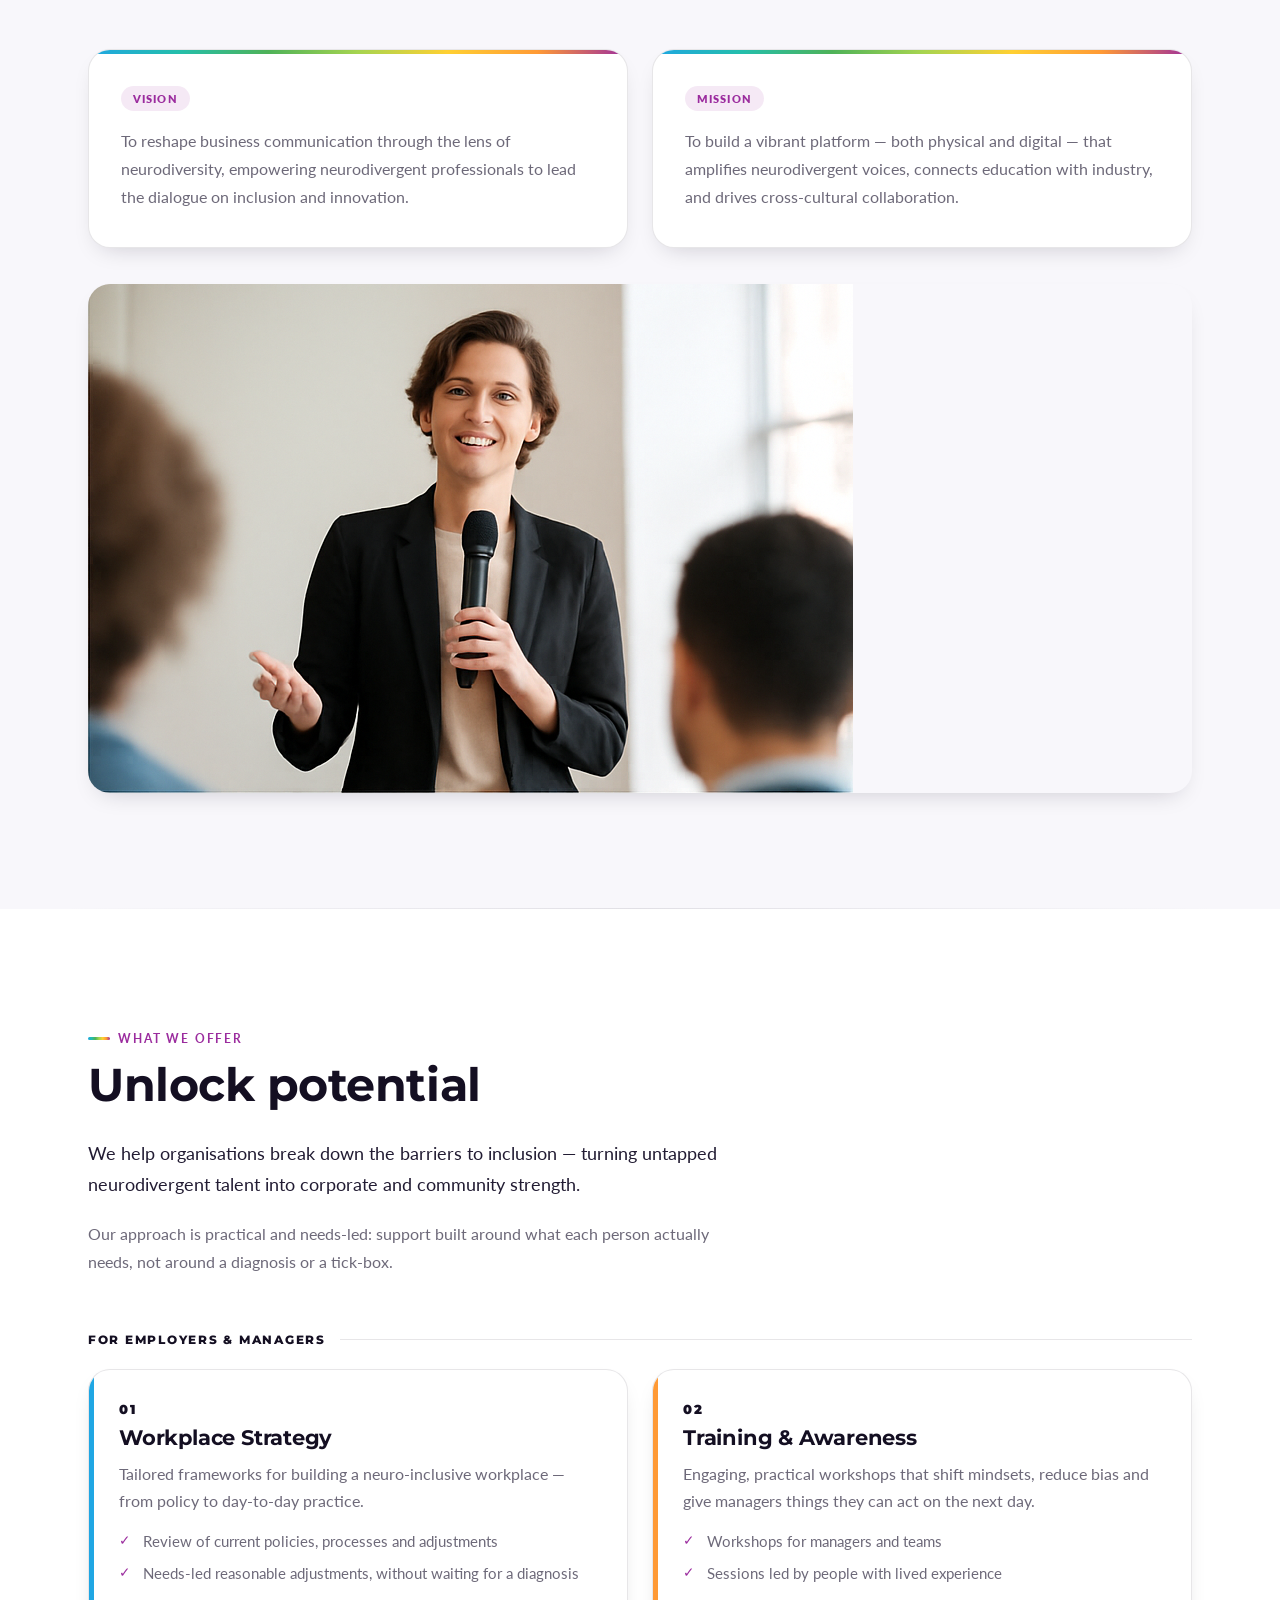
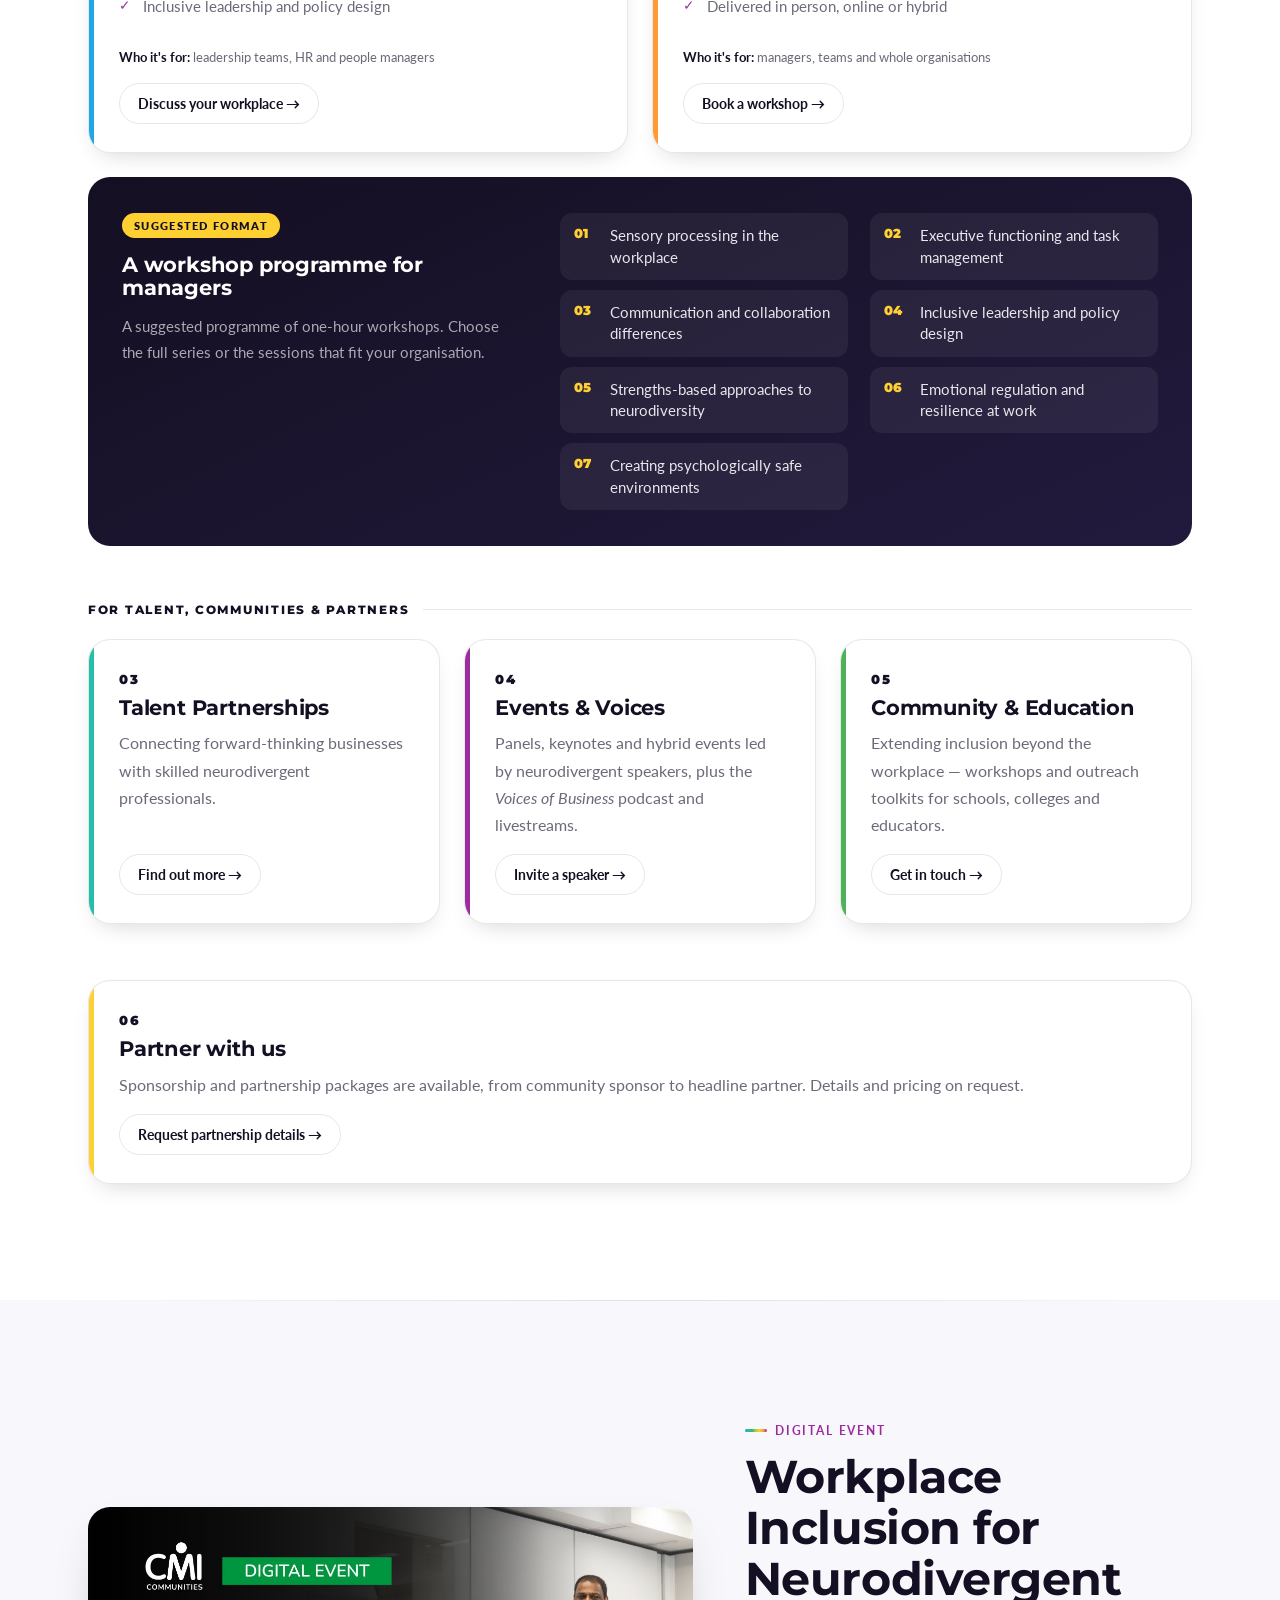
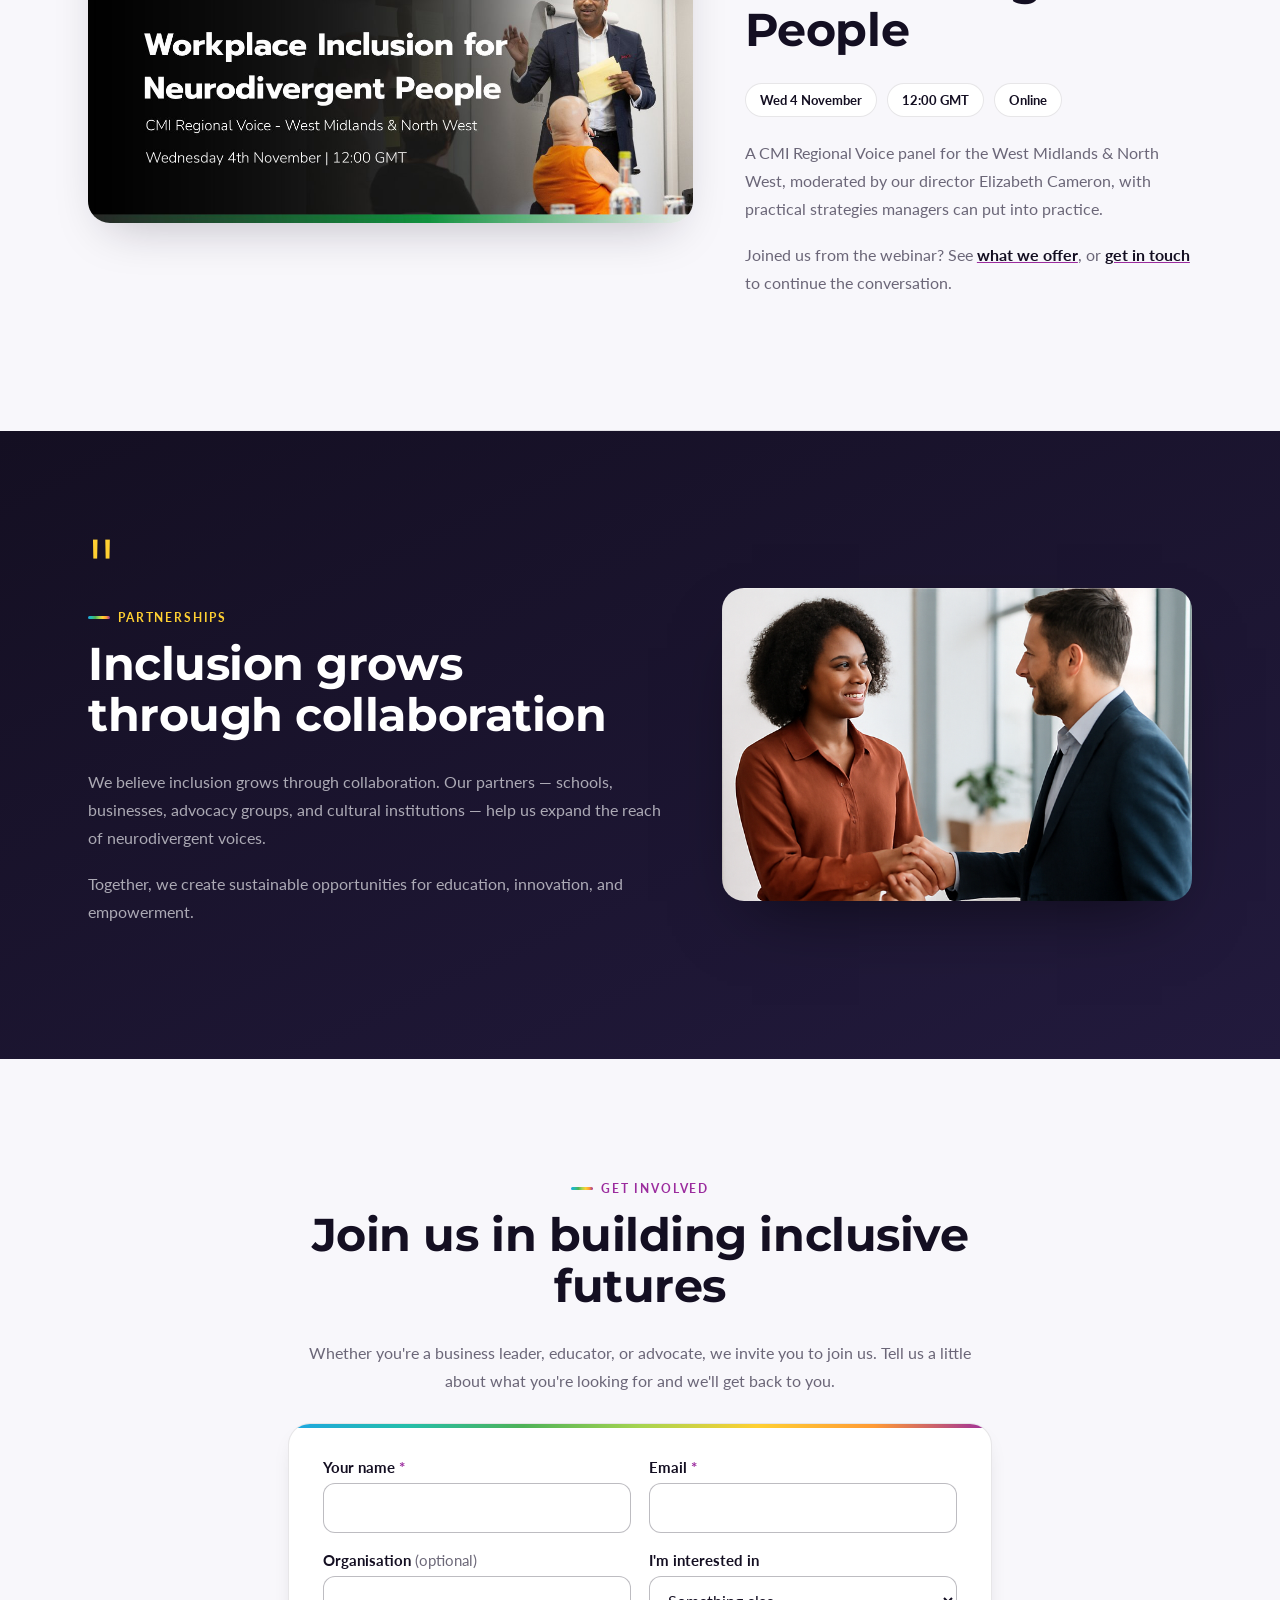
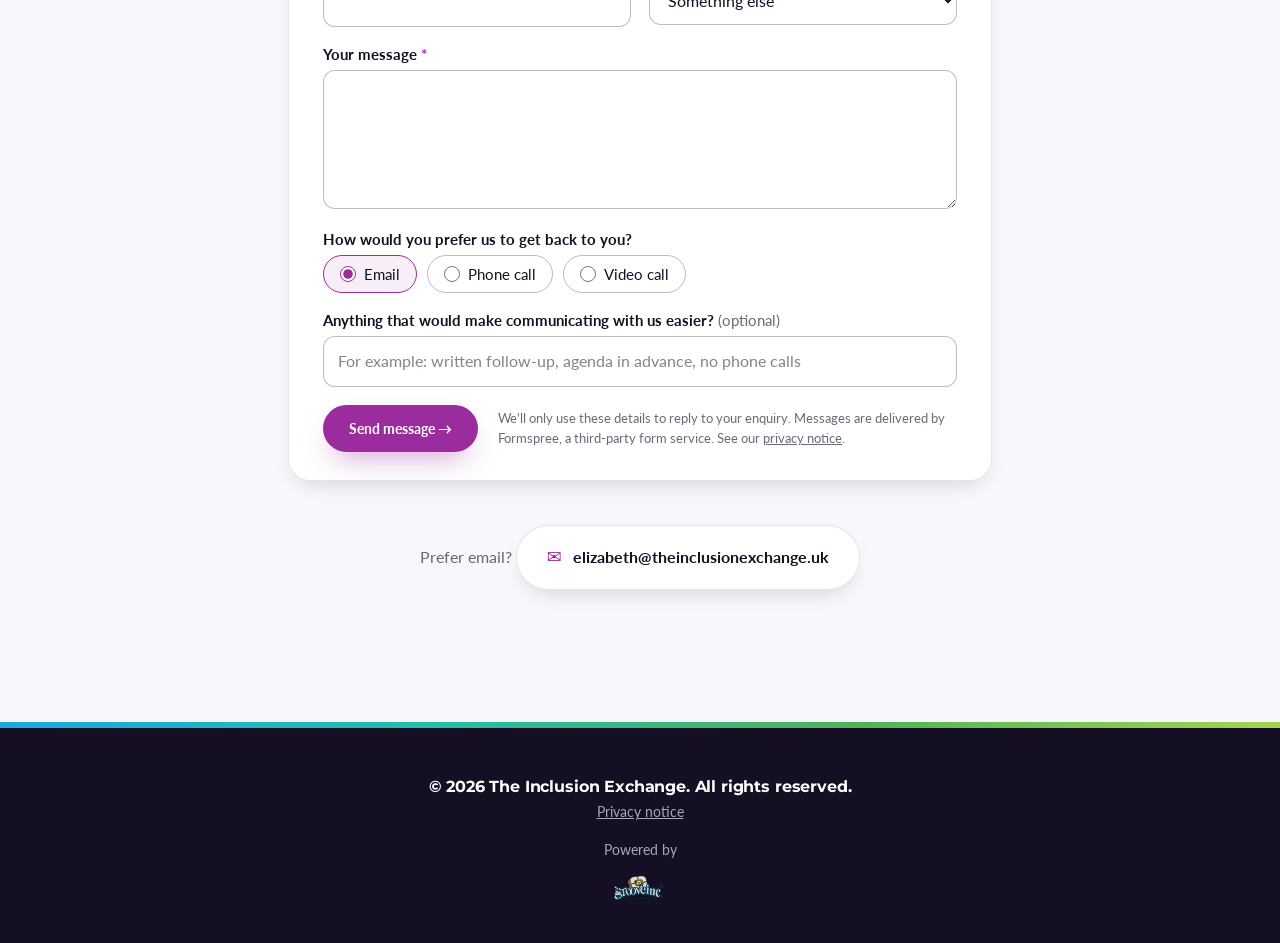
==== commit 2d9cf5cc: "bio edit" ====
--- a/index.html
+++ b/index.html
@@ -515,7 +515,7 @@
           <h3>Elizabeth Cameron</h3>
           <div class="role">Director</div>
           <p class="bio">Elizabeth Cameron is an Equality, Diversity &amp; Inclusion Consultant, Trustee, Mentor, and Motivational speaker. She focuses on the intersectional experiences of race and class, women's health, single parents, violence against women and girls, domestic violence and rape, poverty, LGBT+ rights, and disability inequality.</p>
-          <p class="bio">With over 25 years of experience, Elizabeth has supported and represented ethnically diverse backgrounds, women, and disabled individuals at a national level. She is a qualified practitioner in supporting women who have experienced domestic and sexual violence. Elizabeth has extensive knowledge of public sector services and has served the third sector women's services and community on race issues.</p>
+          <p class="bio">With over 25 years of experience, Elizabeth has supported and represented people from ethnically diverse backgrounds, women, and disabled individuals at a national level. She is a qualified practitioner in supporting women who have experienced domestic and sexual violence. Elizabeth has extensive knowledge of public sector services and has served the third sector women's services and community on race issues.</p>
           <p class="bio">Elizabeth has held various leadership roles, including Chair of the GMCA Race Equality Panel from 2021 to 2023, where she led the co-creation of policies on race and impacted the Tackling Equalities agenda, and two terms as external Trustee at the University of Manchester. She is also the Diversity and Inclusion lead for the Chartered Management Institute West Midlands and North West Board, North West Chair for the Black Leadership Group, Public Governor (Salford) Northern Care Alliance, Trustee for Faith Network for Manchester, Ambassador for Show Racism the Red Card.</p>
           <p class="bio">Northern Power Women finalist: Disruptor for Good, 2022; Person with Purpose, 2025.</p>
         </div>
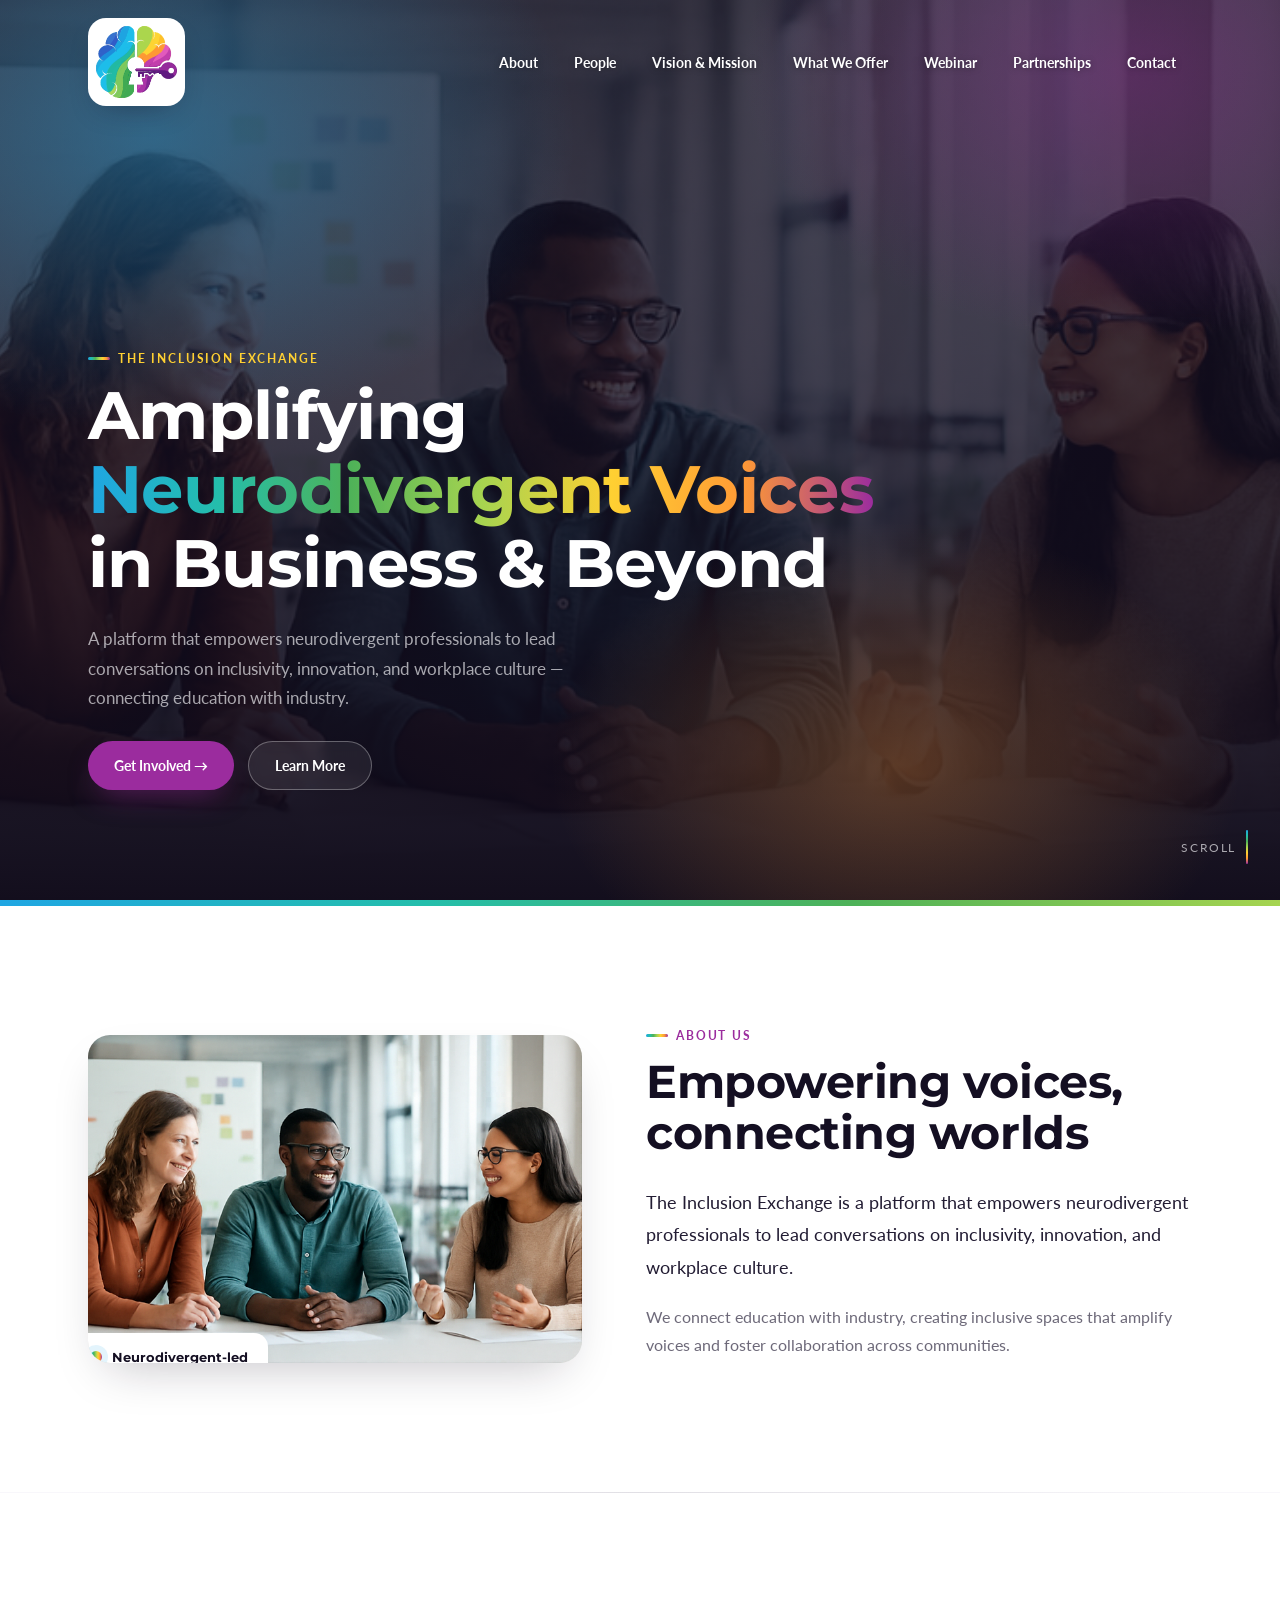
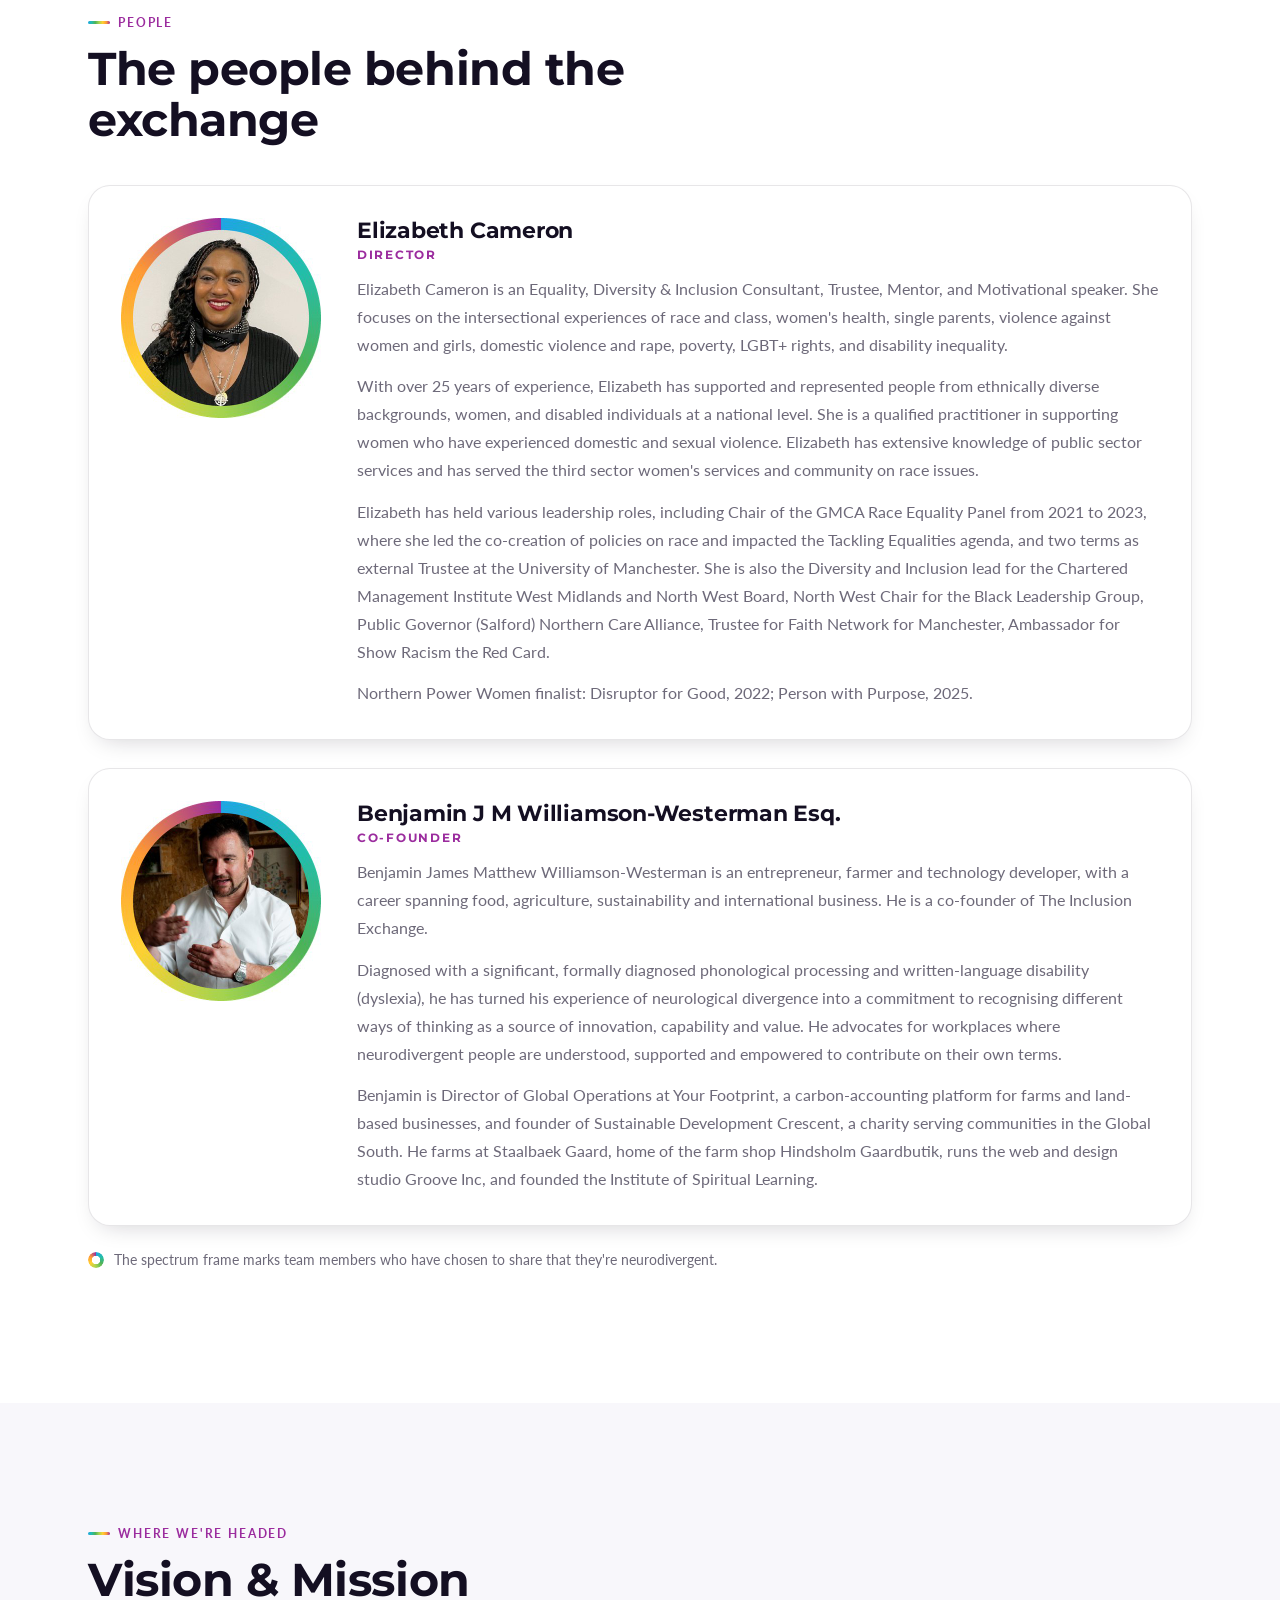
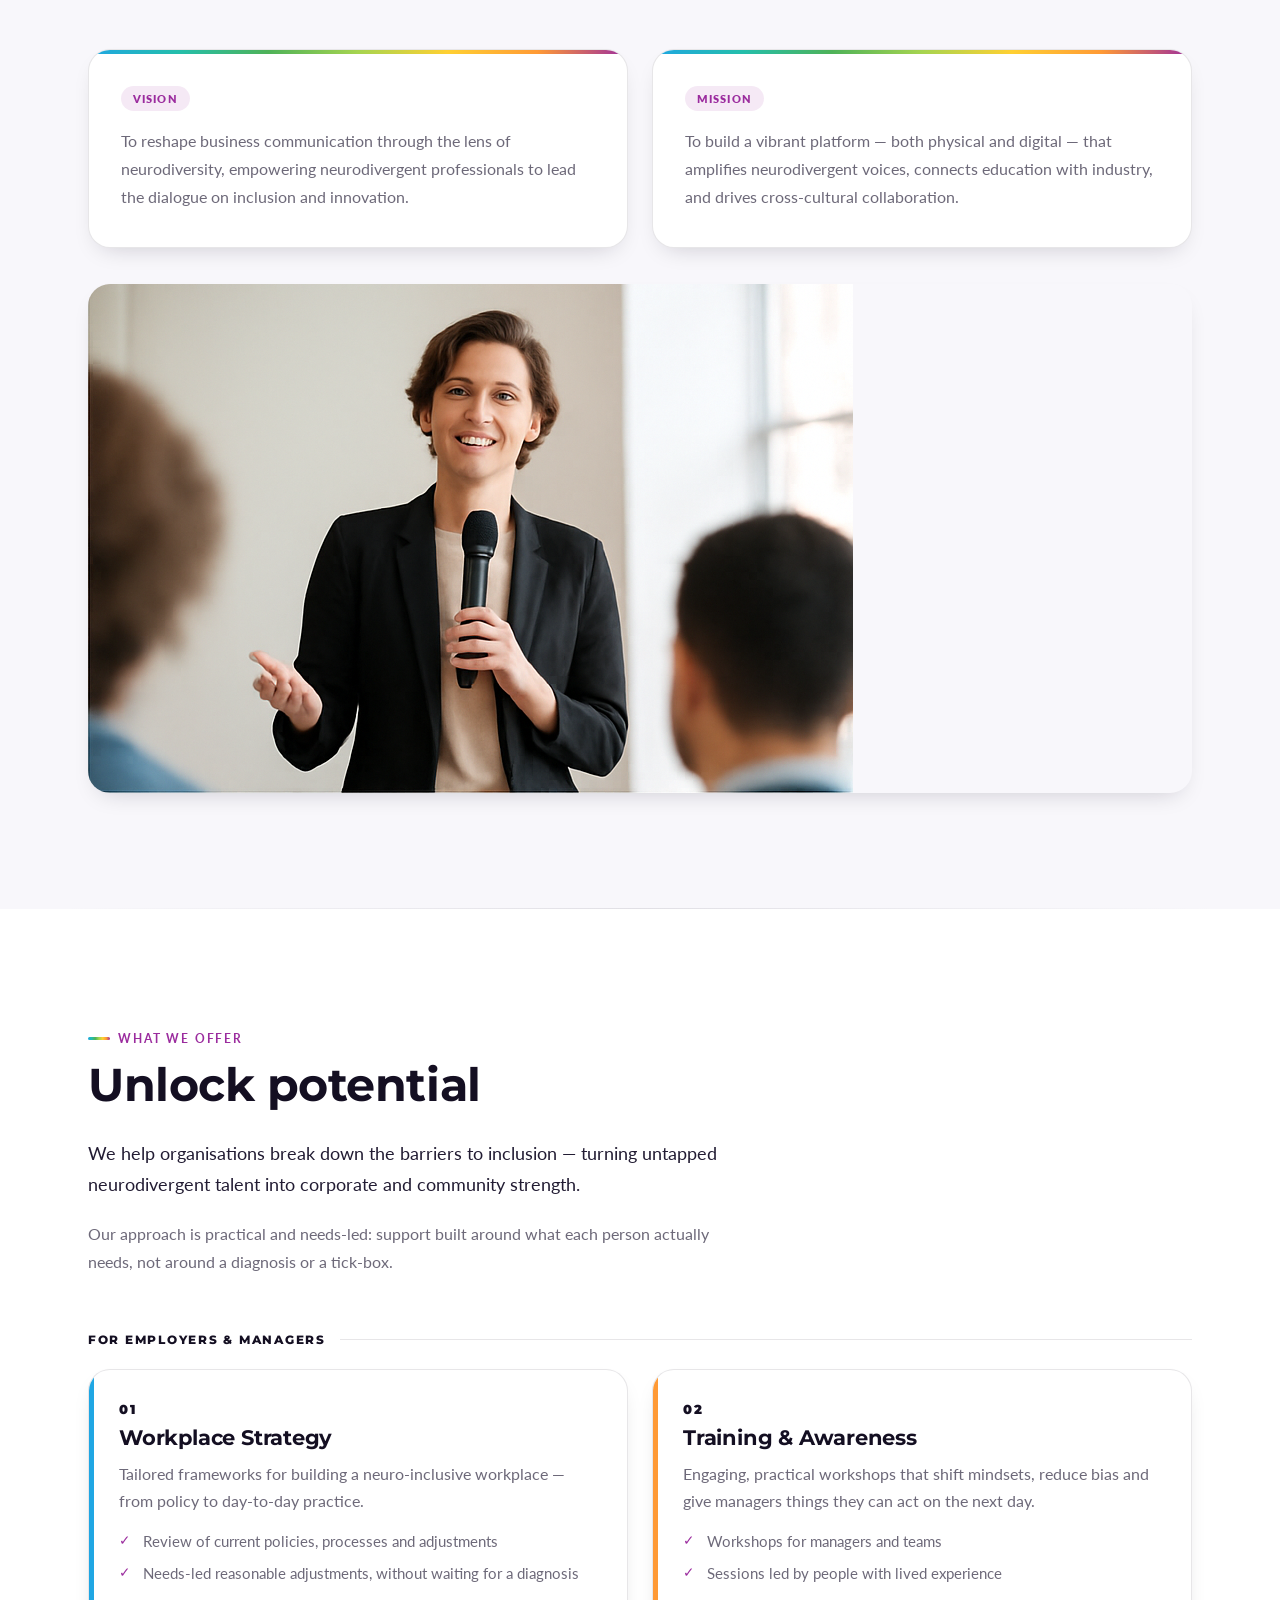
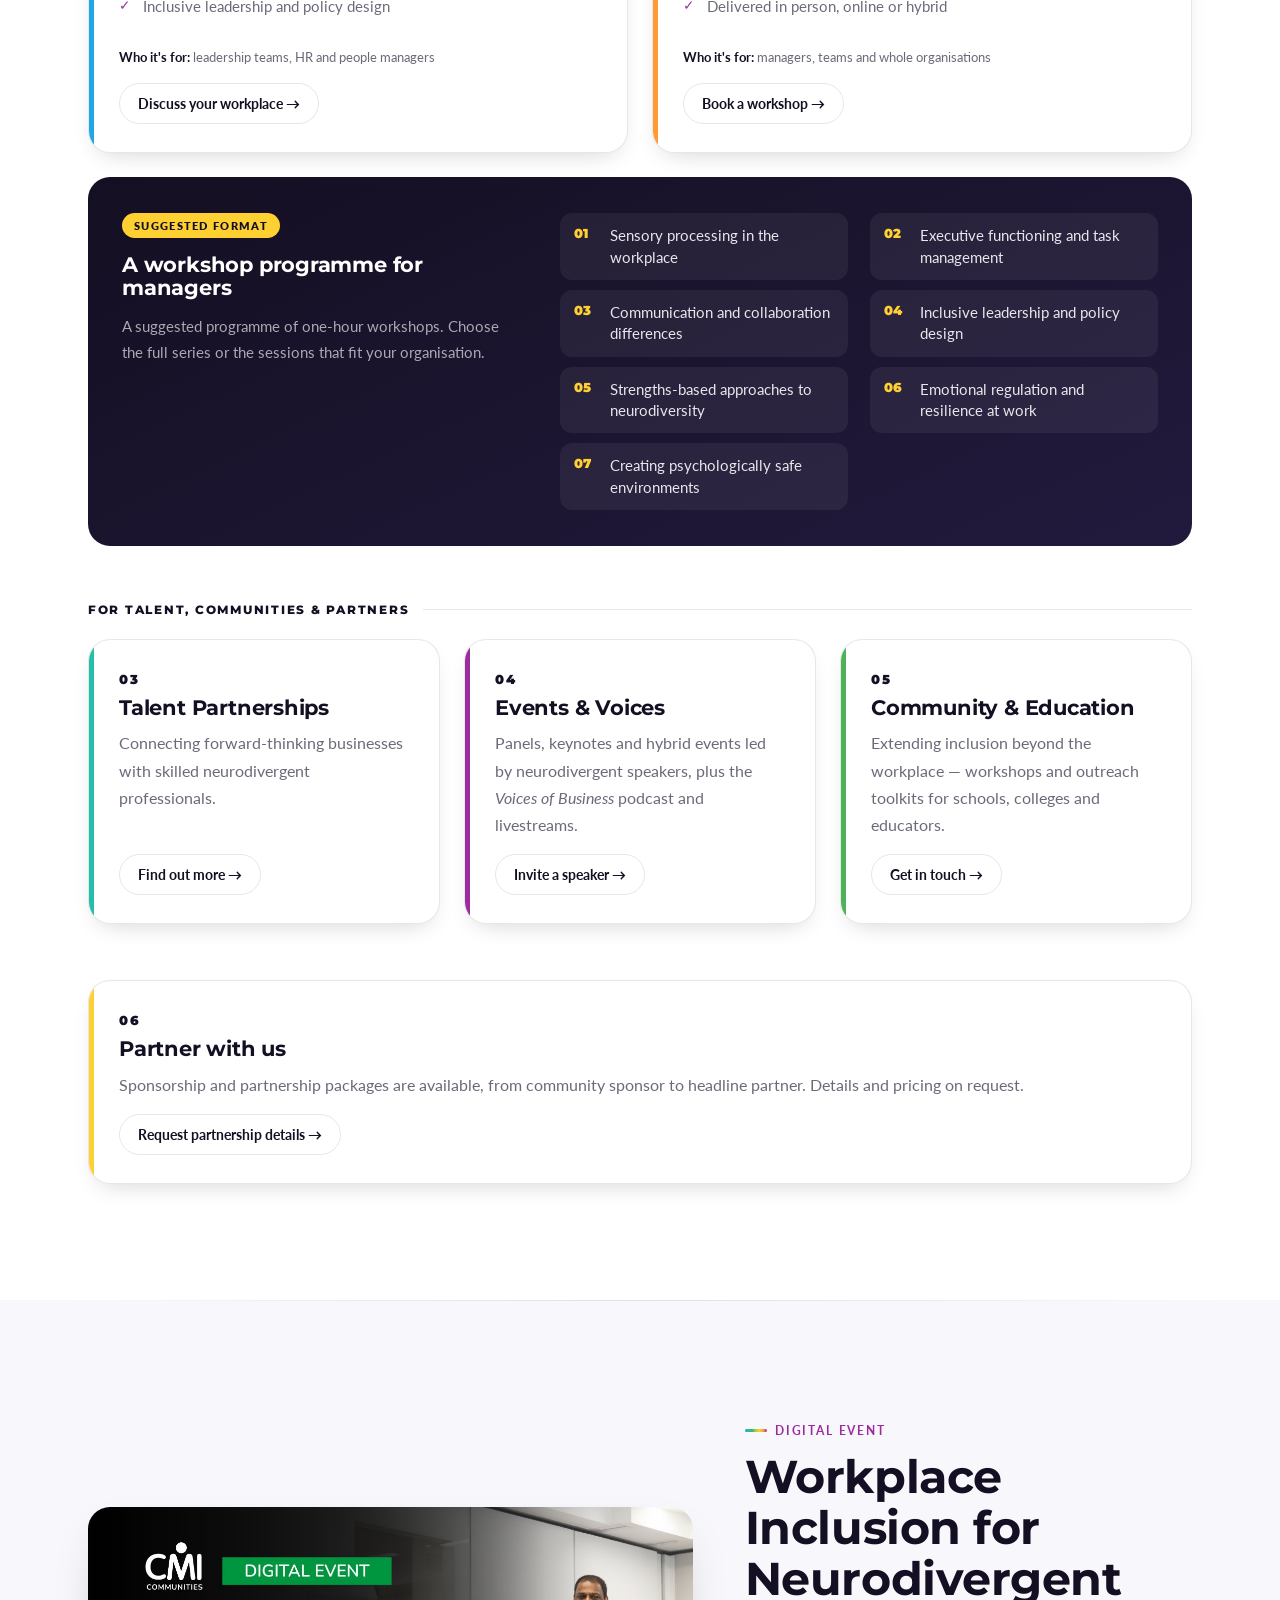
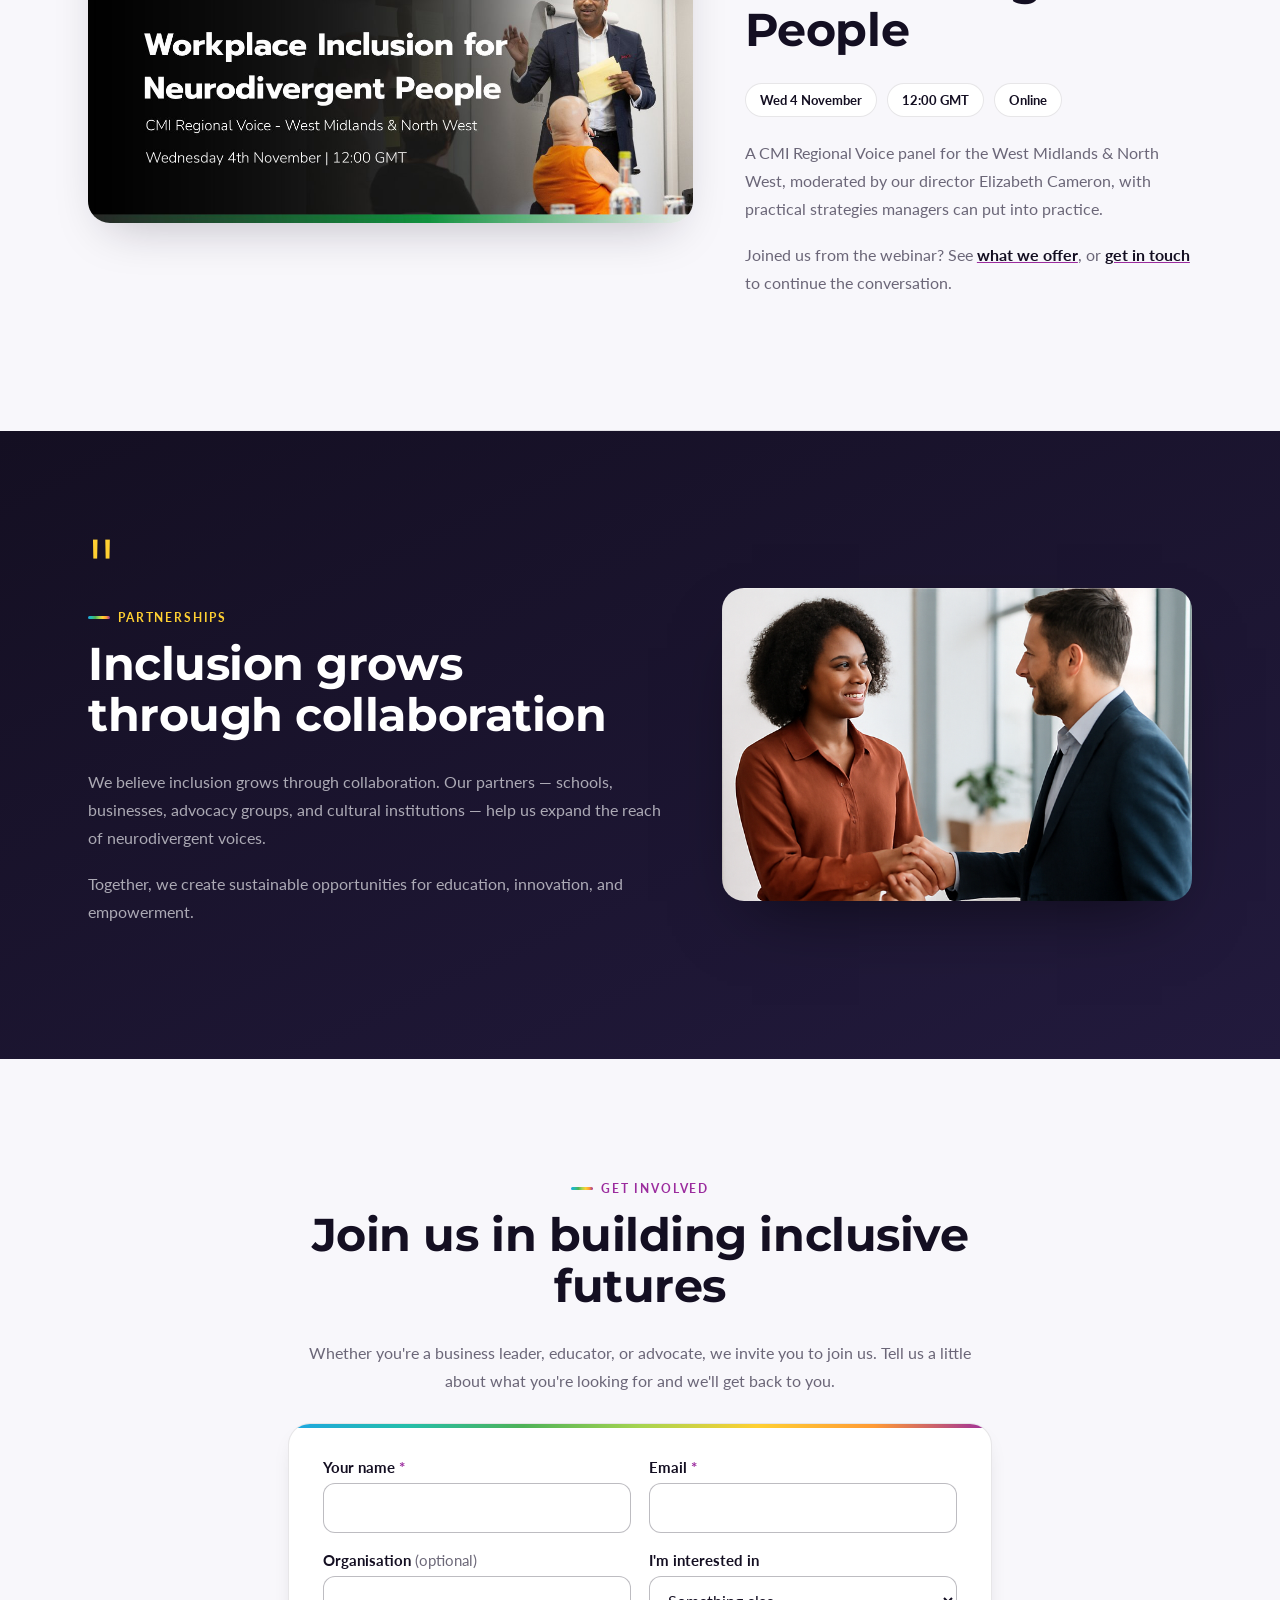
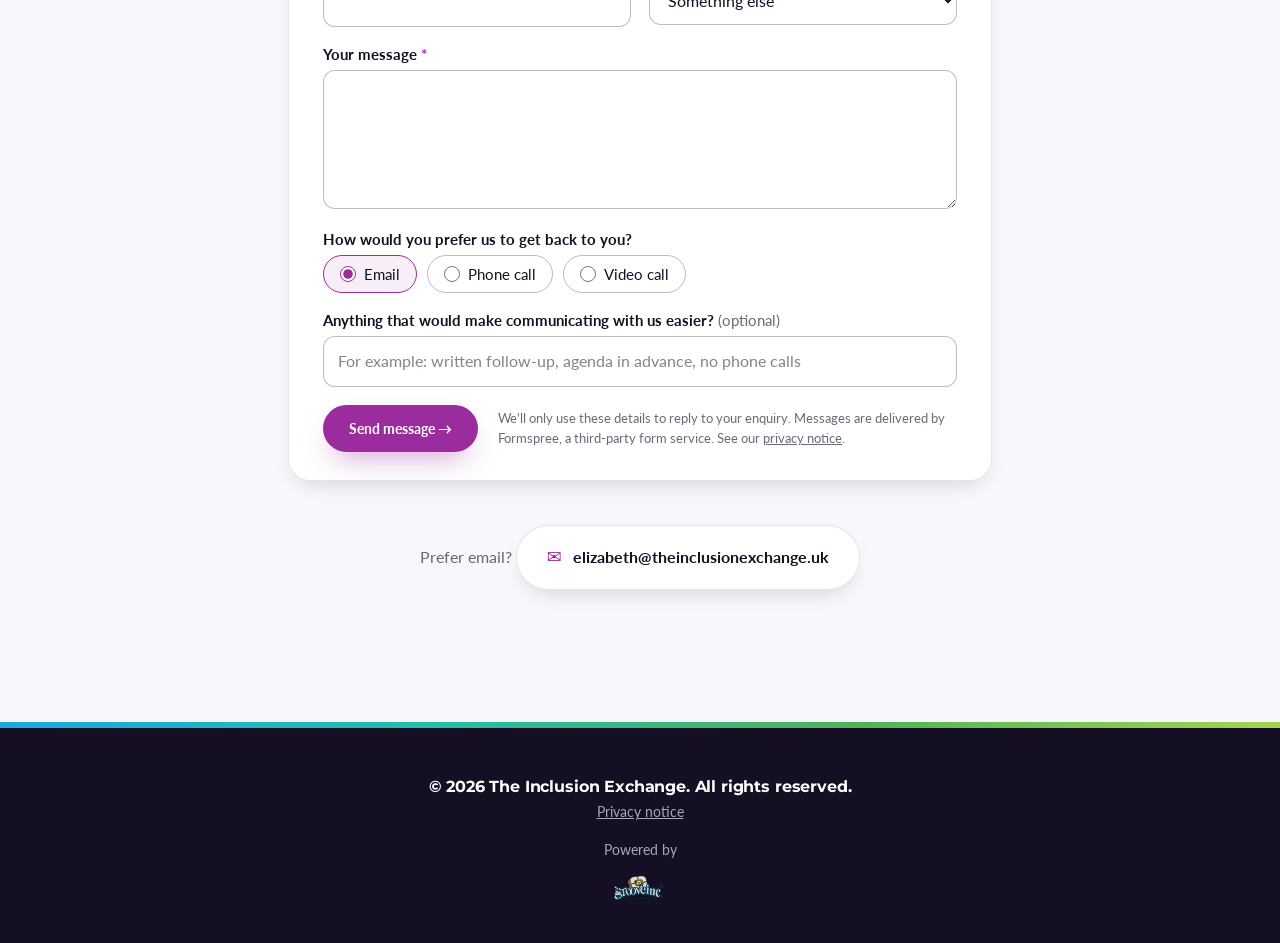
==== commit 4df6391f: "Bio edit" ====
--- a/index.html
+++ b/index.html
@@ -526,7 +526,7 @@
           <h3>Benjamin J M Williamson-Westerman Esq.</h3>
           <div class="role">Co-founder</div>
           <p class="bio">Benjamin James Matthew Williamson-Westerman is an entrepreneur, farmer and technology developer, with a career spanning food, agriculture, sustainability and international business. He is a co-founder of The Inclusion Exchange.</p>
-          <p class="bio">Diagnosed with extremely severe dyslexia, he has turned his experience of neurological divergence into a commitment to recognising different ways of thinking as a source of innovation, capability and value. He advocates for workplaces where neurodivergent people are understood, supported and empowered to contribute on their own terms.</p>
+          <p class="bio">Diagnosed with a significant, formally diagnosed phonological processing and written-language disability (dyslexia), he has turned his experience of neurological divergence into a commitment to recognising different ways of thinking as a source of innovation, capability and value. He advocates for workplaces where neurodivergent people are understood, supported and empowered to contribute on their own terms.</p>
           <p class="bio">Benjamin is Director of Global Operations at Your Footprint, a carbon-accounting platform for farms and land-based businesses, and founder of Sustainable Development Crescent, a charity serving communities in the Global South. He farms at Staalbaek Gaard, home of the farm shop Hindsholm Gaardbutik, runs the web and design studio Groove Inc, and founded the Institute of Spiritual Learning.</p>
         </div>
       </article>
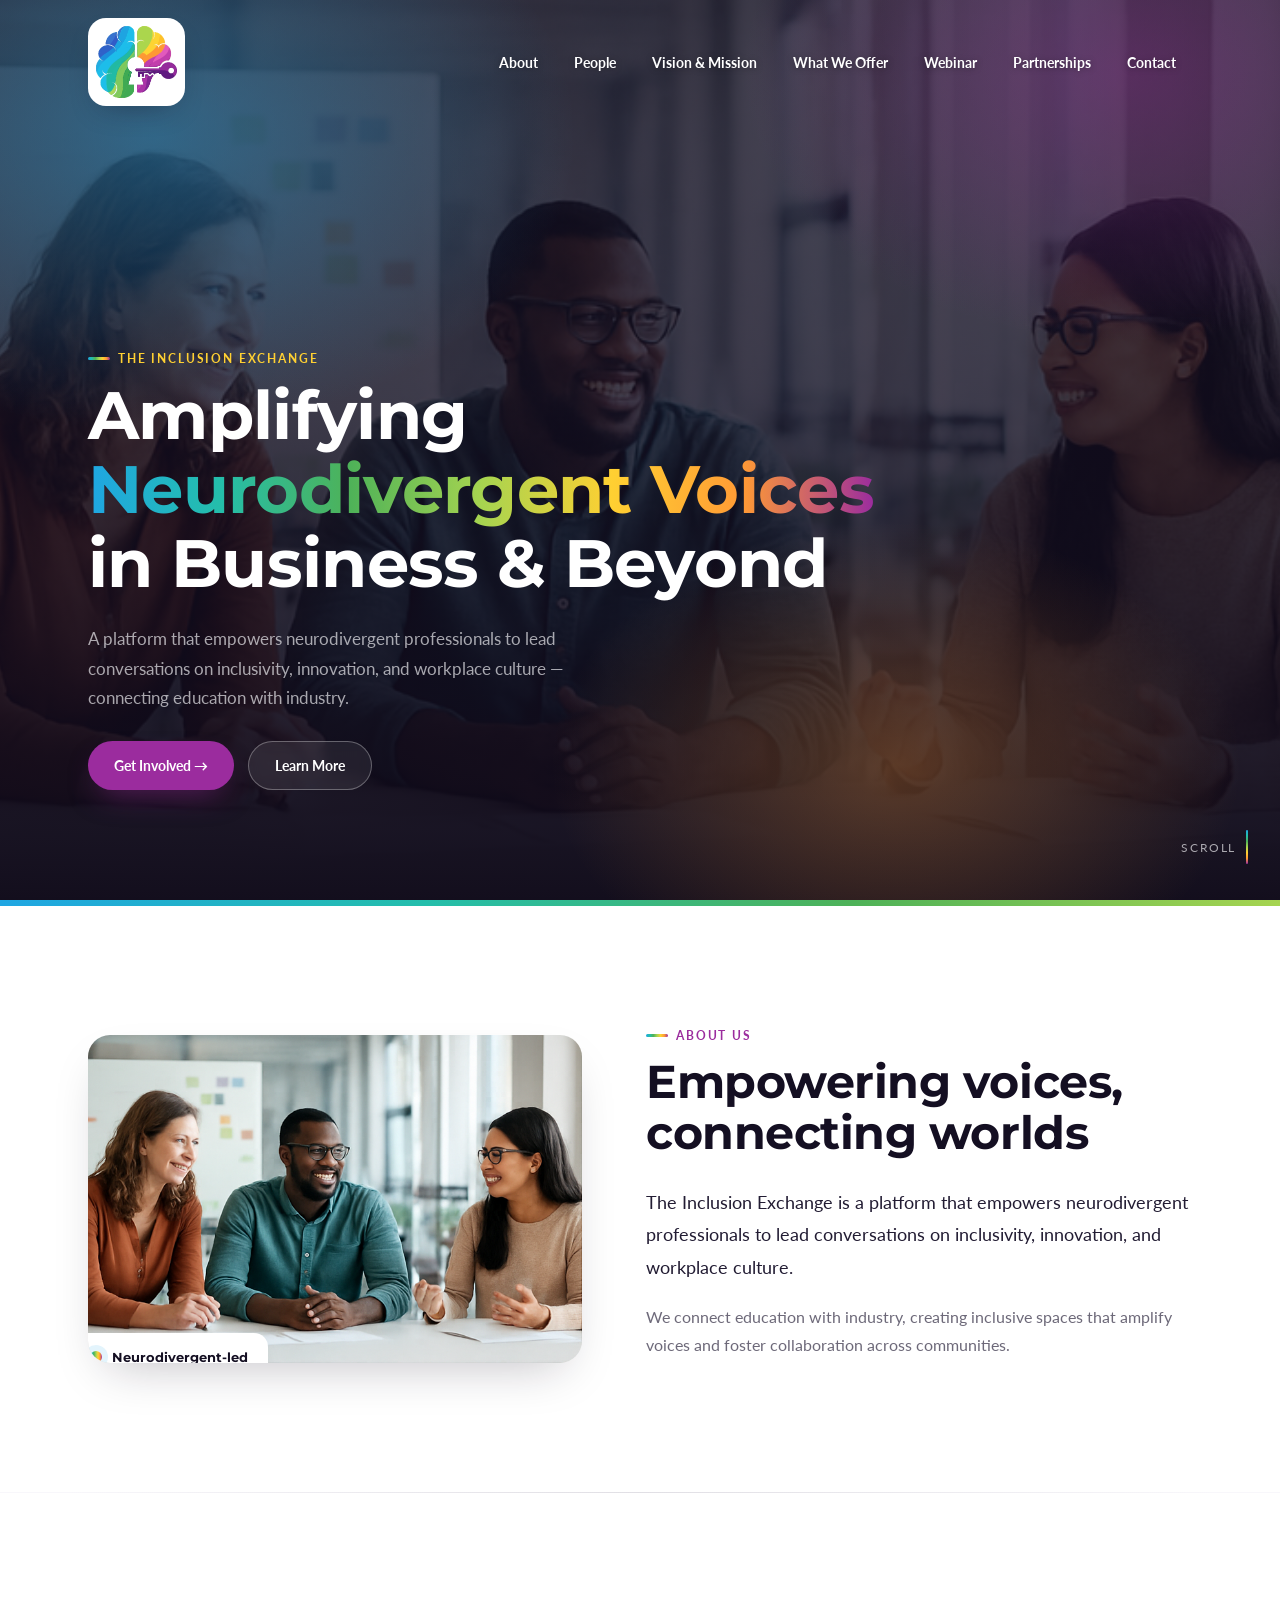
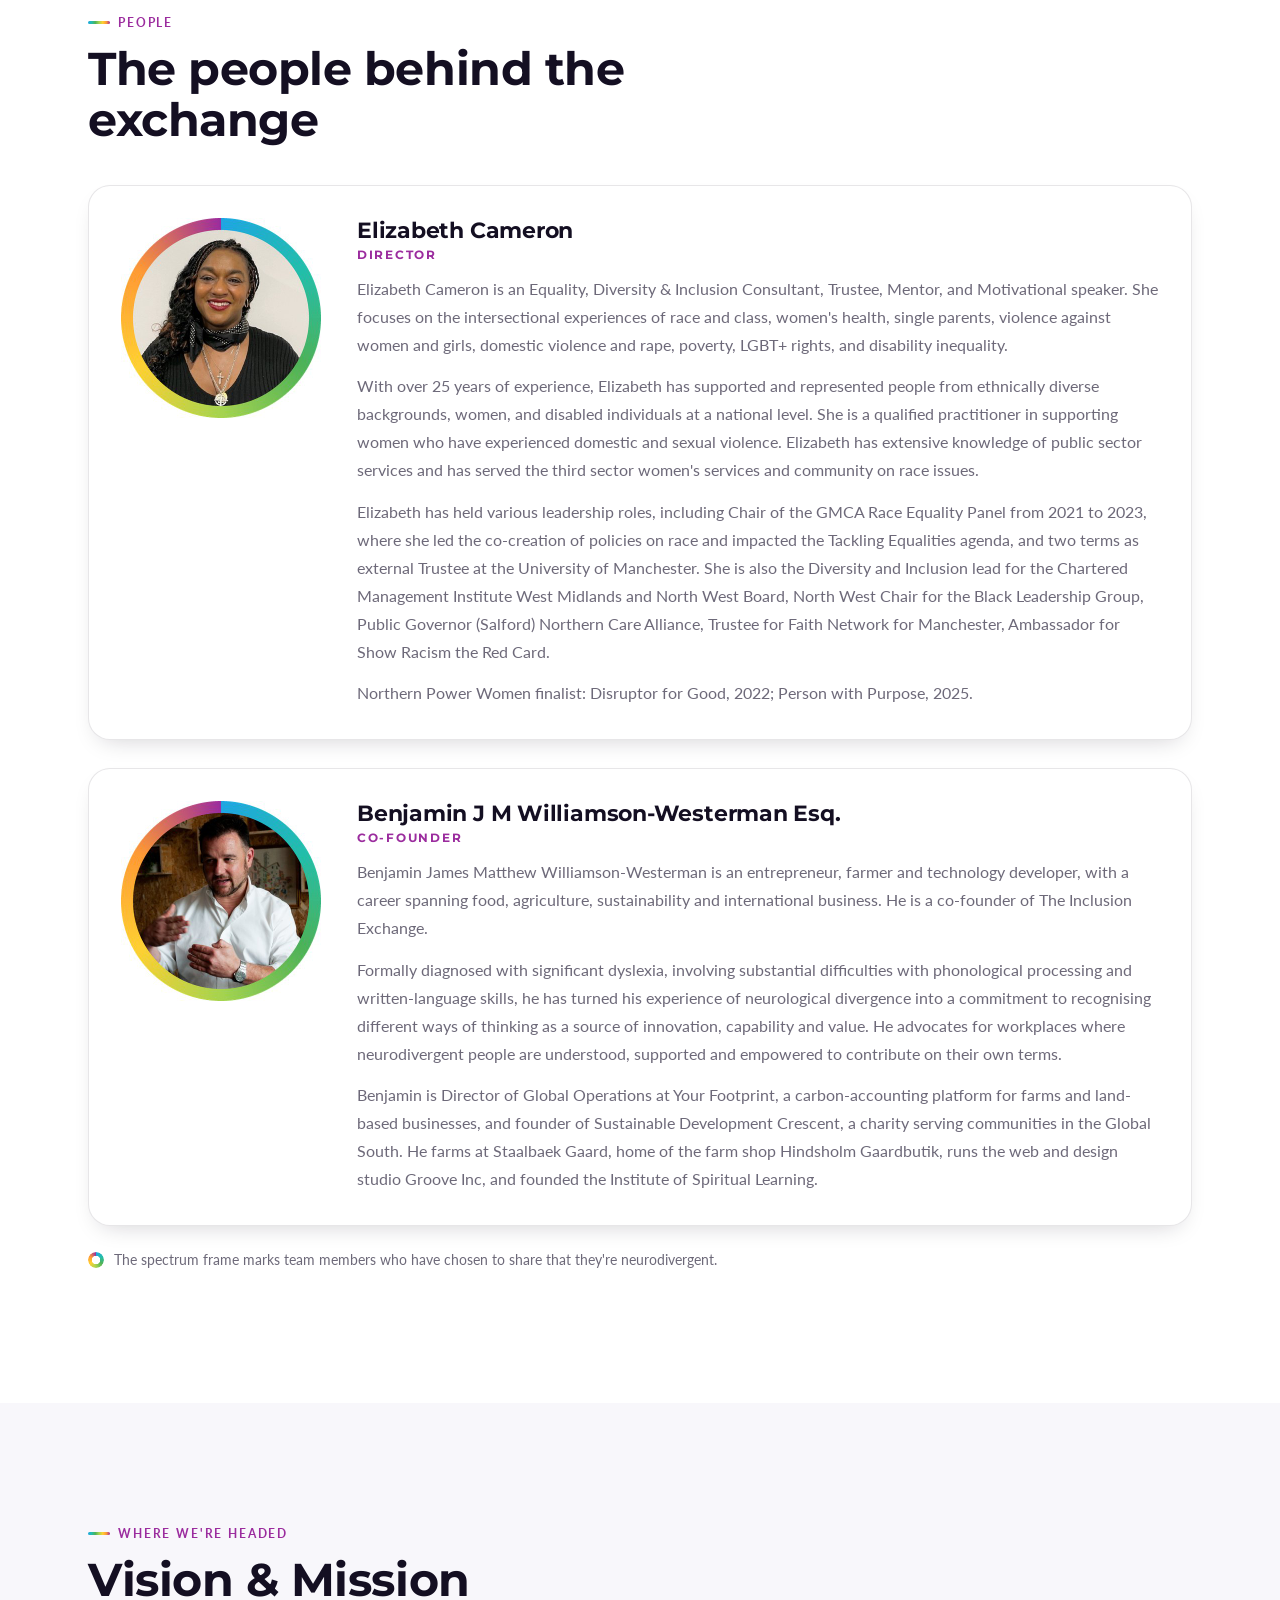
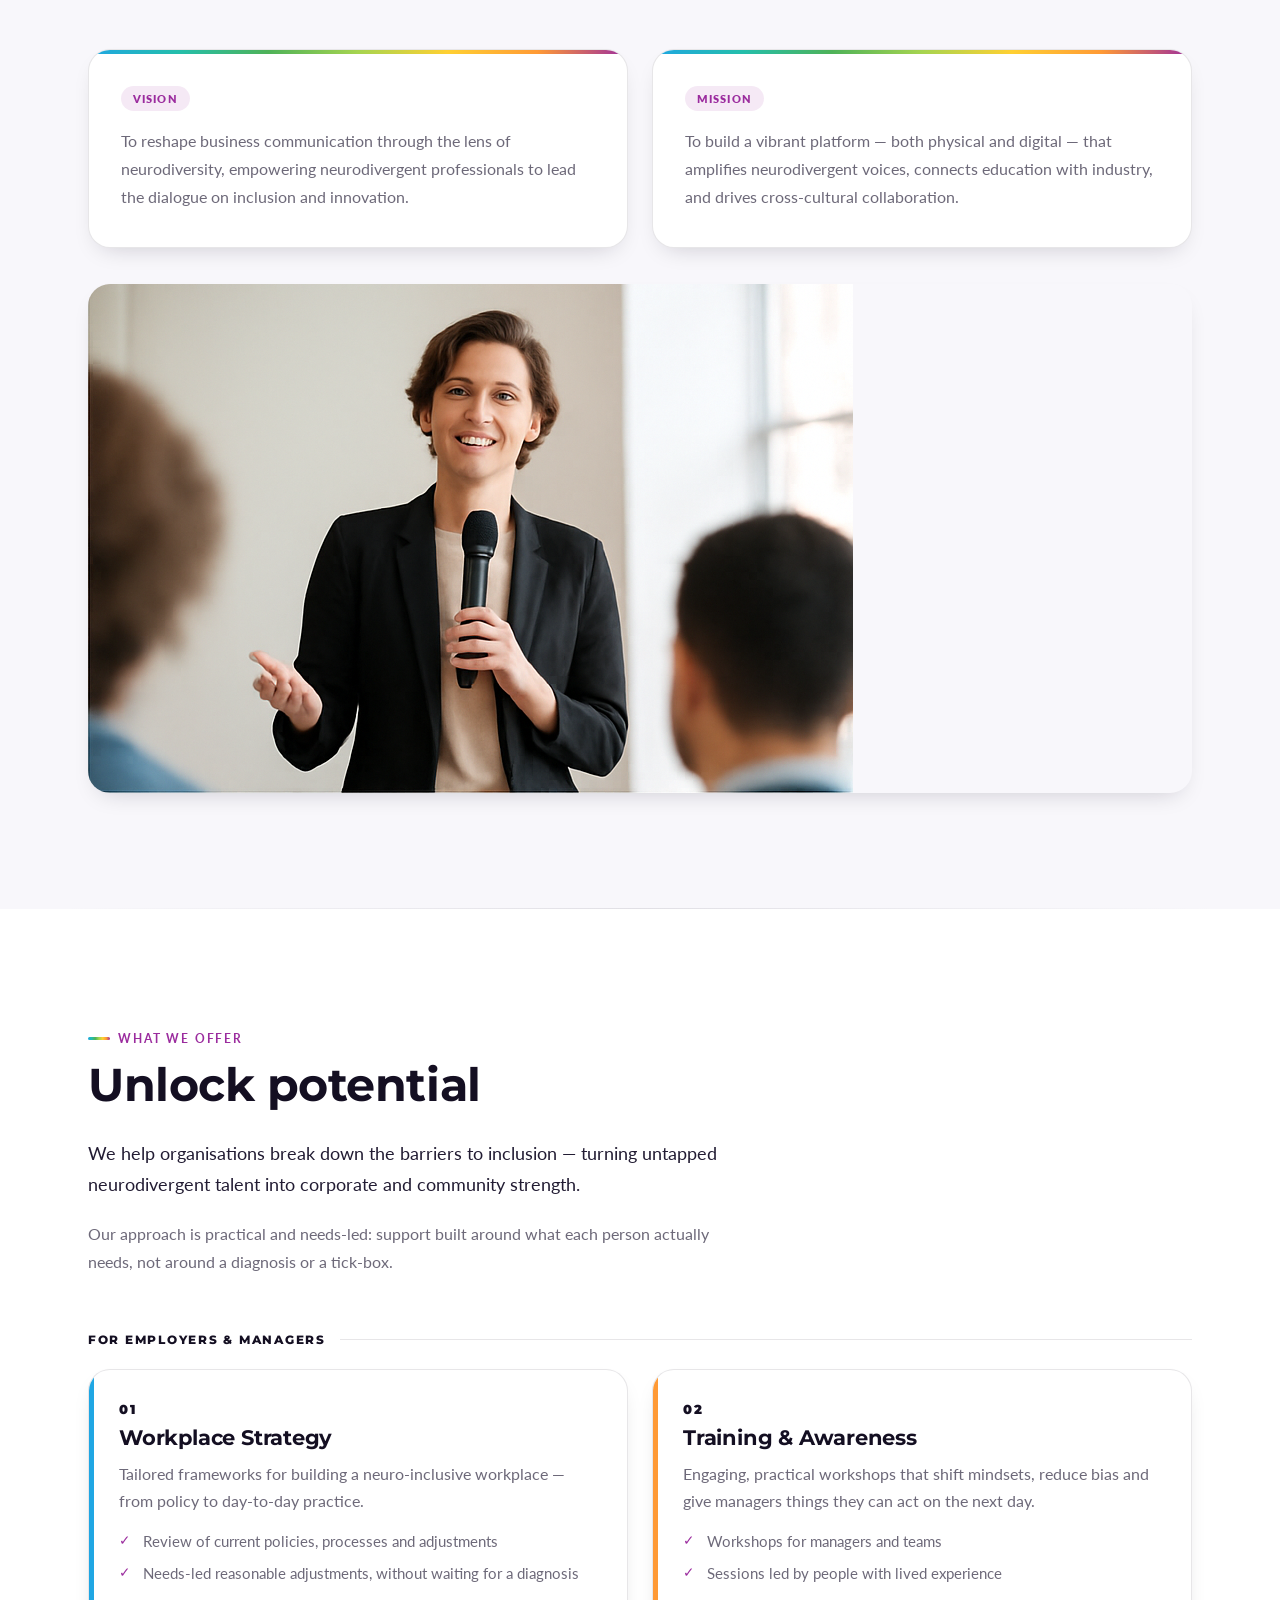
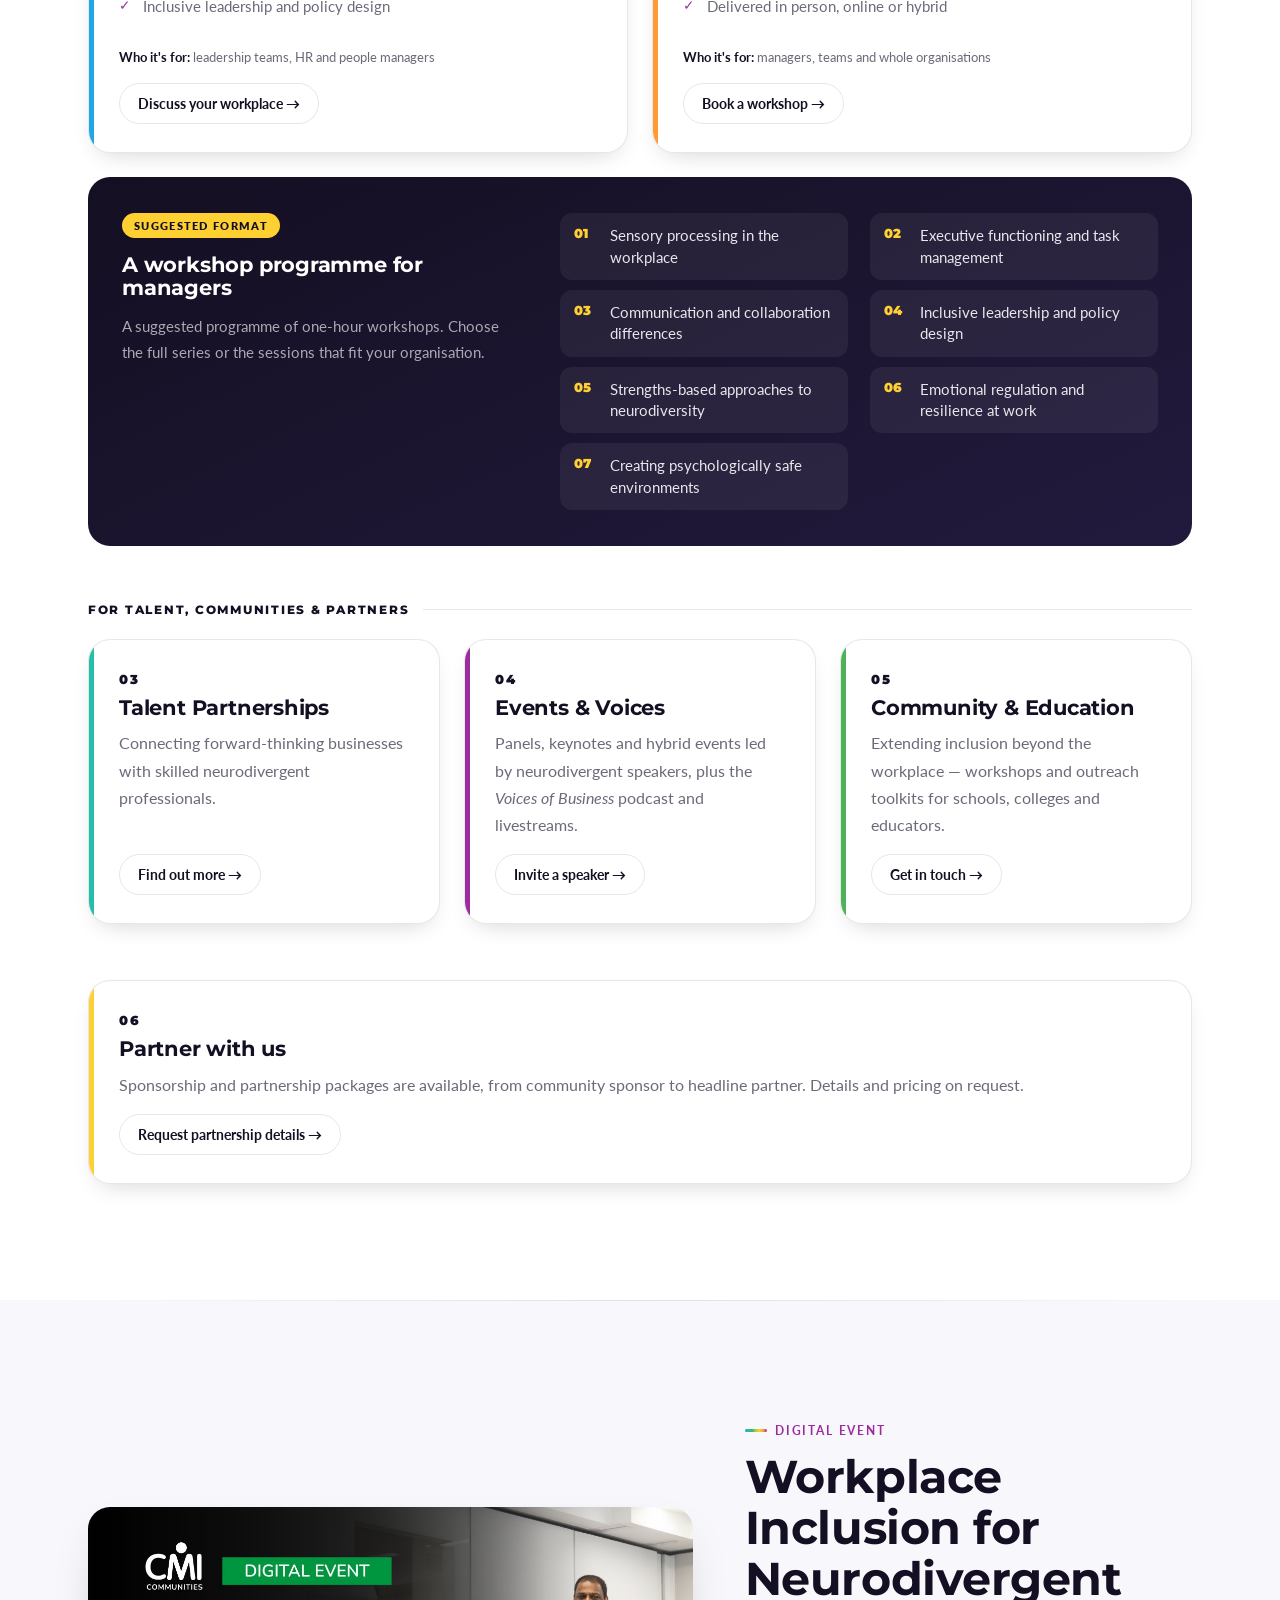
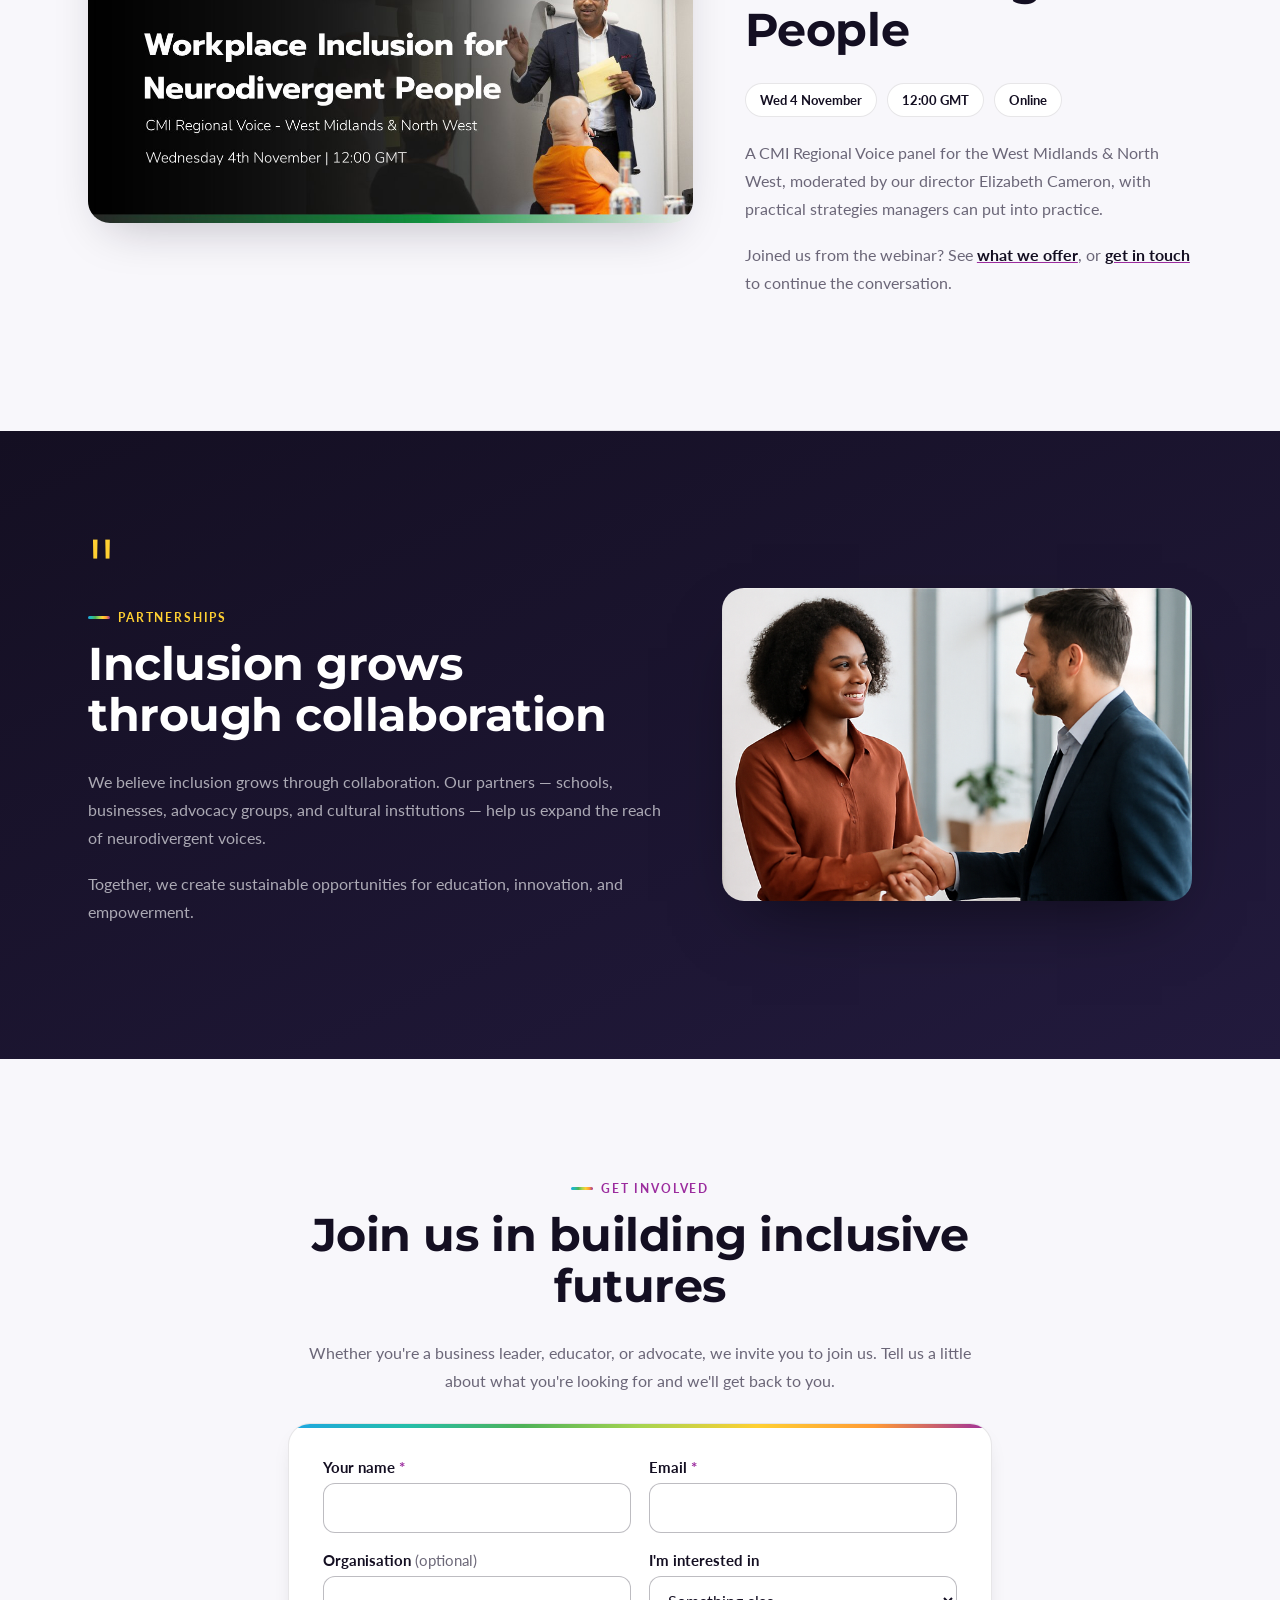
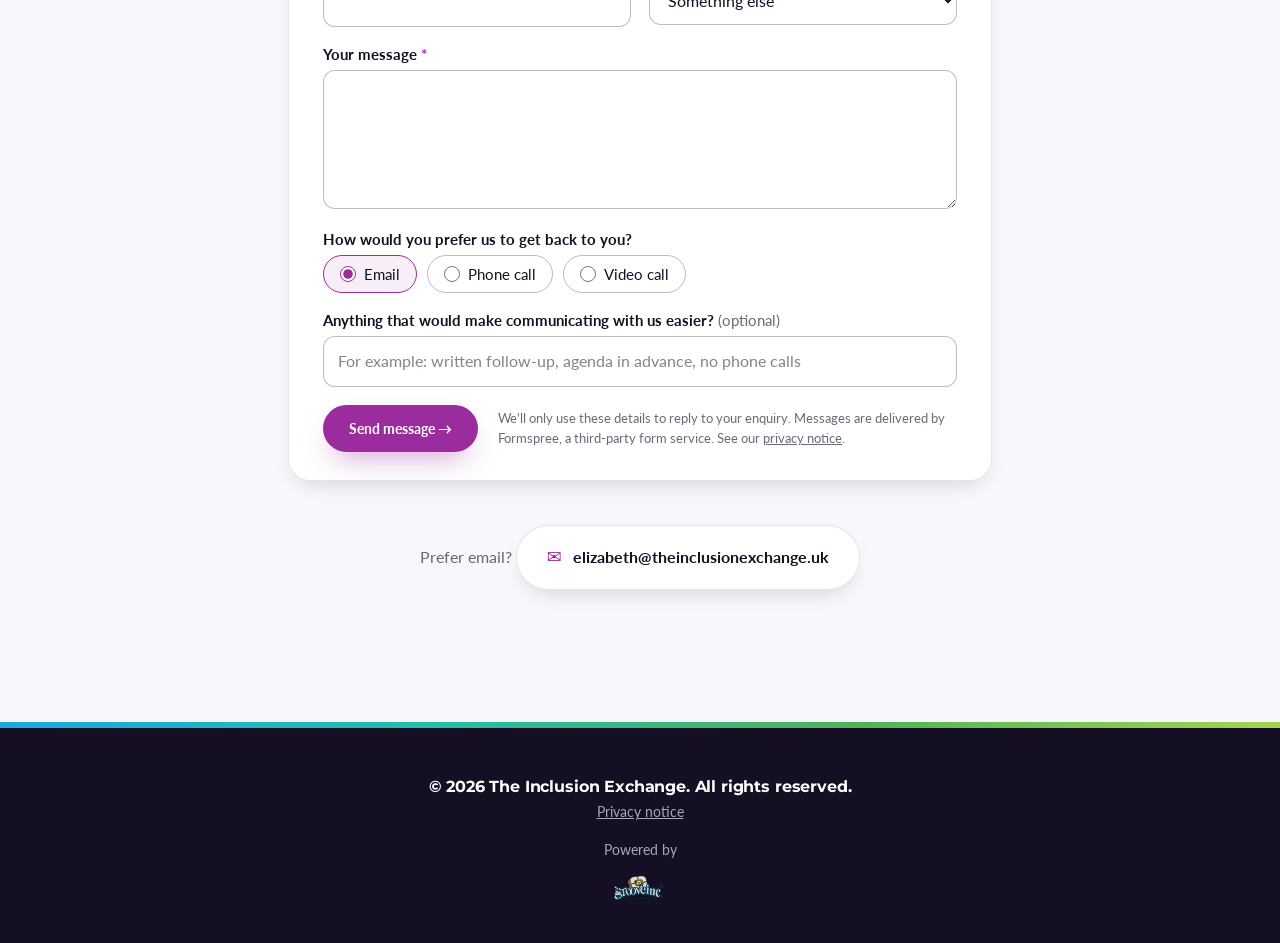
==== commit c34e2a6a: "last bio update" ====
--- a/index.html
+++ b/index.html
@@ -526,7 +526,7 @@
           <h3>Benjamin J M Williamson-Westerman Esq.</h3>
           <div class="role">Co-founder</div>
           <p class="bio">Benjamin James Matthew Williamson-Westerman is an entrepreneur, farmer and technology developer, with a career spanning food, agriculture, sustainability and international business. He is a co-founder of The Inclusion Exchange.</p>
-          <p class="bio">Diagnosed with a significant, formally diagnosed phonological processing and written-language disability (dyslexia), he has turned his experience of neurological divergence into a commitment to recognising different ways of thinking as a source of innovation, capability and value. He advocates for workplaces where neurodivergent people are understood, supported and empowered to contribute on their own terms.</p>
+          <p class="bio">Formally diagnosed with significant dyslexia, involving substantial difficulties with phonological processing and written-language skills, he has turned his experience of neurological divergence into a commitment to recognising different ways of thinking as a source of innovation, capability and value. He advocates for workplaces where neurodivergent people are understood, supported and empowered to contribute on their own terms.</p>
           <p class="bio">Benjamin is Director of Global Operations at Your Footprint, a carbon-accounting platform for farms and land-based businesses, and founder of Sustainable Development Crescent, a charity serving communities in the Global South. He farms at Staalbaek Gaard, home of the farm shop Hindsholm Gaardbutik, runs the web and design studio Groove Inc, and founded the Institute of Spiritual Learning.</p>
         </div>
       </article>
